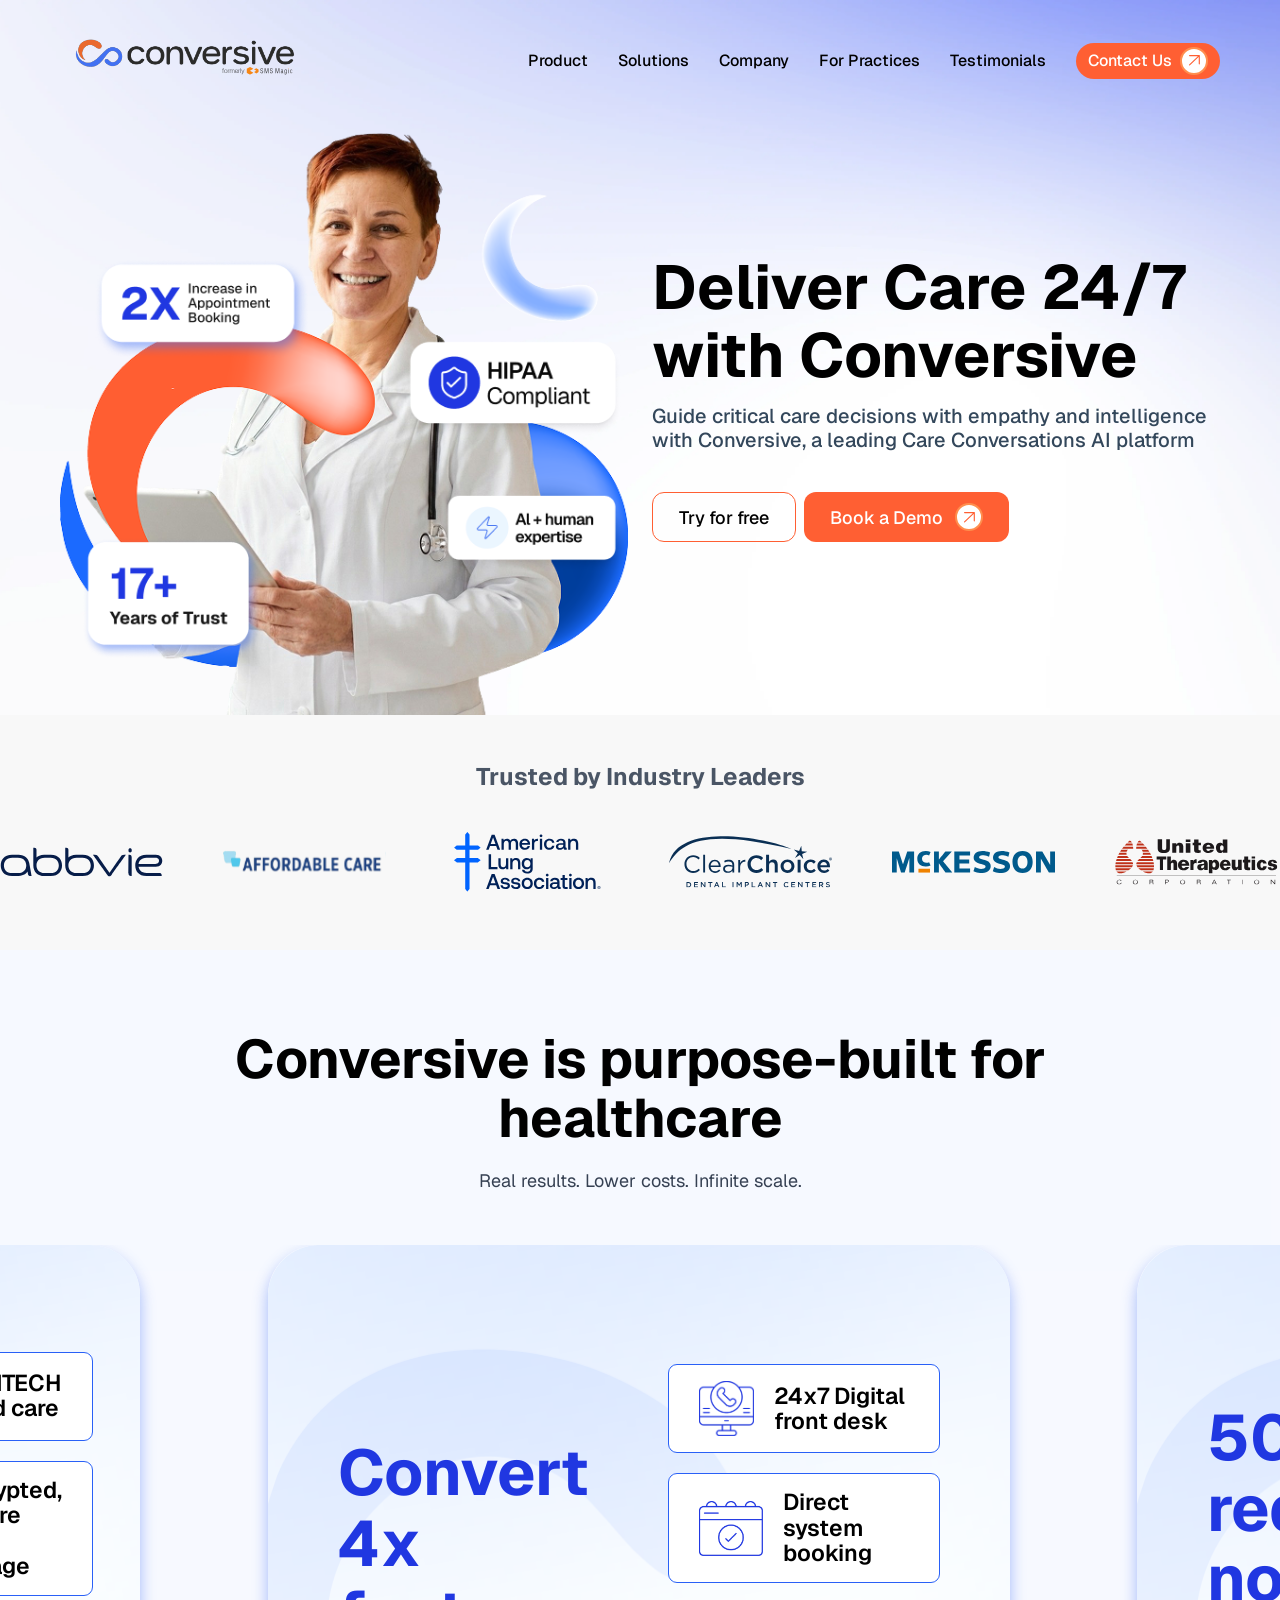
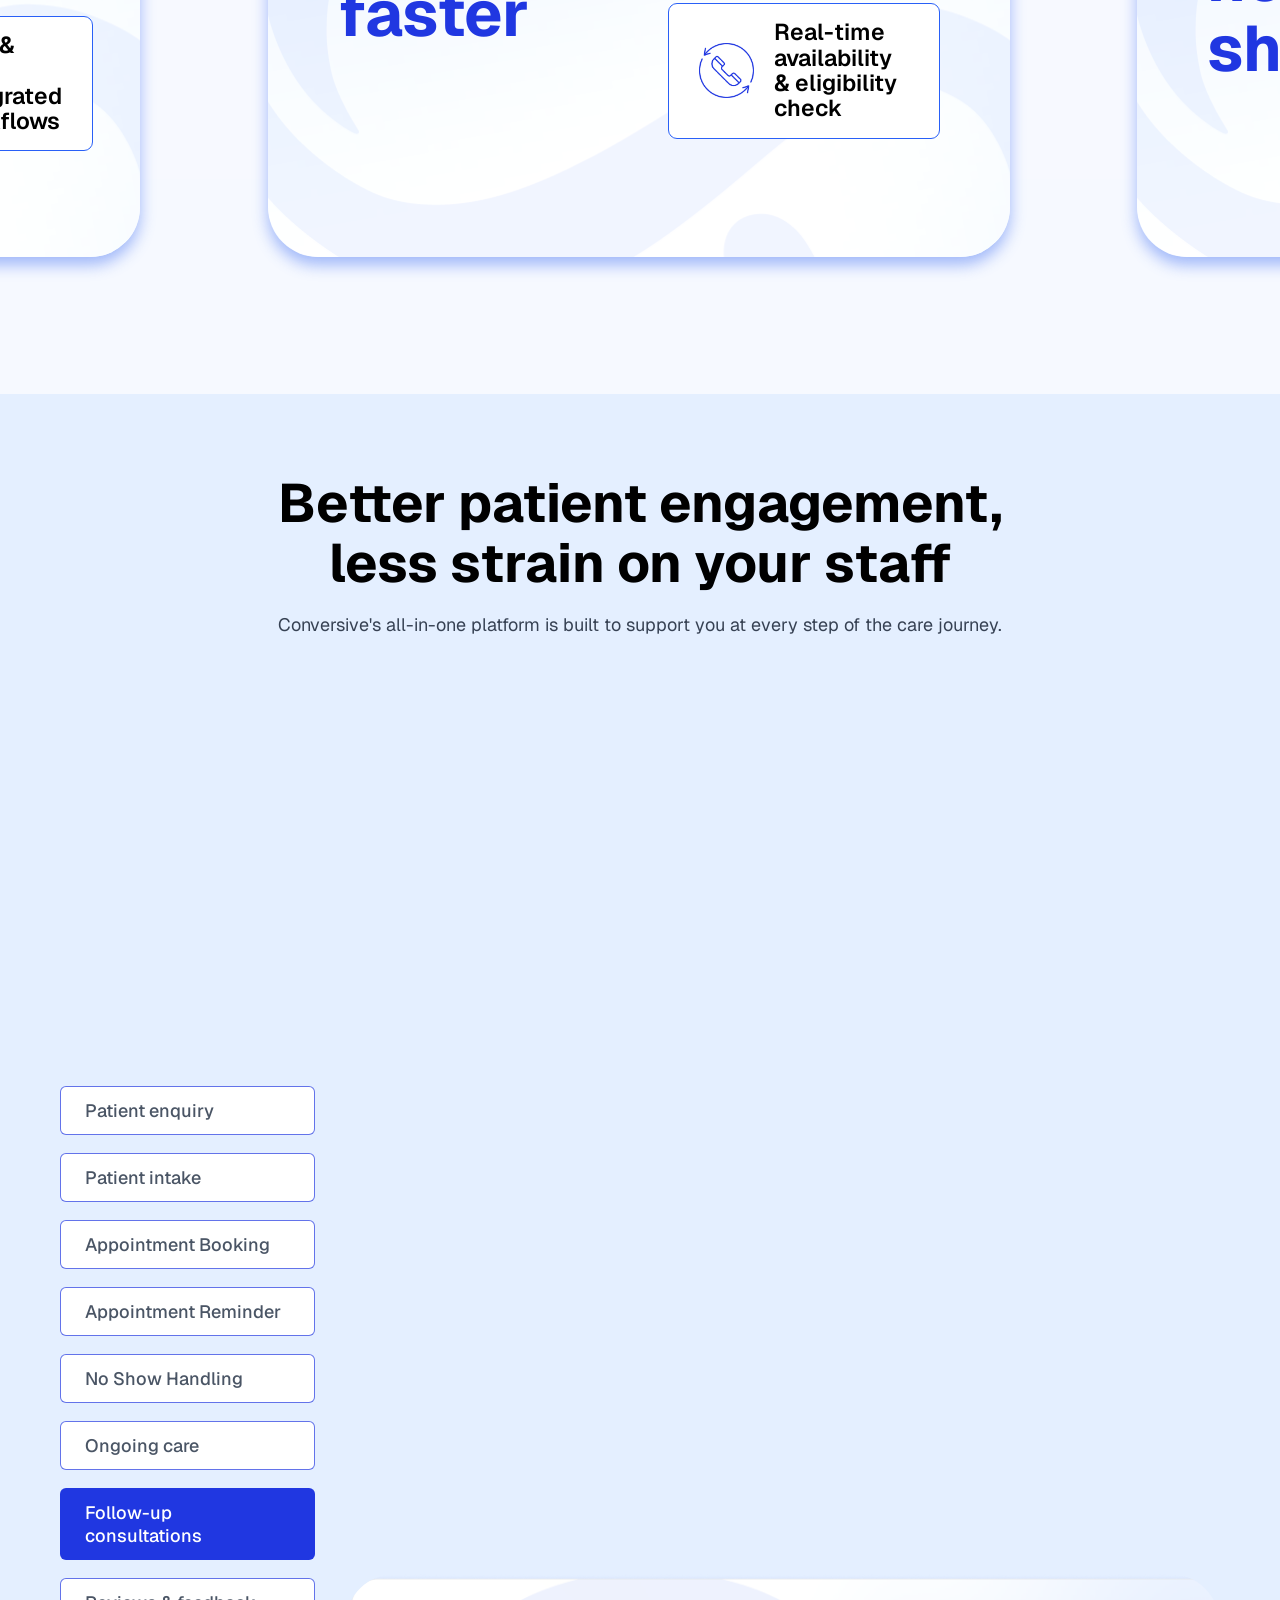
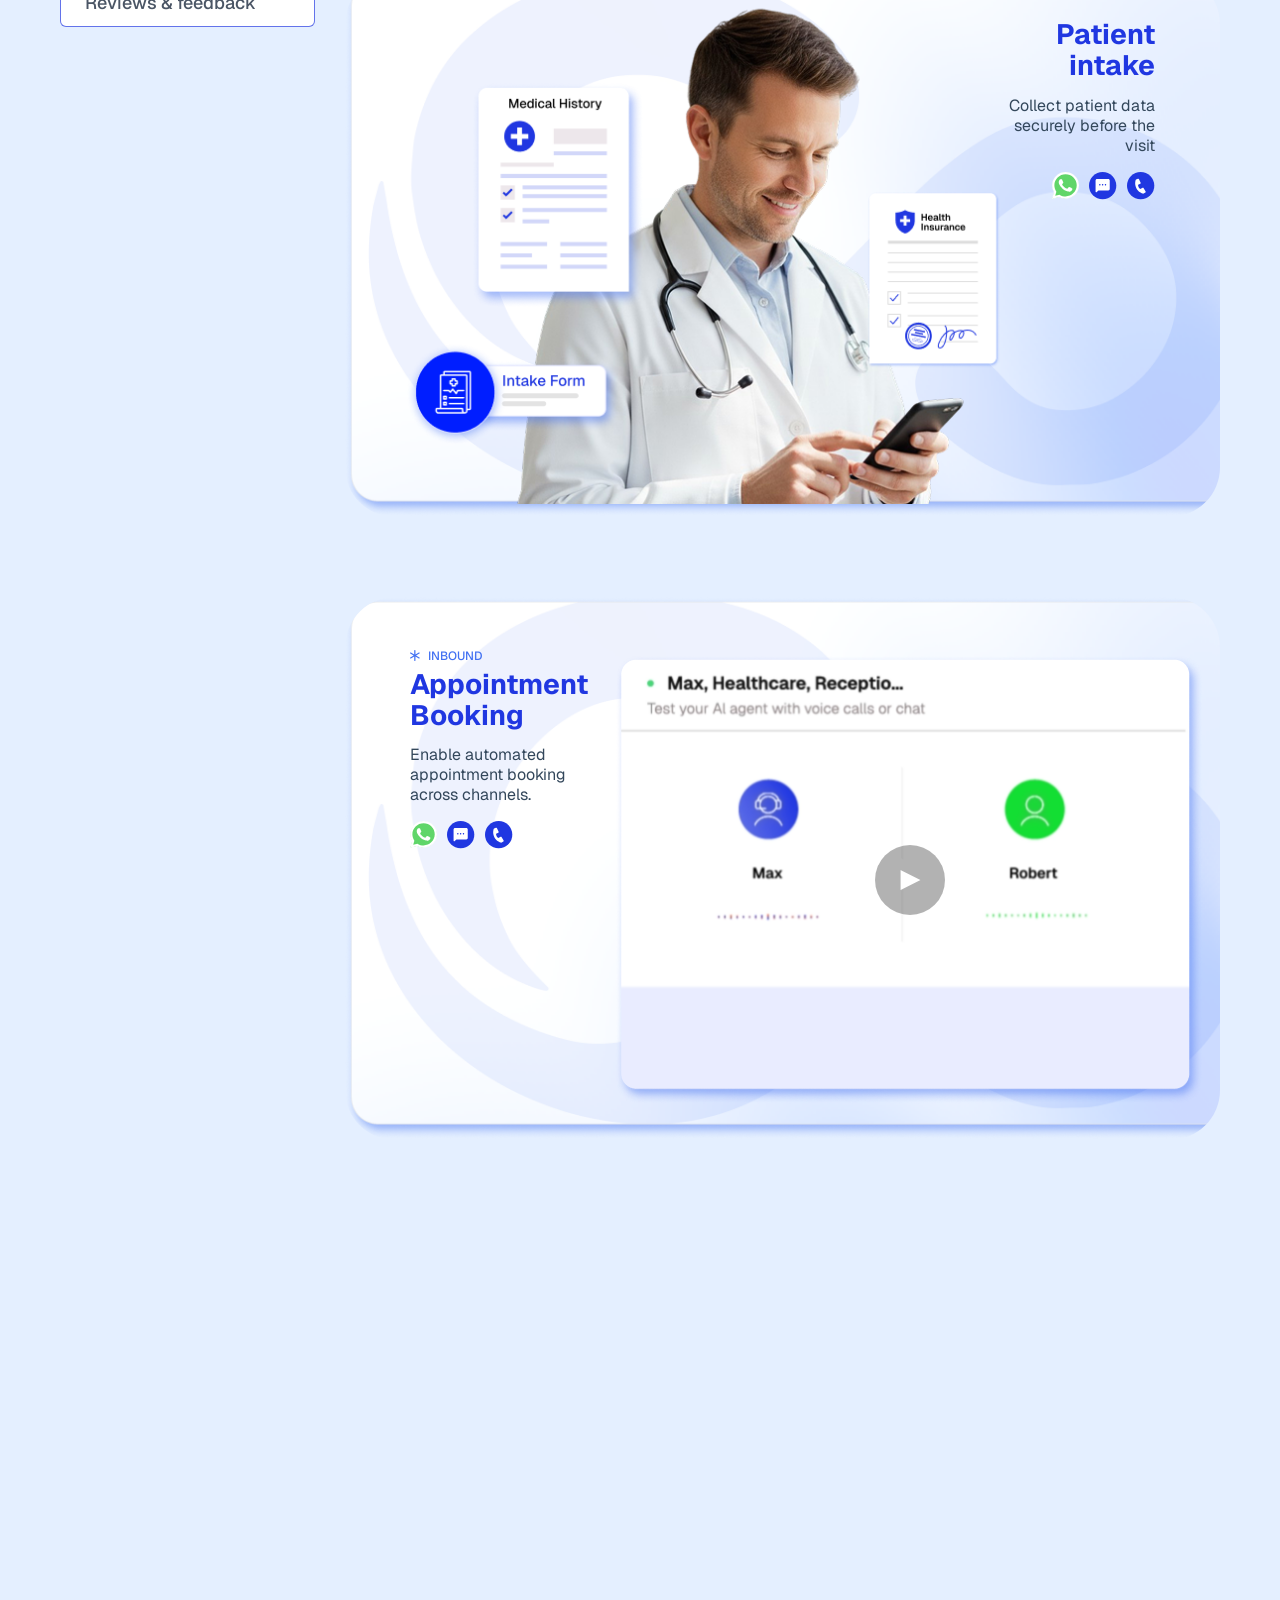
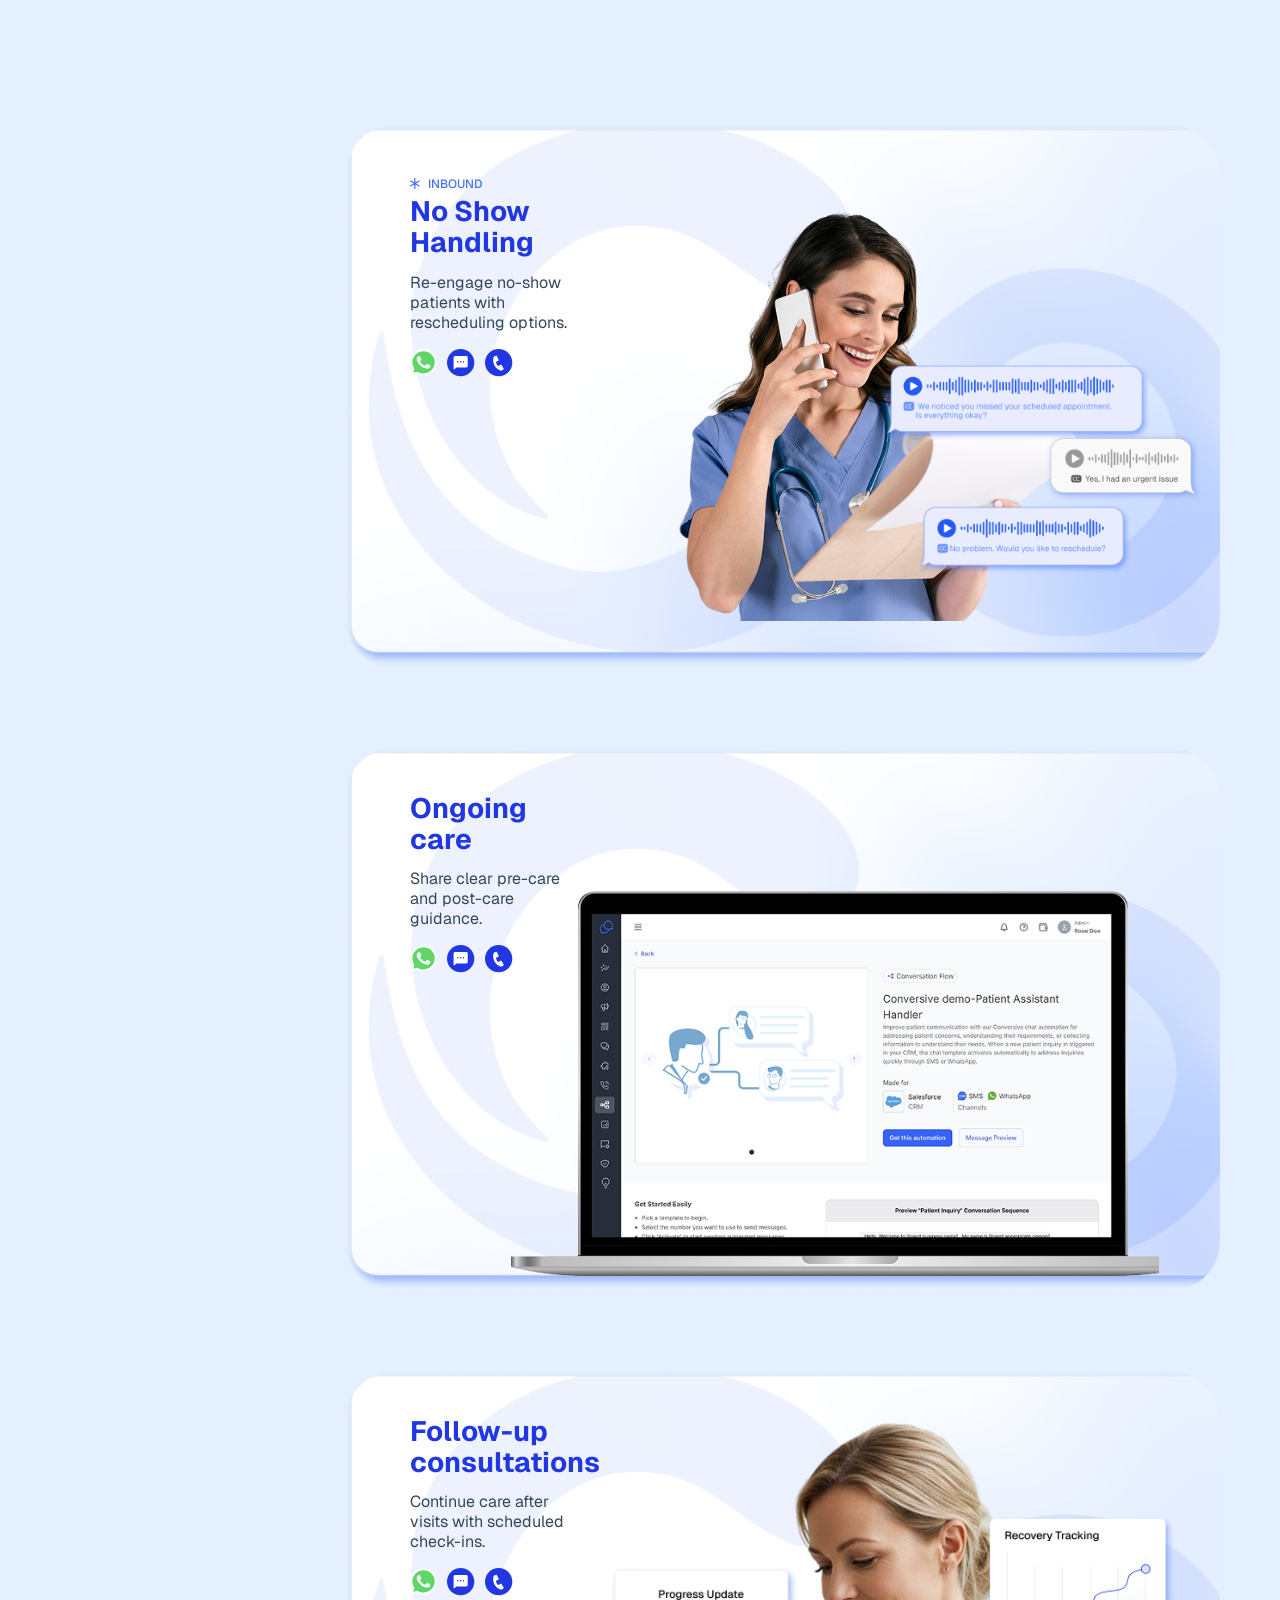
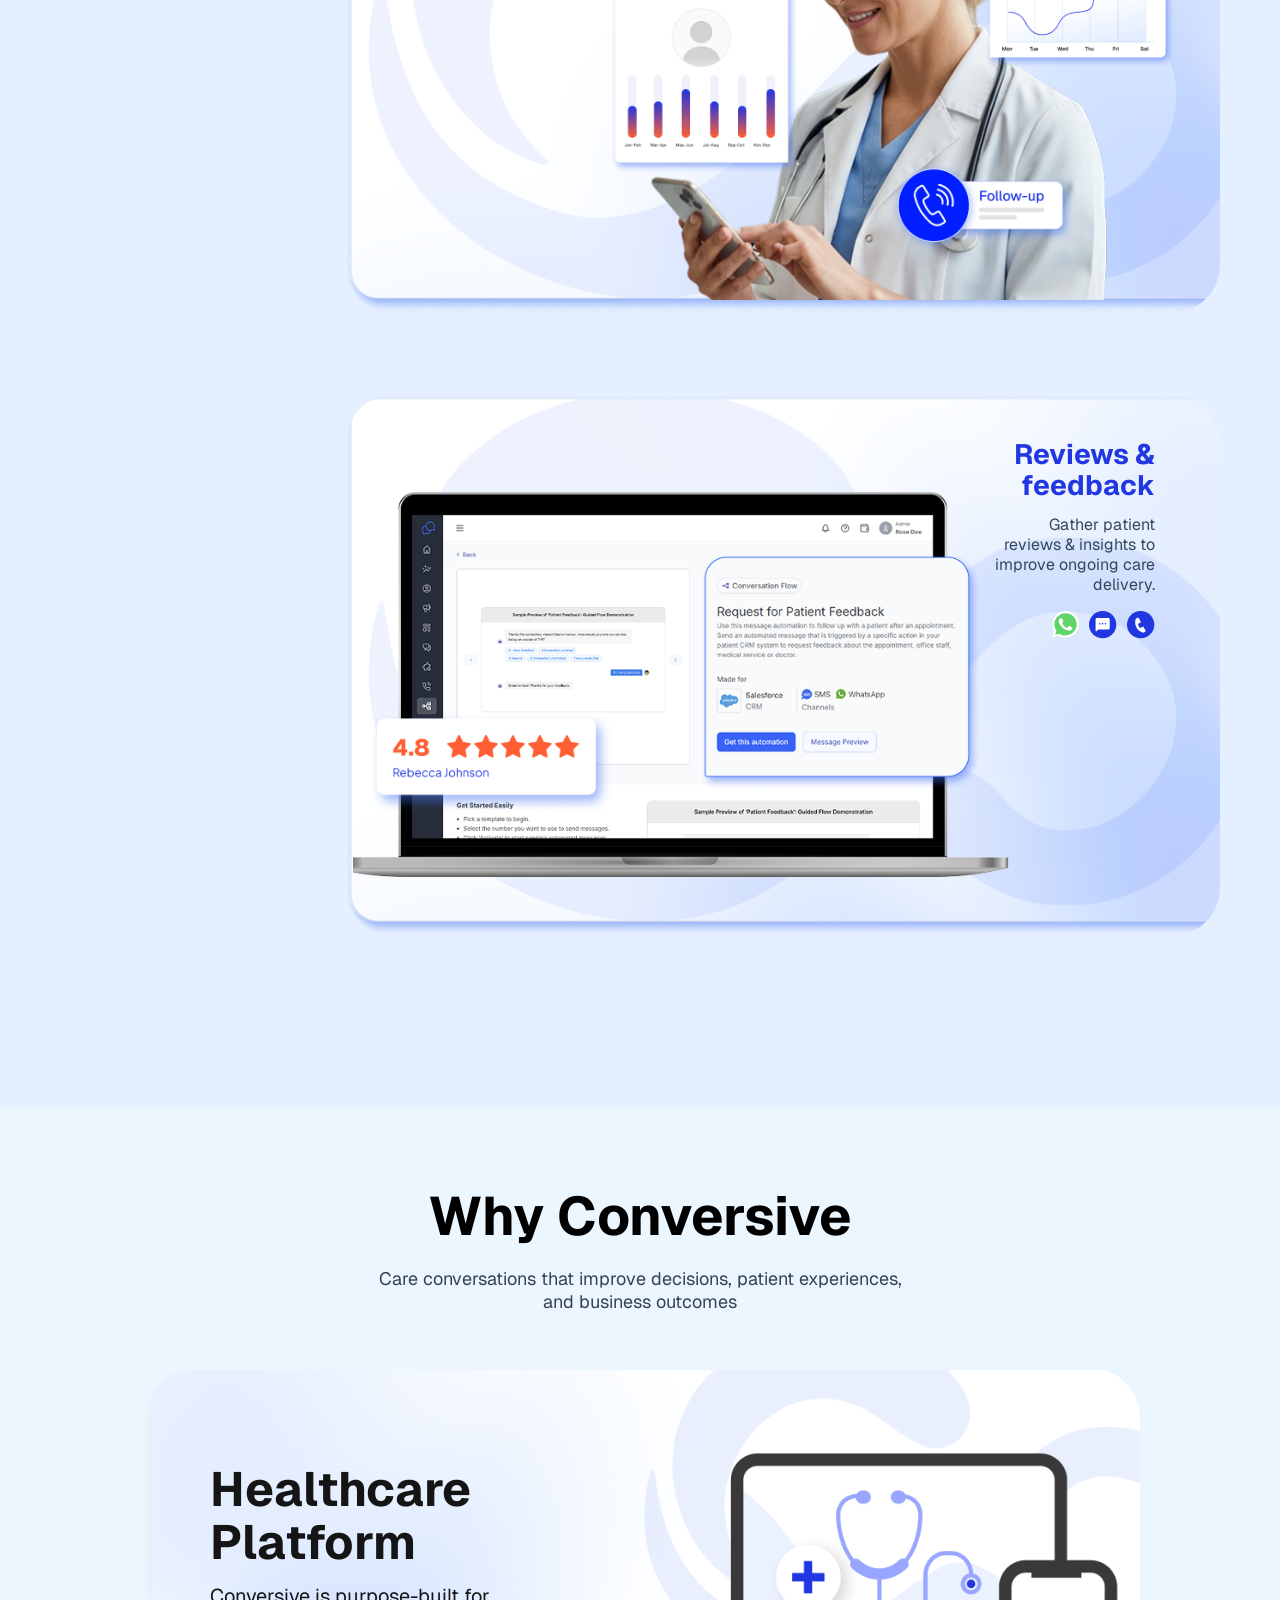
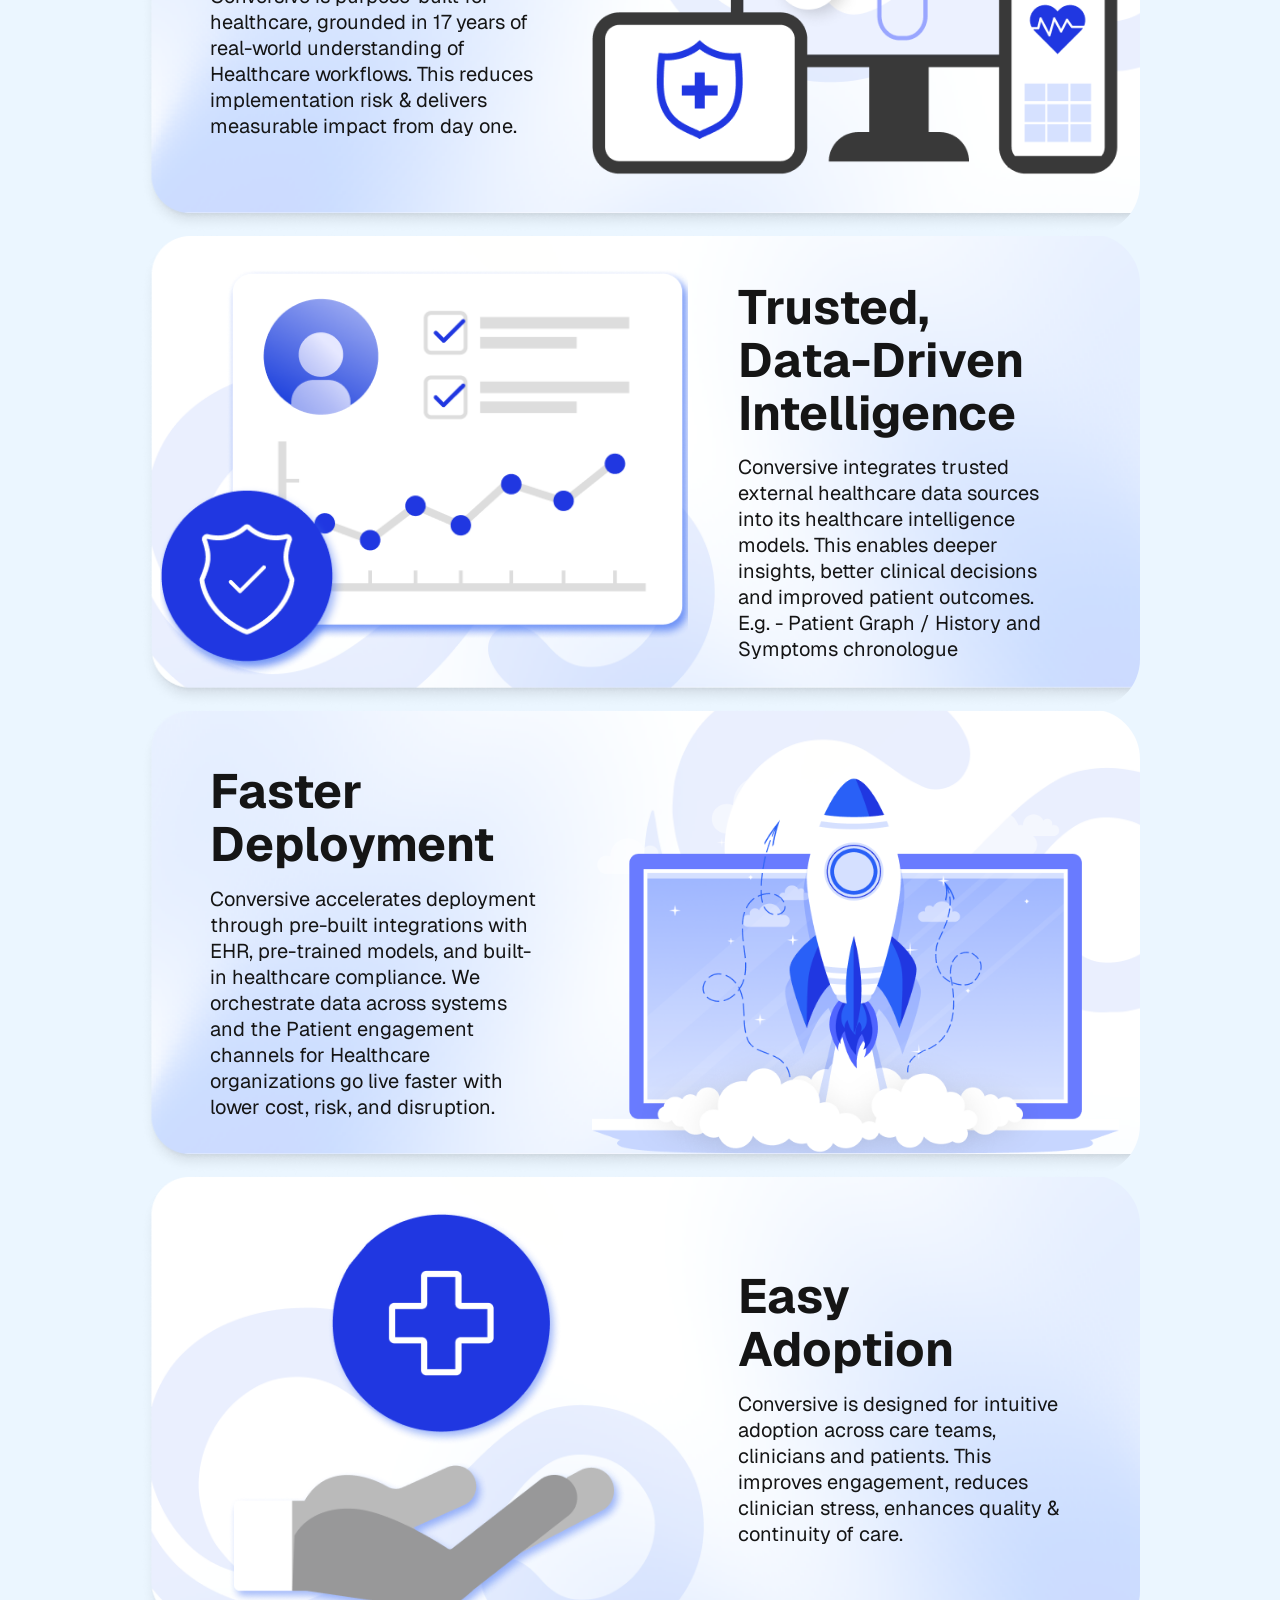
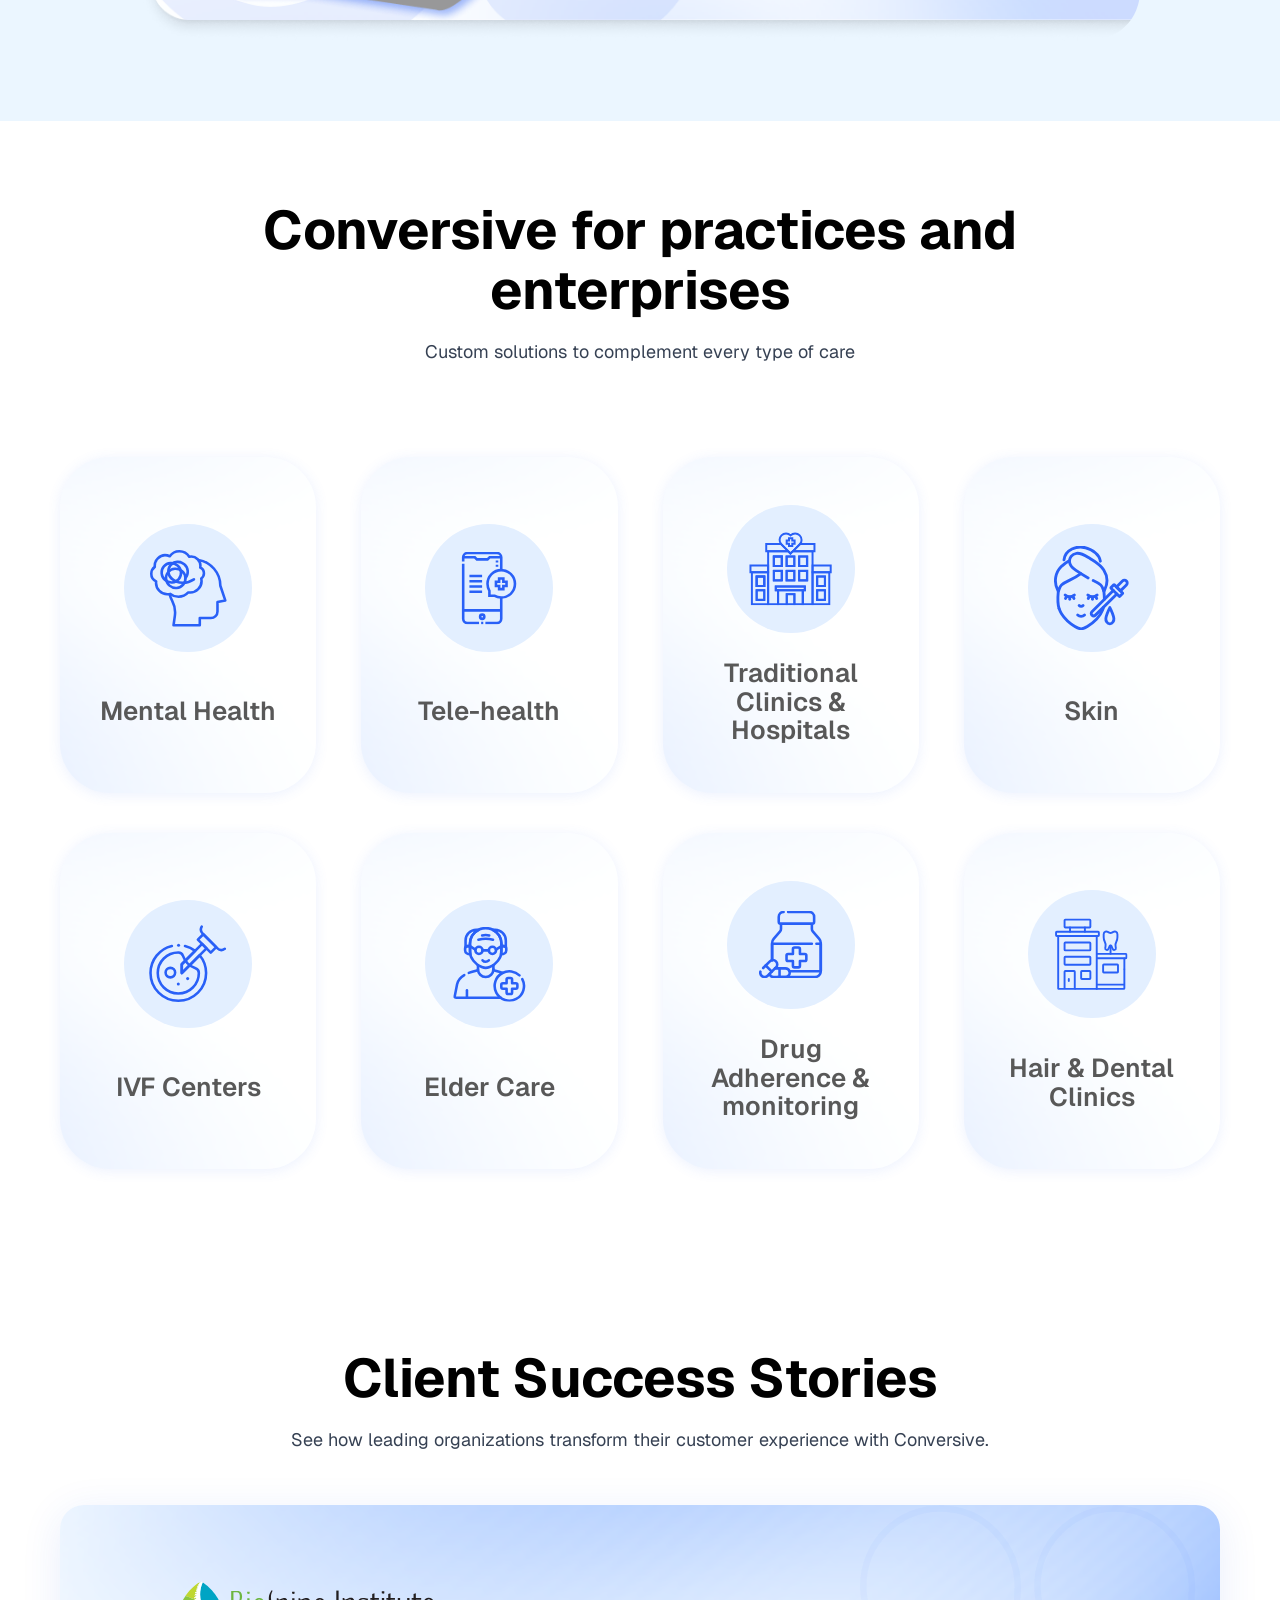
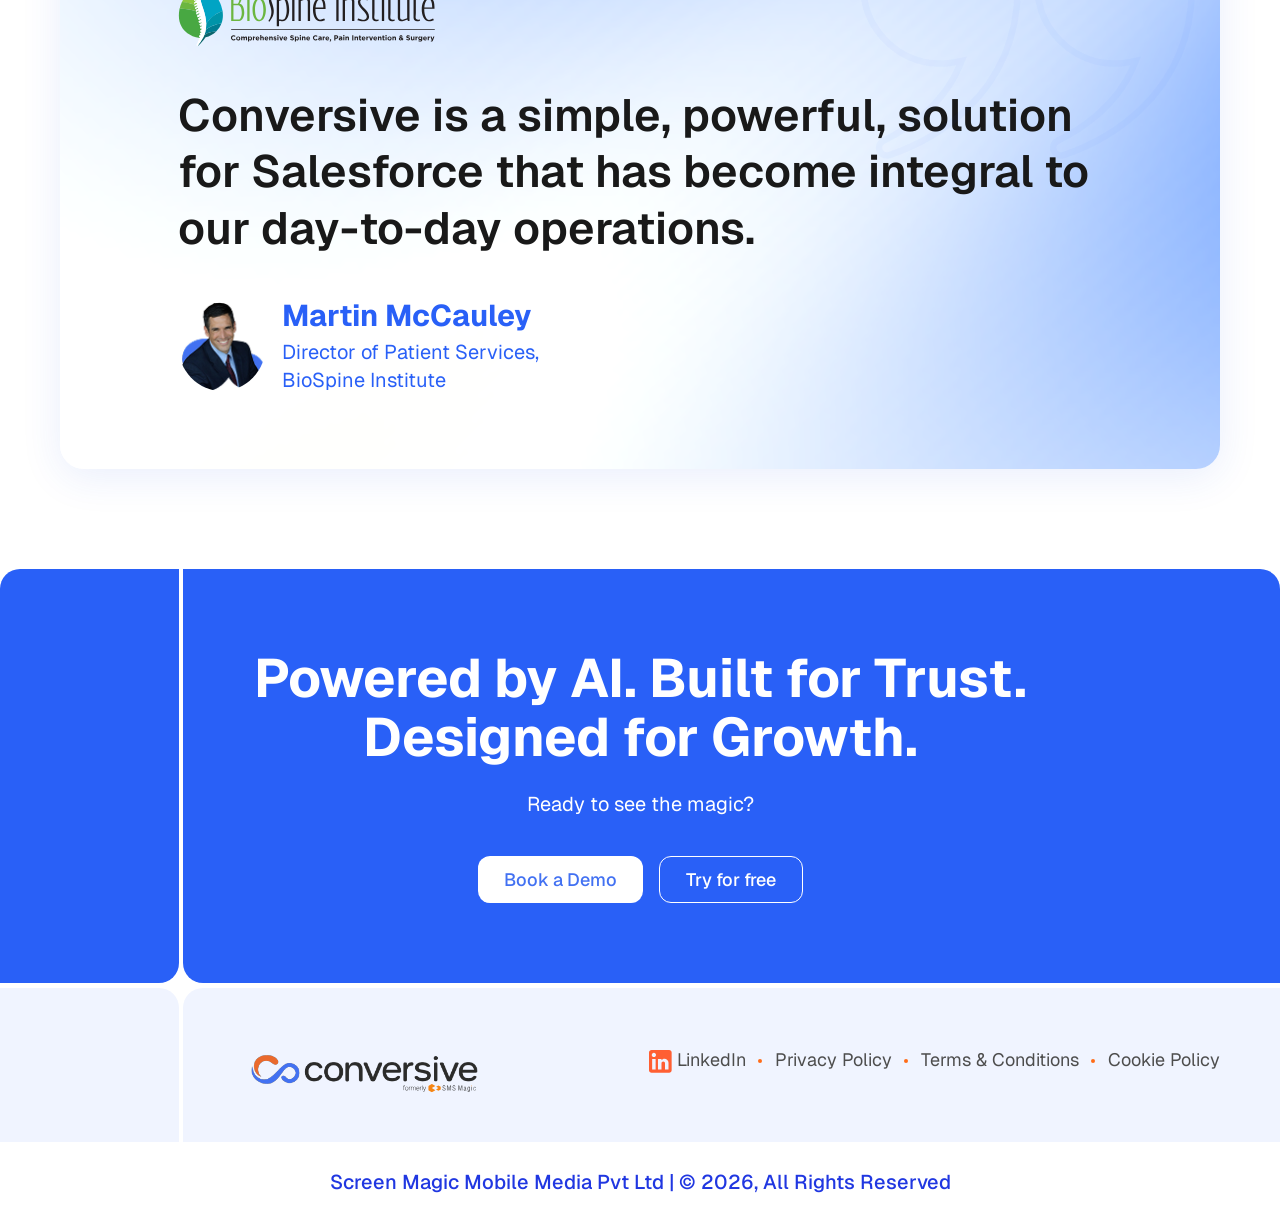
==== index.html @ 773af547 "Updated website files" ====
<!DOCTYPE html>
<html class="no-js" lang="en">


<meta http-equiv="content-type" content="text/html;charset=utf-8" />

<head>
   <!-- Meta Tags -->
   <meta charset="utf-8" />
   <meta http-equiv="x-ua-compatible" content="ie=edge" />
   <meta name="viewport" content="width=device-width, initial-scale=1" />
   <meta name="google-site-verification" content="slu8Ph2HxIn2S5bP2c09TJxh_hRqbJGFEjZdJwM_DaE" />
   <!-- Favicon -->
   <link rel="icon" type="image/png" href="assets/img/favicon/favicon-96x96.png" sizes="96x96" />
   <link rel="icon" type="image/svg+xml" href="assets/img/favicon/favicon.svg" />
   <link rel="shortcut icon" href="assets/img/favicon/favicon.ico" />
   <link rel="apple-touch-icon" sizes="180x180" href="assets/img/favicon/apple-touch-icon.png" />
   <meta name="apple-mobile-web-app-title" content="Conversive" />
   <link rel="manifest" href="assets/img/favicon/site.webmanifest" />
   <!-- Site Title -->
   <title>Conversive</title>

   <link rel="preconnect" href="https://fonts.googleapis.com">
   <link rel="preconnect" href="https://fonts.gstatic.com" crossorigin>
   <link href="https://fonts.googleapis.com/css2?family=Geist:wght@100..900&display=swap" rel="stylesheet">

   <link rel="stylesheet" href="assets/css/animate.min.css" />
   <link rel="stylesheet" href="assets/css/style.css" />
   <link rel="stylesheet" href="assets/css/meanmenu.css" />

   <!-- Owl Carousel CSS -->
   <link rel="stylesheet"
      href="https://cdnjs.cloudflare.com/ajax/libs/OwlCarousel2/2.3.4/assets/owl.carousel.min.css" />
   <link rel="stylesheet"
      href="https://cdnjs.cloudflare.com/ajax/libs/OwlCarousel2/2.3.4/assets/owl.theme.default.min.css" />

</head>

<body>

   <!-- HEADER START -->
   <header class="aw-header-area header-absolute">
      <div class="container">
         <div class="col-12 d-flex flex-wrap align-items-center justify-content">
            <div class="logo-box">
               <a href="https://www.conversive.ai">
                  <img src="assets/img/conversive-formerly-logo.svg" alt="conversive" />
               </a>
            </div>

            <div class="header-menu" id="headerMenu">
               <nav>
                  <ul>
                     <!-- <li class="current-menu-ancestor">
                         <a class="current-menu-item" href="#product">Product</a>
                      </li> -->
                     <li><a href="#product">Product</a></li>
                     <li><a href="#solutions">Solutions</a></li>
                     <li><a href="#company">Company</a></li>
                     <li><a href="#practices">For Practices</a></li>
                     <li><a href="#testimonials">Testimonials</a></li>
                     <!-- <li><a href="#resources">Resources</a></li> -->
                     <li class="contact-menu">
                        <!-- <a class="btn aw-btn-primary" href="contact.html">Contact Us</a> -->
                        <a href="#" class="btn-demo">
                           <span class="btn-text">Contact Us</span>
                           <span class="btn-icon">
                              <img class="" data-wow-delay=".4s" src="assets/img/btn-arrow.svg" alt="" />
                           </span>
                        </a>

                        <ul class="sub-menu">
                           <li class="has-dropdown current-menu-ancestor">
                              <a href="tel:18885681315">US: <strong> 1-888-568-1315 </strong></a>
                           </li>
                           <li class="has-dropdown current-menu-ancestor">
                              <a href="tel:08081891305">UK:  <strong>0-808-189-1305 </strong></a>
                           </li>
                           <li class="has-dropdown current-menu-ancestor">
                              <a href="tel:1800823175">AUS: <strong>1-800-823-175 </strong></a>  
                           </li>
                           <li class="has-dropdown current-menu-ancestor">
                              <a href="tel:8956778475">IND: <strong> 8956778475 </strong></a>
                           </li>
                        </ul>
                     </li>

                  </ul>
               </nav>
            </div>
            <div class="mobile-menu d-lg-none"></div>

            <div class="menu-bar d-lg-none">
               <button>
                  <span></span>
                  <span></span>
                  <span></span>
                  <span></span>
               </button>
            </div>
         </div>
      </div>
   </header>


   <main class="site-content" id="content">

      <section class="hero-pad bubble-circle home-hero-section" style="background-image:url(assets/img/banner-bg.webp)">


         <div class="container">
            <div class="banner-wrapper">
               <!-- <div class="mousemove-img banner_img">
            <img class="wow fadeInLeft" data-wow-delay=".4s" src="assets/img/site-banner.webp" alt=""/>
         </div> -->

               <div class="banner_img">
                  <img class="wow fadeInLeft" data-wow-delay=".4s" src="assets/img/conversive-hero.png" alt="" />
               </div>

               <div class="wow fadeInRight" data-wow-delay=".8s">
                  <div class="banner_content">
                     <h1>Deliver Care 24/7 with Conversive</h1>
                     <p>Guide critical care decisions with empathy and intelligence with Conversive, a leading Care Conversations AI platform</p>
                     <div class="d-flex banner-btn-wrap">
                        <a href="https://app.beconversive.com/app/#/sign-up" target="_blank"
                           class="btn-demo transparent-bg">
                           <span class="btn-text">Try for free</span>

                        </a>
                        <a href="javascript:void(0);" class="btn-demo open-meeting">
                           <span class="btn-text">Book a Demo</span>
                           <span class="btn-icon">
                              <img class="" data-wow-delay=".4s" src="assets/img/btn-arrow.svg" alt="" />
                           </span>
                        </a>
                     </div>
                  </div>
               </div>
            </div>
         </div>

      </section>
      <!-- banner end -->


      <!--trusted-->

      <section class="trusted-section">
         <div class="container">
            <h3 class="trusted-title">Trusted by Industry Leaders</h3>
         </div>

         <div class="owl-carousel trusted-carousel">
            <div class="logo-item">
               <img src="assets/img/AbbVie-1.svg" alt="logo">
            </div>

            <div class="logo-item">
               <img src="assets/img/Affordable-2.svg" alt="logo">
            </div>

            <div class="logo-item">
               <img src="assets/img/American-3.svg" alt="logo">
            </div>

            <div class="logo-item">
               <img src="assets/img/Color-4.svg" alt="logo">
            </div>

            <div class="logo-item">
               <img src="assets/img/mck-5.svg" alt="logo">
            </div>

            <div class="logo-item">
               <img src="assets/img/United-6.svg" alt="logo">
            </div>
         </div>
      </section>

      <!-- healthcare-->

      <section class="healthcare-section" id="product">
         <div class="container">
            <h2 class="section-title healthcare-title wow fadeInUp" data-wow-delay=".4s">Conversive is purpose-built for healthcare</h2>
            <p class="section-sub-heading">Real results. Lower costs. Infinite scale.</p>
         </div>

         <div class="convert-section">

            <div class="convert-carousel owl-carousel">

               <!-- Slide 1 -->
               <div class="convert-slide">
                  <div class="healthcare-slide-inner">
                     <div class="healthcare-slide-title">
                        <h3>Convert 4x faster</h3>
                     </div>
                     <div class="healthcare-slide-features">
                        <div class="feature-box">
                           <div class="feature-icon">
                              <img src="assets/img/24x7-desk.png" alt="24/7 digital front desk">
                           </div>
                           <div class="feature-cont">
                              <p>24x7 Digital front desk</p>
                           </div>
                        </div>
                        <div class="feature-box">
                           <div class="feature-icon">
                              <img src="assets/img/bookings.png" alt="direct system booking">
                           </div>
                           <div class="feature-cont">
                              <p>Direct system booking</p>
                           </div>
                        </div>
                        <div class="feature-box">
                           <div class="feature-icon">
                              <img src="assets/img/automated-followups.png" alt="Real-time availability & eligibility check">
                           </div>
                           <div class="feature-cont">
                              <p>Real-time availability & eligibility check</p>
                           </div>
                        </div>
                     </div>
                  </div>
               </div>

               <!-- Slide 2 -->
               <!-- <div class="convert-slide">
                  <div class="healthcare-slide-inner">
                     <div class="healthcare-slide-title">
                        <h3>2X faster patient intake</h3>
                     </div>
                     <div class="healthcare-slide-features">
                        <div class="feature-box">
                           <div class="feature-icon">
                              <img src="assets/img/24x7-desk.png" alt="24/7 digital front desk">
                           </div>
                           <div class="feature-cont">
                              <p>24/7 Digital front desk</p>
                           </div>
                        </div>
                        <div class="feature-box">
                           <div class="feature-icon">
                              <img src="assets/img/bookings.png" alt="direct system booking">
                           </div>
                           <div class="feature-cont">
                              <p>Direct system booking</p>
                           </div>
                        </div>
                        <div class="feature-box">
                           <div class="feature-icon">
                              <img src="assets/img/automated-followups.png" alt="automated follow-ups">
                           </div>
                           <div class="feature-cont">
                              <p>Automated follow-ups</p>
                           </div>
                        </div>
                     </div>
                  </div>
               </div> -->

               <!-- Slide 3 -->
               <div class="convert-slide">
                  <div class="healthcare-slide-inner">
                     <div class="healthcare-slide-title">
                        <h3>50% reduced no-shows</h3>
                     </div>
                     <div class="healthcare-slide-features">
                        <div class="feature-box">
                           <div class="feature-icon">
                              <img src="assets/img/ai-7.svg" alt="one-click rescheduling">
                           </div>
                           <div class="feature-cont">
                              <p>One-click rescheduling</p>
                           </div>
                        </div>
                        <div class="feature-box">
                           <div class="feature-icon">
                              <img src="assets/img/ai-8.svg" alt="critical case prioritization">
                           </div>
                           <div class="feature-cont">
                              <p>Critical case prioritization</p>
                           </div>
                        </div>
                        <div class="feature-box">
                           <div class="feature-icon">
                              <img src="assets/img/ai-9.svg" alt="re-engagement triggers for missed appointments">
                           </div>
                           <div class="feature-cont">
                              <p>Re-engagement triggers for missed appointments</p>
                           </div>
                        </div>
                     </div>
                  </div>
               </div>


               <!-- Slide 3 -->
               <div class="convert-slide">
                  <div class="healthcare-slide-inner">
                     <div class="healthcare-slide-title">
                        <h3>Enforce 100% compliance</h3>
                     </div>
                     <div class="healthcare-slide-features">
                        <div class="feature-box">
                           <div class="feature-icon">
                              <img src="assets/img/ai-10.svg" alt="HIPAA/HITECH regulated care">
                           </div>
                           <div class="feature-cont">
                              <p>HIPAA/HITECH regulated care</p>
                           </div>
                        </div>
                        <div class="feature-box">
                           <div class="feature-icon">
                              <img src="assets/img/ai-11.svg" alt="encrypted, secure PHI storage">
                           </div>
                           <div class="feature-cont">
                              <p>Encrypted, secure PHI storage</p>
                           </div>
                        </div>
                        <div class="feature-box">
                           <div class="feature-icon">
                              <img src="assets/img/ai-12.svg" alt="EHR & CRM integrated workflows">
                           </div>
                           <div class="feature-cont">
                              <p>EHR & CRM integrated workflows</p>
                           </div>
                        </div>
                     </div>
                  </div>
               </div>



            </div>

         </div>

      </section>



      <!-- healthcare-->

      <section class="healthcare-section patient-sec" id="solutions">
         <div class="container">
            <h2 class="section-title healthcare-title wow fadeInUp" data-wow-delay=".4s">Better patient engagement, less
               strain on your staff</h2>
            <p class="section-sub-heading">Conversive's all-in-one platform is built to support you at every step of the
               care journey.</p>

            <div class="patient-video">
               <video autoplay muted loop playsinline>
                  <source src="assets/img/patient.mp4" type="video/mp4">
               </video>
            </div>
         </div>

         <div class="vertical-tabs-section" id="tabs-wrapper-vertical">

            <div class="container">
               <div class="tabs-wrapper">

                  <!-- LEFT NAV -->
                  <div class="tabs-nav-outer">
                     <div class="tabs-nav">
                        <button class="tab-btn active" data-target="tab1">Patient enquiry</button>
                        <button class="tab-btn" data-target="tab2">Patient intake</button>
                        <button class="tab-btn" data-target="tab3">Appointment Booking</button>
                        <button class="tab-btn" data-target="tab4">Appointment Reminder</button>
                        <button class="tab-btn" data-target="tab5">No Show Handling</button>
                        <button class="tab-btn" data-target="tab6">Ongoing care</button>
                        <button class="tab-btn" data-target="tab7">Follow-up consultations</button>
                        <button class="tab-btn" data-target="tab8">Reviews & feedback</button>
                     </div>
                  </div>

                  <!-- RIGHT CONTENT -->
                  <div class="tabs-content">

                     <div id="tab1" class="patient-tabcontent">
                        <!-- <div class="patient-tabcont-inner">
                 <div class="patient-tab-details">
                           <div class="pat-cat"><img src="assets/img/star.svg" alt=""><h5>Inbound</h5> </div>
                           <h3>Patient enquiry</h3>
                           <p>Answer patient queries instantly, capture leads & route them to the care team.</p>
                              <div class="patient-social">
                                 <ul>
                                    <li><a href="#"><img src="assets/img/whatsapp.svg" alt=""></a></li>
                                    <li><a href="#"><img src="assets/img/message.svg" alt=""></a></li>
                                    <li><a href="#"><img src="assets/img/phone.svg" alt=""></a></li>
                                 </ul>
                              </div>
                 </div>
                 <div class="patient-tab-img">
                     <img src="assets/img/Property1.png" alt="">
                 </div>

                  
             </div> -->

                        <div class="patient-video patient-enquary">
                           <video autoplay muted loop playsinline>
                              <source src="assets/img/msg-popup-1.mp4" type="video/mp4">
                           </video>
                        </div>
                     </div>



                     <div id="tab2" class="patient-tabcontent">
                        <div class="patient-tabcont-inner">
                           <div class="patient-tab-details">
                              <!-- <div class="pat-cat"><img src="assets/img/star.svg" alt=""><h5>Inbound</h5> </div> -->
                              <h3>Patient <br>intake</h3>
                              <p>Collect patient data <br>securely before the visit</p>
                              <div class="patient-social">
                                 <ul>
                                    <li><a href="#"><img src="assets/img/whatsapp.svg" alt=""></a></li>
                                    <li><a href="#"><img src="assets/img/message.svg" alt=""></a></li>
                                    <li><a href="#"><img src="assets/img/phone.svg" alt=""></a></li>
                                 </ul>
                              </div>
                           </div>
                           <div class="patient-tab-img">
                              <img src="assets/img/Pateint-intake.png" alt="">
                           </div>
                        </div>
                     </div>


                     <div id="tab3" class="patient-tabcontent">
                        <div class="patient-tabcont-inner">
                           <div class="patient-tab-details">
                              <div class="pat-cat"><img src="assets/img/star.svg" alt="">
                                 <h5>Inbound</h5>
                              </div>
                              <h3>Appointment Booking</h3>
                              <p>Enable automated appointment booking across channels.</p>
                              <div class="patient-social">
                                 <ul>
                                    <li><a href="#"><img src="assets/img/whatsapp.svg" alt=""></a></li>
                                    <li><a href="#"><img src="assets/img/message.svg" alt=""></a></li>
                                    <li><a href="#"><img src="assets/img/phone.svg" alt=""></a></li>
                                 </ul>
                              </div>
                           </div>
                           <div class="patient-tab-img">
                              <!-- <img src="assets/img/audio.png" alt=""> -->
                              <div class="patient-video">
                                 <!-- <video loop playsinline>
                           <source src="assets/img/appointment-Final.mp4" type="video/mp4">
                        </video> -->

                                 <!-- <div class="video-box">
                                 <video id="demoVideo" poster="assets/img/audio.png">
                                    <source src="assets/img/appointment-Final.mp4" type="video/mp4">
                                 </video>

                                 <div class="play-btn" id="playBtn">▶</div>
                              </div> -->


                                 <div class="video-box">

                                    <video id="demoVideo" poster="assets/img/audio.png" playsinline>
                                       <source src="assets/img/appointment-Final.mp4" type="video/mp4">
                                    </video>

                                    <div class="video-btn" id="videoBtn">▶</div>

                                 </div>
                              </div>
                           </div>
                        </div>
                     </div>



                     <div id="tab4" class="patient-tabcontent">
                        <!-- <div class="patient-tabcont-inner">
                 <div class="patient-tab-details">
                           <div class="pat-cat"><img src="assets/img/star.svg" alt=""><h5>outbound</h5> </div>
                           <h3>Appointment Reminder</h3>
                           <p>Reduce no-shows with timely, automated reminders.</p>
                              <div class="patient-social">
                                 <ul>
                                    <li><a href="#"><img src="assets/img/whatsapp.svg" alt=""></a></li>
                                    <li><a href="#"><img src="assets/img/message.svg" alt=""></a></li>
                                    <li><a href="#"><img src="assets/img/phone.svg" alt=""></a></li>
                                 </ul>
                              </div>
                 </div>
                 <div class="patient-tab-img">
                    <img src="assets/img/Property4.png" alt="">
                 </div>
             </div> -->

                        <div class="patient-video patient-enquary appoint-remin">
                           <video autoplay muted loop playsinline>
                              <source src="assets/img/msg-popup-2.mp4" type="video/mp4">
                           </video>
                        </div>

                     </div>


                     <div id="tab5" class="patient-tabcontent">
                        <div class="patient-tabcont-inner">
                           <div class="patient-tab-details">
                              <div class="pat-cat"><img src="assets/img/star.svg" alt="">
                                 <h5>Inbound</h5>
                              </div>
                              <h3>No Show <br>Handling</h3>
                              <p>Re-engage no-show patients with rescheduling options.</p>
                              <div class="patient-social">
                                 <ul>
                                    <li><a href="#"><img src="assets/img/whatsapp.svg" alt=""></a></li>
                                    <li><a href="#"><img src="assets/img/message.svg" alt=""></a></li>
                                    <li><a href="#"><img src="assets/img/phone.svg" alt=""></a></li>
                                 </ul>
                              </div>
                           </div>
                           <div class="patient-tab-img">
                              <img src="assets/img/no-show.png" alt="">
                           </div>
                        </div>
                     </div>


                     <div id="tab6" class="patient-tabcontent">
                        <div class="patient-tabcont-inner">
                           <div class="patient-tab-details">
                              <!-- <div class="pat-cat"><img src="assets/img/star.svg" alt=""><h5>Inbound</h5> </div> -->
                              <h3>Ongoing <br>care</h3>
                              <p>Share clear pre-care and post-care guidance.</p>
                              <div class="patient-social">
                                 <ul>
                                    <li><a href="#"><img src="assets/img/whatsapp.svg" alt=""></a></li>
                                    <li><a href="#"><img src="assets/img/message.svg" alt=""></a></li>
                                    <li><a href="#"><img src="assets/img/phone.svg" alt=""></a></li>
                                 </ul>
                              </div>
                           </div>
                           <div class="patient-tab-img">
                              <img src="assets/img/ongoing.png" alt="">
                           </div>
                        </div>
                     </div>


                     <div id="tab7" class="patient-tabcontent">
                        <div class="patient-tabcont-inner">
                           <div class="patient-tab-details">
                              <!-- <div class="pat-cat"><img src="assets/img/star.svg" alt=""><h5>Inbound</h5> </div> -->
                              <h3>Follow-up consultations</h3>
                              <p>Continue care after visits with scheduled check-ins.</p>
                              <div class="patient-social">
                                 <ul>
                                    <li><a href="#"><img src="assets/img/whatsapp.svg" alt=""></a></li>
                                    <li><a href="#"><img src="assets/img/message.svg" alt=""></a></li>
                                    <li><a href="#"><img src="assets/img/phone.svg" alt=""></a></li>
                                 </ul>
                              </div>
                           </div>
                           <div class="patient-tab-img">
                              <img src="assets/img/follow-up.png" alt="">
                           </div>
                        </div>
                     </div>


                     <div id="tab8" class="patient-tabcontent">
                        <div class="patient-tabcont-inner">
                           <div class="patient-tab-details">
                              <!-- <div class="pat-cat"><img src="assets/img/star.svg" alt=""><h5>Inbound</h5> </div> -->
                              <h3>Reviews & <br>feedback</h3>
                              <p>Gather patient reviews & insights to improve ongoing care delivery.</p>
                              <div class="patient-social">
                                 <ul>
                                    <li><a href="#"><img src="assets/img/whatsapp.svg" alt=""></a></li>
                                    <li><a href="#"><img src="assets/img/message.svg" alt=""></a></li>
                                    <li><a href="#"><img src="assets/img/phone.svg" alt=""></a></li>
                                 </ul>
                              </div>
                           </div>
                           <div class="patient-tab-img">
                              <img src="assets/img/pat-review.png" alt="">
                           </div>
                        </div>
                     </div>
                  </div>



               </div>
            </div>

         </div>

      </section>

      <!-- mobile tab-->
      <section class="mobile-tab">

         <div class="container">
            <div class="">

               <div class="patient-tabcontent">
                  <!-- <div class="patient-tabcont-inner">
                 <div class="patient-tab-details">
                           <div class="pat-cat"><img src="assets/img/star.svg" alt=""><h5>Inbound</h5> </div>
                           <h3>Patient enquiry</h3>
                           <p>Answer patient queries instantly, capture leads & route them to the care team.</p>
                              <div class="patient-social">
                                 <ul>
                                    <li><a href="#"><img src="assets/img/whatsapp.svg" alt=""></a></li>
                                    <li><a href="#"><img src="assets/img/message.svg" alt=""></a></li>
                                    <li><a href="#"><img src="assets/img/phone.svg" alt=""></a></li>
                                 </ul>
                              </div>
                 </div>
                 <div class="patient-tab-img">
                     <img src="assets/img/Property1.png" alt="">
                 </div>

                  
             </div> -->

                  <!-- <div class="patient-video patient-enquary">
                           <video autoplay muted loop playsinline>
                              <source src="assets/img/msg-popup-1.mp4" type="video/mp4">
                           </video>
                        </div> -->

                  <div class="tabmobile-card tabmobile-one">
                     <img src="assets/img/tab1-mobile.png" alt="">
                  </div>


               </div>



               <div class="patient-tabcontent">

                  <div class="tabmobile-card">
                     <img src="assets/img/patient-mob.png" alt="">
                  </div>

                  <!-- <div class="patient-tabcont-inner">
                     <div class="patient-tab-details">
                        <div class="patient-content-area">
                           <h3>Patient <br>intake</h3>
                           <p>Collect patient data <br>securely before the visit</p>
                        </div>
                        <div class="patient-social">
                           <ul>
                              <li><a href="#"><img src="assets/img/whatsapp.svg" alt=""></a></li>
                              <li><a href="#"><img src="assets/img/message.svg" alt=""></a></li>
                              <li><a href="#"><img src="assets/img/phone.svg" alt=""></a></li>
                           </ul>
                        </div>
                     </div>
                     <div class="patient-tab-img">
                        <img src="assets/img/Pateint-intake.png" alt="">
                     </div>
                  </div> -->

               </div>


             <div class="patient-tabcontent">
                        <div class="patient-tabcont-inner">
                           <div class="patient-tab-details">
                              <div class="patient-content-area">
                              <div class="pat-cat"><img src="assets/img/star.svg" alt="">
                                 <h5>Inbound</h5>
                              </div>
                              <h3>Appointment Booking</h3>
                              <p>Enable automated appointment booking across channels.</p>
                              </div>

                              <div class="patient-social">
                                 <ul>
                                    <li><a href="#"><img src="assets/img/whatsapp.svg" alt=""></a></li>
                                    <li><a href="#"><img src="assets/img/message.svg" alt=""></a></li>
                                    <li><a href="#"><img src="assets/img/phone.svg" alt=""></a></li>
                                 </ul>
                              </div>
                           </div>
                           <div class="patient-tab-img">
                              <!-- <img src="assets/img/audio.png" alt=""> -->
                              <div class="patient-video">
                                 <!-- <video loop playsinline>
                           <source src="assets/img/appointment-Final.mp4" type="video/mp4">
                        </video> -->

                                 <!-- <div class="video-box">
                                 <video id="demoVideo" poster="assets/img/audio.png">
                                    <source src="assets/img/appointment-Final.mp4" type="video/mp4">
                                 </video>

                                 <div class="play-btn" id="playBtn">▶</div>
                              </div> -->


                                 <div class="video-box">

                                    <video id="demoVideomob" poster="assets/img/audio.png" playsinline>
                                       <source src="assets/img/appointment-Final.mp4" type="video/mp4">
                                    </video>

                                    <div class="video-btn" id="videoBtnmov">▶</div>

                                 </div>
                              </div>
                           </div>
                        </div>
                     </div>



              



               <div class="patient-tabcontent">
                  <!-- <div class="patient-tabcont-inner">
                 <div class="patient-tab-details">
                           <div class="pat-cat"><img src="assets/img/star.svg" alt=""><h5>outbound</h5> </div>
                           <h3>Appointment Reminder</h3>
                           <p>Reduce no-shows with timely, automated reminders.</p>
                              <div class="patient-social">
                                 <ul>
                                    <li><a href="#"><img src="assets/img/whatsapp.svg" alt=""></a></li>
                                    <li><a href="#"><img src="assets/img/message.svg" alt=""></a></li>
                                    <li><a href="#"><img src="assets/img/phone.svg" alt=""></a></li>
                                 </ul>
                              </div>
                 </div>
                 <div class="patient-tab-img">
                    <img src="assets/img/Property4.png" alt="">
                 </div>
             </div> -->

                  <!-- <div class="patient-video patient-enquary appoint-remin">
                           <video autoplay muted loop playsinline>
                              <source src="assets/img/msg-popup-2.mp4" type="video/mp4">
                           </video>
                        </div> -->

                  <div class="tabmobile-card">
                     <img src="assets/img/tab4-mobile.png" alt="">
                  </div>

               </div>


               <div class="patient-tabcontent">

                  <!-- <div class="patient-tabcont-inner">
                           <div class="patient-tab-details">
                              <div class="patient-content-area">
                                 <h3>Ongoing <br>care</h3>
                                 <p>Share clear pre-care and post-care guidance.</p>
                              </div>
                              <div class="patient-social">
                                 <ul>
                                    <li><a href="#"><img src="assets/img/whatsapp.svg" alt=""></a></li>
                                    <li><a href="#"><img src="assets/img/message.svg" alt=""></a></li>
                                    <li><a href="#"><img src="assets/img/phone.svg" alt=""></a></li>
                                 </ul>
                              </div>
                           </div>
                           <div class="patient-tab-img">
                              <img src="assets/img/ongoing.png" alt="">
                           </div>
                        </div> -->

                  <div class="tabmobile-card">
                     <img src="assets/img/tab5-mobile.png" alt="">
                  </div>

               </div>


               <div class="patient-tabcontent">

                  <!-- <div class="patient-tabcont-inner">
                           <div class="patient-tab-details">
                              <div class="patient-content-area">
                                 <div class="pat-cat"><img src="assets/img/star.svg" alt="">
                                    <h5>Inbound</h5>
                                 </div>
                                 <h3>No Show <br>Handling</h3>
                                 <p>Re-engage no-show patients with rescheduling options.</p>
                              </div>
                              <div class="patient-social">
                                 <ul>
                                    <li><a href="#"><img src="assets/img/whatsapp.svg" alt=""></a></li>
                                    <li><a href="#"><img src="assets/img/message.svg" alt=""></a></li>
                                    <li><a href="#"><img src="assets/img/phone.svg" alt=""></a></li>
                                 </ul>
                              </div>
                           </div>
                           <div class="patient-tab-img">
                              <img src="assets/img/no-show.png" alt="">
                           </div>
                        </div> -->

                  <div class="tabmobile-card">
                     <img src="assets/img/tab6-mobile.png" alt="">
                  </div>
               </div>


               <div class="patient-tabcontent">

                  <!-- <div class="patient-tabcont-inner">
                           <div class="patient-tab-details">
                              <div class="patient-content-area">
                                 <h3>Follow-up consultations</h3>
                                 <p>Continue care after visits with scheduled check-ins.</p>
                              </div>
                              <div class="patient-social">
                                 <ul>
                                    <li><a href="#"><img src="assets/img/whatsapp.svg" alt=""></a></li>
                                    <li><a href="#"><img src="assets/img/message.svg" alt=""></a></li>
                                    <li><a href="#"><img src="assets/img/phone.svg" alt=""></a></li>
                                 </ul>
                              </div>
                           </div>
                           <div class="patient-tab-img">
                              <img src="assets/img/follow-up.png" alt="">
                           </div>
                        </div> -->

                  <div class="tabmobile-card">
                     <img src="assets/img/tab7-mobile.png" alt="">
                  </div>

               </div>


               <div class="patient-tabcontent">

                  <!-- <div class="patient-tabcont-inner">
                           <div class="patient-tab-details">
                              <div class="patient-content-area">
                                 <h3>Reviews & <br>feedback</h3>
                                 <p>Gather patient reviews & insights to improve ongoing care delivery.</p>
                              </div>
                              <div class="patient-social">
                                 <ul>
                                    <li><a href="#"><img src="assets/img/whatsapp.svg" alt=""></a></li>
                                    <li><a href="#"><img src="assets/img/message.svg" alt=""></a></li>
                                    <li><a href="#"><img src="assets/img/phone.svg" alt=""></a></li>
                                 </ul>
                              </div>
                           </div>
                           <div class="patient-tab-img">
                              <img src="assets/img/pat-review.png" alt="">
                           </div>
                        </div> -->
                  <div class="tabmobile-card">
                     <img src="assets/img/tab8-mobile.png" alt="">
                  </div>

               </div>
            </div>
         </div>

      </section>


      <!-- conversive -->

      <section class="conversive-sec" id="company">
         <div class="container">
            <h2 class="section-title healthcare-title wow fadeInUp" data-wow-delay=".4s">Why Conversive</h2>
            <p class="section-sub-heading">Care conversations that improve decisions, patient experiences, and business
               outcomes</p>

            <div class="conversive-card-outer">

               <div class="conversive-carousel owl-carousel">

                  <div class="conversive-card">
                     <div class="conversive-content wow fadeInLeft" data-wow-delay=".4s">
                        <h3>Healthcare Platform</h3>
                        <p>Conversive is purpose-built for healthcare, grounded in 17 years of real-world understanding
                           of
                           Healthcare workflows. This reduces implementation risk & delivers measurable impact from day
                           one.</p>
                     </div>
                     <div class="conversive-img conversive-imgone">
                        <img src="assets/img/healthcare-platform.png" alt="Healthcare Platform">
                     </div>
                  </div>

                  <div class="conversive-card perso">
                     <div class="conversive-content wow fadeInRight" data-wow-delay=".4s">
                        <h3>Trusted, Data-Driven Intelligence</h3>
                        <p>Conversive integrates trusted external healthcare data sources into its healthcare
                           intelligence
                           models. This enables deeper insights, better clinical decisions and improved patient
                           outcomes.<br>E.g. - Patient Graph / History and Symptoms chronologue</p>
                     </div>
                     <div class="conversive-img conversive-imgtwo">
                        <img src="assets/img/trust-data-driven-and-intelligence.png" alt="Trusted, Data-Driven Intelligence">
                     </div>
                  </div>


                  <div class="conversive-card">
                     <div class="conversive-content wow fadeInLeft" data-wow-delay=".4s">
                        <h3>Faster Deployment</h3>
                        <p>Conversive accelerates deployment through pre-built integrations with EHR, pre-trained
                           models,
                           and built-in healthcare compliance. We orchestrate data across systems and the Patient
                           engagement channels for Healthcare organizations go live faster with lower cost, risk, and
                           disruption.</p>
                     </div>
                     <div class="conversive-img conversive-imgthree">
                        <img src="assets/img/faster-deployment.png" alt="Faster Deployment">
                     </div>
                  </div>

                  <div class="conversive-card">
                     <div class="conversive-content wow fadeInRight" data-wow-delay=".4s">
                        <h3>Easy Adoption</h3>
                        <p>Conversive is designed for intuitive adoption across care teams, clinicians and patients.
                           This
                           improves engagement, reduces clinician stress, enhances quality & continuity of care.</p>
                     </div>
                     <div class="conversive-img conversive-imgfour">
                        <img src="assets/img/easy-adoption.png" alt="Easy Adoption">
                     </div>
                  </div>

               </div>


            </div>
         </div>
      </section>


      <!--enterprise-->
      <!-- <section class="enterprise-section" id="practices">
         <div class="container">
            <h2 class="section-title healthcare-title wow fadeInUp" data-wow-delay=".4s">Conversive for practices and
               enterprises</h2>
            <p class="section-sub-heading">Custom solutions to complement every type of care</p>

            <div class="enterprise-card-wrapper">

               <div class="enterprise-card wow fadeInUp" data-wow-delay=".2s">
                  <div class="enter-icon-circle">
                     <img src="assets/img/enterprise-icon-1.svg" alt="">
                  </div>
                  <h4>Mental Health</h4>
               </div>

               <div class="enterprise-card wow fadeInUp" data-wow-delay=".3s">
                  <div class="enter-icon-circle">
                     <img src="assets/img/enterprise-icon-2.svg" alt="">
                  </div>
                  <h4>IVF Centers</h4>
               </div>

               <div class="enterprise-card wow fadeInUp" data-wow-delay=".4s">
                  <div class="enter-icon-circle">
                     <img src="assets/img/enterprise-icon-3.svg" alt="">
                  </div>
                  <h4>Tele-health</h4>
               </div>

               <div class="enterprise-card wow fadeInUp" data-wow-delay=".5s">
                  <div class="enter-icon-circle">
                     <img src="assets/img/enterprise-icon-4.svg" alt="">
                  </div>
                  <h4>Elder Care</h4>
               </div>

               <div class="enterprise-card wow fadeInUp" data-wow-delay=".6s">
                  <div class="enter-icon-circle">
                     <img src="assets/img/enterprise-icon-5.svg" alt="">
                  </div>
                  <h4>Traditional Clinics & Hospitals</h4>
               </div>

               <div class="enterprise-card wow fadeInUp" data-wow-delay=".7s">
                  <div class="enter-icon-circle">
                     <img src="assets/img/enterprise-icon-6.svg" alt="">
                  </div>
                  <h4>Drug Adherence & monitoring</h4>
               </div>

               <div class="enterprise-card wow fadeInUp" data-wow-delay=".8s">
                  <div class="enter-icon-circle">
                     <img src="assets/img/enterprise-icon-7.svg" alt="">
                  </div>
                  <h4>Skin</h4>
               </div>

               <div class="enterprise-card wow fadeInUp" data-wow-delay=".4s">
                  <div class="enter-icon-circle">
                     <img src="assets/img/enterprise-icon-8.svg" alt="">
                  </div>
                  <h4>Hair & Dental Clinics</h4>
               </div>

            </div>

            <div>
      </section> -->


      <section class="enterprise-section" id="practices">
         <div class="container">
            <h2 class="section-title healthcare-title wow fadeInUp" data-wow-delay=".4s">Conversive for practices and
               enterprises</h2>
            <p class="section-sub-heading">Custom solutions to complement every type of care</p>

            <div class="practiceing-carousel owl-carousel enterprise-card-wrapper">

               <div class="practice-slide">
                  <div class="enterprise-card wow fadeInUp" data-wow-delay=".2s">
                     <div class="enter-icon-circle">
                        <img src="assets/img/enterprise-icon-1.svg" alt="">
                     </div>
                     <h4>Mental Health</h4>
                  </div>

                  <div class="enterprise-card wow fadeInUp" data-wow-delay=".3s">
                     <div class="enter-icon-circle">
                        <img src="assets/img/enterprise-icon-2.svg" alt="">
                     </div>
                     <h4>IVF Centers</h4>
                  </div>
               </div>

               <div class="practice-slide">
                  <div class="enterprise-card wow fadeInUp" data-wow-delay=".4s">
                     <div class="enter-icon-circle">
                        <img src="assets/img/enterprise-icon-3.svg" alt="">
                     </div>
                     <h4>Tele-health</h4>
                  </div>

                  <div class="enterprise-card wow fadeInUp" data-wow-delay=".5s">
                     <div class="enter-icon-circle">
                        <img src="assets/img/enterprise-icon-4.svg" alt="">
                     </div>
                     <h4>Elder Care</h4>
                  </div>
               </div>

               <div class="practice-slide">
                  <div class="enterprise-card wow fadeInUp" data-wow-delay=".6s">
                     <div class="enter-icon-circle">
                        <img src="assets/img/enterprise-icon-5.svg" alt="">
                     </div>
                     <h4>Traditional Clinics & Hospitals</h4>
                  </div>

                  <div class="enterprise-card wow fadeInUp" data-wow-delay=".7s">
                     <div class="enter-icon-circle">
                        <img src="assets/img/enterprise-icon-6.svg" alt="">
                     </div>
                     <h4>Drug Adherence & monitoring</h4>
                  </div>
               </div>

               <div class="practice-slide">
                  <div class="enterprise-card wow fadeInUp" data-wow-delay=".8s">
                     <div class="enter-icon-circle">
                        <img src="assets/img/enterprise-icon-7.svg" alt="">
                     </div>
                     <h4>Skin</h4>
                  </div>

                  <div class="enterprise-card wow fadeInUp" data-wow-delay=".4s">
                     <div class="enter-icon-circle">
                        <img src="assets/img/enterprise-icon-8.svg" alt="">
                     </div>
                     <h4>Hair & Dental Clinics</h4>
                  </div>
               </div>

            </div>

            <div>
      </section>


      <!-- testimonial-->

      <section class="testimonial-wrapper" id="testimonials">
         <div class="container">
            <h2 class="section-title healthcare-title wow fadeInUp" data-wow-delay=".4s">Client Success Stories</h2>
            <p class="section-sub-heading">See how leading organizations transform their customer experience with
               Conversive.</p>


            <div class="testimonial-card testimonial-carousel owl-carousel">

               <!--slide 1-->
               <div class="testimonial-card-slide">
                  <!-- BioSpine Institute Logo -->
                  <div class="client-logo">
                     <div class="logo-text-wrap">
                        <div class="logo-name">
                           <img src="assets/img/bio.svg" alt="">
                        </div>
                     </div>
                  </div>

                  <!-- Quote -->
                  <p class="testimonial-quote">
                     Conversive is a simple, powerful, solution for Salesforce that has become integral to our
                     day-to-day operations.
                  </p>

                  <!-- Author -->
                  <div class="author">
                     <div class="author-avatar">
                        <img src="assets/img/author.png" alt="">
                     </div>
                     <div class="author-info">
                        <div class="author-name">Martin McCauley</div>
                        <div class="author-title">Director of Patient Services,<br>BioSpine Institute</div>
                     </div>
                  </div>

               </div>

            </div>
         </div>
      </section>


      <!-- enterprise -->

      <!-- <section class="enterprise-section resources-sec" id="resources">
         <div class="container">
            <h2 class="section-title healthcare-title wow fadeInUp" data-wow-delay=".4s">Check out the resources</h2>
            <p class="section-sub-heading">Enhance your patient experience with real-world insights, expert tips, and
               actionable guides.</p>
         </div>


         <div class="resources-carousel owl-carousel">
            
            <div class="resource-slide">
               <div class="resource-card">
                  <div class="card-image">
                     <img src="assets/img/blog-1.png" alt="">
                  </div>

                  <div class="card-content">
                     <h3>
                        Use Conversational Text Messaging for Wellness Tips
                     </h3>

                     <p>
                        Use conversational text messaging to share wellness tips for a
                        powerful, simple way to show your clients you care about them.
                     </p>

                     <a href="#" class="download-btn">Download</a>
                  </div>

               </div>
            </div>



            <div class="resource-slide">
               <div class="resource-card">
                  <div class="card-image">
                     <img src="assets/img/blog-2.png" alt="">
                  </div>

                  <div class="card-content">
                     <h3>
                        Reach More Prospects with Personal Health Product Promotions
                     </h3>

                     <p>
                        Text messaging makes it simple to reach out to clients and patients with personalized
                        promotional offers for products, discounted services and more.
                     </p>

                     <a href="#" class="download-btn">Download</a>
                  </div>

               </div>
            </div>



            <div class="resource-slide">
               <div class="resource-card">
                  <div class="card-image">
                     <img src="assets/img/blog-3.png" alt="">
                  </div>

                  <div class="card-content">
                     <h3>
                        Convenient Healthcare Scheduling with Conversive Text Messaging
                     </h3>

                     <p>
                        Use messaging to set appointments, reschedule and remind patients about necessary documents to
                        increase satisfaction.
                     </p>

                     <a href="#" class="download-btn">Download</a>
                  </div>

               </div>
            </div>


            <div class="resource-slide">
               <div class="resource-card">
                  <div class="card-image">
                     <img src="assets/img/blog-1.png" alt="">
                  </div>

                  <div class="card-content">
                     <h3>
                        Use Conversational Text Messaging for Wellness Tips
                     </h3>

                     <p>
                        Use conversational text messaging to share wellness tips for a
                        powerful, simple way to show your clients you care about them.
                     </p>

                     <a href="#" class="download-btn">Download</a>
                  </div>

               </div>
            </div>
         </div>

      </section> -->




      <!-- CTA SECTION -->

      <section class="cta-sec">
         <div class="cta-sec-content">
            <div class="wow fadeInUp" data-wow-delay=".4s">
               <h2>Powered by AI. Built for Trust. Designed for Growth.</h2>
            </div>
            <p>Ready to see the magic?</p>


            <div class="d-flex banner-btn-wrap">
               <a href="javascript:void(0);" class="btn-demo whitee open-meeting">
                  <span class="btn-text">Book a Demo</span>

               </a>
               <a href="https://app.beconversive.com/app/#/sign-up" target="_blank" class="btn-demo transparent-bg">
                  <span class="btn-text">Try for free</span>

               </a>

            </div>
         </div>
      </section>

      <!-- FOOTER -->

      <!-- <footer>

 <div class="container">
  <div class="footer-inner">
    <div class="footer-brand">
      <a href="#" class="logo" style="margin-bottom: 2rem; display: inline-flex;">
        <img src="assets/img/logo.png" alt="logo">  
      </a>
      <div class="social-icons">
        <a href="#" class="social-icon">
          <img src="assets/img/facebook.svg" alt="logo"> 
        </a>
        <a href="#" class="social-icon">
          <img src="assets/img/instagram.svg" alt="logo"> 
        </a>
        <a href="#" class="social-icon">
          <img src="assets/img/twetter.svg" alt="logo"> 
        </a>
      </div>
    </div>

    <div class="footer-links">
      <div class="footer-col">
        <h4>Product</h4>
        <ul>
          <li><a href="#">Lorem Ipsum</a></li>
          <li><a href="#">Lorem Ipsum</a></li>
          <li><a href="#">Lorem Ipsum</a></li>
        </ul>
      </div>
      <div class="footer-col">
        <h4>Solutions</h4>
        <ul>
          <li><a href="#">Lorem Ipsum</a></li>
          <li><a href="#">Lorem Ipsum</a></li>
          <li><a href="#">Lorem Ipsum</a></li>
          <li><a href="#">Lorem Ipsum</a></li>
          <li><a href="#">Lorem Ipsum</a></li>
        </ul>
      </div>
      <div class="footer-col">
        <h4>Resources</h4>
        <ul>
          <li><a href="#">Lorem Ipsum</a></li>
          <li><a href="#">Lorem Ipsum</a></li>
          <li><a href="#">Lorem Ipsum</a></li>
          <li><a href="#">Lorem Ipsum</a></li>
        </ul>
      </div>
      <div class="footer-col">
        <h4>Company</h4>
        <ul>
          <li><a href="#">Lorem Ipsum</a></li>
          <li><a href="#">Lorem Ipsum</a></li>
          <li><a href="#">Lorem Ipsum</a></li>
        </ul>
      </div>
    </div>

    </div>

  </div>


    <div class="container">
      <div class="copyright-bar">
         <p>All rights reserved by SMS Magic | Copyright 2024</p>
         <div class="footer-legal">
            <a href="#">Privacy Policy</a>
            <span>·</span>
            <a href="#">Terms & Conditions</a>
         </div>
      </div>
   </div>
</footer> -->


      <footer>

         <div class="container">
            <div class="footer-inner">
               <div class="footer-brand">
                  <a href="https://www.conversive.ai" class="logo">
                     <img src="assets/img/conversive-formerly-logo.svg" alt="conversive">
                  </a>

               </div>

               <div class="footer-links">
                  <div class="footer-menu">
                     <ul>
                        <li><a href="https://www.linkedin.com/company/screen-magic-media/" target="_blank"><img
                                 src="assets/img/linkdin.svg" alt="logo"> LinkedIn</a></li>
                        <li><a href="privacy-policy.html">Privacy Policy</a></li>
                        <li><a href="terms-&-conditions.html">Terms & Conditions</a></li>
                        <li><a href="cookie-policy.html">Cookie Policy</a></li>
                     </ul>
                  </div>
               </div>

            </div>

         </div>


      </footer>

      <div class="container">
         <div class="footcopy-two">
            <p>Screen Magic Mobile Media Pvt Ltd | © 2026, All Rights Reserved</p>
         </div>
      </div>


   </main>

   <div class="modal meeting-modal" aria-hidden="true">
      <div class="modal__backdrop" data-close></div>
      <div class="modal__panel" role="dialog" aria-modal="true" aria-label="Book a meeting">
         <button class="modal__close" type="button" data-close aria-label="Close">✕</button>
         <div class="modal__body">
            <div class="meetings-iframe-container"
               data-src="https://go.sms-magic.com/meetings/sms-magic/conversive?embed=true"></div>
         </div>
      </div>
   </div>

   <!-- Script -->
   <!-- <script src="assets/js/jquery-3.7.0.min.js"></script> -->

   <script src="https://code.jquery.com/jquery-3.6.0.min.js"></script>

   <!-- for animation -->
   <script src="assets/js/lenis.min.js"></script>
   <script src="assets/js/gsap.min.js"></script>
   <script src="assets/js/ScrollTrigger.min.js"></script>
   <script src="assets/js/wow.min.js"></script>
   <!-- Owl Carousel JS -->
   <script src="https://cdnjs.cloudflare.com/ajax/libs/OwlCarousel2/2.3.4/owl.carousel.min.js"></script>
   <!-- for animation end -->
   <script src="assets/js/meanmenu.js"></script>

   <script src="https://static.hsappstatic.net/MeetingsEmbed/ex/MeetingsEmbedCode.js"></script>

   <script src="assets/js/main.js"></script>
   <script src="assets/js/home.js"></script>

</body>

</html>
---- assets/css/style.css ----
* {
    margin: 0;
    padding: 0;
    -webkit-box-sizing: border-box;
    box-sizing: border-box;
    scrollbar-width: thin;
}
:root {
	/* ------ @font family ---------- */
	--aw-ff-body: "Geist", sans-serif;
	--aw-ff-heading: "Geist", sans-serif;
	--aw-ff-fontawesome: "Font Awesome 6 Pro";
	/* --------@color ------------- */
	--aw-body: #dddddd;
	--aw-white: #ffffff;
	--aw-black: #000;
	--aw-paragraph: #33475B;
	--aw-blacksecond: #C9DDFF;
	--aw-theme-primary: #168df1;
	--aw-theme-secondary: #FF5F33;
  --aw-theme-blue: #2037E1;
	
	/* --- @font weight declaration -------- */
	--aw-fw-normal: normal;
	--aw-fw-elight: 200;
	--aw-fw-light: 300;
	--aw-fw-regular: 400;
	--aw-fw-medium: 500;
	--aw-fw-sbold: 600;
	--aw-fw-bold: 700;
	--aw-fw-ebold: 800;
	--aw-fw-black: 900;
	/* -------@font size declaration -------------- */
	--aw-fz-body: 18px;
	--aw-nav-btn: 16px;
	--aw-fz-p: 20px;
	--aw-fz-h1: 62px;
	--aw-fz-h2: 54px;
	--aw-fz-h3: 55px;
	--aw-fz-h4: 24px;
	--aw-fz-h5: 22px;
	--aw-fz-h6: 18px;
	--aw-fz-sub-title: 40px;
	--aw-tab-h1: 50px;
	--aw-mob-h1: 40px;
	--aw-tab-h2: 45px;
	--aw-mob-h2: 32px;
	--aw-tab-h3: 40px;
	--aw-mob-h3: 30px;
	--aw-tab-sub-title: 35px;
	--aw-mob-sub-title: 26px;
	--aw-mob-fz-p: 16px;
	--aw-mob-fz-h4: 20px;
}

* {
	margin: 0;
	padding: 0;
	-webkit-box-sizing: border-box;
	box-sizing: border-box;
	scrollbar-width: thin;
	scrollbar-color: var(--aw-thumb) var(--aw-black);
}
::-webkit-scrollbar {
	height: 4px;
	width: 4px;
	background: var(--aw-black);
}
::-webkit-scrollbar-thumb {
	background: var(--aw-theme-primary);
	-webkit-border-radius: 1ex;
	-webkit-box-shadow: 0px 0px 0px rgba(0, 0, 0, 0.75);
}
::-webkit-scrollbar-corner {
	background: transparent;
}

/* html {
  scroll-behavior: smooth;
} */

html,
body {
	min-height: 100%;
	overflow-x: hidden;
	font-family: var(--aw-ff-body);
	font-optical-sizing: auto;
	font-weight: 500;
	font-style: normal;
}
img {
	max-width: 100%;
}
body {
	font-family: var(--aw-ff-body);
	font-size: var(--aw-fz-body);
	font-weight: var(--aw-fw-regular);
	color: var(--aw-body);
	background-color: var(--aw-theme-accent-1);
}
html.lenis,
html.lenis body {
	height: auto;
}
.lenis.lenis-smooth {
	scroll-behavior: auto !important;
}
.lenis.lenis-smooth [data-lenis-prevent] {
	-ms-scroll-chaining: none;
	overscroll-behavior: contain;
}
.lenis.lenis-stopped {
	overflow: hidden;
}
.lenis.lenis-scrolling iframe {
	pointer-events: none;
}

h1,
h2,
h3,
h4,
h5,
h6 {
	font-family: var(--aw-ff-heading);
	font-weight: var(--aw-fw-medium);
	line-height: 1.2;
	color: var(--aw-black);
	margin-bottom: 15px;
}

h1 {
	font-size: var(--aw-fz-h1);
	line-height: 110%;
	font-weight: var(--aw-fw-bold);
}
h2 {
	font-size: var(--aw-fz-h2);
	line-height: 110%;
	font-weight: var(--aw-fw-bold);
}
h3 {
	font-size: var(--aw-fz-h3);
}
h4 {
	font-size: var(--aw-fz-h4);
}
h5 {
	font-size: var(--aw-fz-h5);
}
h6 {
	font-size: var(--aw-fz-h6);
}
p{
	font-family: var(--aw-ff-heading);
	font-weight: var(--aw-fw-medium);
	font-size: var(--aw-fz-p);
	color: var(--aw-paragraph);
	line-height: 120%;
}

h1 > a,
h2 > a,
h3 > a,
h4 > a,
h5 > a,
h6 > a {color: inherit; font-size: inherit; font-family: inherit; font-weight: inherit; text-decoration: none;}

a:hover {text-decoration: none;}

a h1:hover,
a h2:hover,
a h3:hover,
a h4:hover,
a h5:hover,
a h6:hover {text-decoration: none;}


.site-content {
	overflow: hidden;
}
.ul-reset {
	margin: 0;
	padding: 0;
	list-style: none;
}
@media (max-width:1199px){
  h1{
	font-size: var(--aw-tab-h1);
	line-height: 60px;
  }

  h2{
	font-size: var(--aw-tab-h2);
	line-height: 55px;
  }
  h3{
	font-size: var(--aw-tab-h3);
	line-height: 45px;
  }
  /* h5{
	font-size: var(--aw-tab-sub-title) !important;
	line-height: 40px;
  } */
}

@media (max-width:767px){
	h1{
		font-size: var(--aw-mob-h1);
		line-height: 50px;
	  }
	  h2{
		font-size: var(--aw-mob-h2);
		line-height: 37px;
	  }
	  h3{
		font-size: var(--aw-mob-h3);
		line-height: 40px;
	  }
	  h4{
		font-size: var(--aw-mob-fz-h4);
	  }
	  h5{
		font-size: var(--aw-mob-sub-title) !important;
		line-height: 32px;
	  }
	  p{
		font-size: var(--aw-mob-fz-p);
		line-height: 28px;
	  }
}

/* ===== grid ===== */

.container {
    max-width: 1320px;
    margin-right: auto;
    margin-left: auto;
	padding-left: 20px;
	padding-right: 20px;
}
.d-flex {
    display: flex!important;
}
.flex-wrap {
    flex-wrap: wrap!important;
}
.align-items-center {
    align-items: center!important;
}
.justify-content{
	justify-content: space-between !important;
}
.text-center{
	text-align: center;
}
.col-12 {
    flex: 0 0 auto;
    width: 100%;
}



/* Button */
.aw-btn-primary {
	text-decoration: none;
	display: -webkit-inline-box;
	display: -ms-inline-flexbox;
	display: inline-flex;
	gap: 10px;
	-webkit-box-align: center;
	-ms-flex-align: center;
	align-items: center;
	-webkit-box-pack: center;
	-ms-flex-pack: center;
	justify-content: center;
	font-size: var(--aw-nav-btn);
	line-height: 1;
	font-weight: var(--aw-fw-medium);
	color: var(--aw-white);
	text-transform: capitalize;
	background-size: 200%;
	background-image: -webkit-gradient(
		linear,
		left top,
		right top,
		from(var(--aw-theme-secondary)),
		color-stop(51%, var(--aw-theme-secondary)),
		to(var(--aw-theme-secondary))
	);
	background-image: -o-linear-gradient(
		-45deg,
		var(--aw-theme-secondary) 0%,
		var(--aw-theme-secondary) 51%,
		var(--aw-theme-secondary) 100%
	);
	background-image: linear-gradient(
		-45deg,
		var(--aw-theme-secondary) 0%,
		var(--aw-theme-secondary) 51%,
		var(--aw-theme-secondary) 100%
	);
	border: none;
	border-radius: 10px;
	padding: 17px 35px;
	-webkit-transition: 0.4s;
	-o-transition: 0.4s;
	transition: 0.4s;
}
.aw-btn-primary i {
	-webkit-transform: rotate(-45deg);
	-ms-transform: rotate(-45deg);
	transform: rotate(-45deg);
	-webkit-transition: 0.4s;
	-o-transition: 0.4s;
	transition: 0.4s;
}
.aw-btn-primary:hover {
	background-position: -100%;
}
.aw-btn-primary:hover i {
	-webkit-transform: rotate(0);
	-ms-transform: rotate(0);
	transform: rotate(0);
}

@-webkit-keyframes animate-pulse {
	0% {
		box-shadow: 0 0 0 0 rgba(255, 255, 255, 0.2),
			0 0 0 0 rgba(255, 255, 255, 0.2);
	}
	40% {
		box-shadow: 0 0 0 20px rgba(255, 255, 255, 0),
			0 0 0 0 rgba(255, 255, 255, 0.2);
	}
	80% {
		box-shadow: 0 0 0 20px rgba(255, 255, 255, 0),
			0 0 0 20px rgba(255, 255, 255, 0);
	}
	100% {
		box-shadow: 0 0 0 0 rgba(255, 255, 255, 0),
			0 0 0 20px rgba(255, 255, 255, 0);
	}
}

@keyframes animate-pulse {
	0% {
		box-shadow: 0 0 0 0 rgba(255, 255, 255, 0.2),
			0 0 0 0 rgba(255, 255, 255, 0.2);
	}
	40% {
		box-shadow: 0 0 0 20px rgba(255, 255, 255, 0),
			0 0 0 0 rgba(255, 255, 255, 0.2);
	}
	80% {
		box-shadow: 0 0 0 20px rgba(255, 255, 255, 0),
			0 0 0 20px rgba(255, 255, 255, 0);
	}
	100% {
		box-shadow: 0 0 0 0 rgba(255, 255, 255, 0),
			0 0 0 20px rgba(255, 255, 255, 0);
	}
}


/* ===== hero-area ===== */

.site-bg{
	background-color: #0e0c17;
}
.hero-pad{
	padding: 80px 0 0px;
}
.home-hero-section{
	position: relative;
	overflow: hidden;
	background-position: top right;
    background-size: cover;
    background-repeat: no-repeat;
}
.home-hero-section .ban-man{
	position: absolute;
	top: 10%;
	left: 0;
}
.home-hero-section .ban-ai{
	position: absolute;
	top: 20%;
	left: auto;
	right: 0;
}
.home-hero-section .ban-fold{
	position: absolute;
	top: 11%;
	left: auto;
	right: 7%;
	border-radius: 50%;
	animation: animate-pulse 3s linear infinite;
}
.home-hero-section .ban-lap{
	position: absolute;
	top: 25%;
	left: 10%;
	border-radius: 50%;
	animation: animate-pulse 3s linear infinite;
}

.hero-button{
	transform: translateY(-32px);
}

.home-hero-section::before{
	left: auto;
    top: auto;
	bottom: 0;
    right: 0;
	width: 20%;
    height: 20%;
	-webkit-filter: blur(300px);
    filter: blur(300px);
}
.home-hero-section::after{
	top: auto;
    bottom: 0;
    left: 0;
	-webkit-filter: blur(400px);
    filter: blur(400px);
	width: 20%;
    height: 20%;
}


/* ===== m ====== */
.banner-wrapper{
	display: grid;
	grid-template-columns: repeat(2, minmax(0, 1fr));
	align-items: center;
	column-gap: 1.5rem;
	row-gap: .5rem;
}

.banner-btn-wrap{
	gap: 8px;
	padding: 40px 0 0px;
}

@media (max-width: 991px){
	.banner-wrapper {
		grid-template-columns: repeat(1, minmax(0, 1fr));
		column-gap: 1.5rem;
		row-gap: .5rem;
	}
}

@media (min-width:1700px){
	.home-hero-section .ban-fold {
		right: 14%;
	}
}
@media (max-width:1199px){
	.home-hero-section .ban-man {
		max-width: 50px;
		width: 100%;
		top: 9%;
	}
	.home-hero-section .ban-lap {
		top: 15%;
		left: 4%;
		max-width: 50px;
		width: 100%;
	}
	.home-hero-section .ban-ai {
		top: 19%;
		right: 0;
		max-width: 64px;
		width: 100%;
	}
	.home-hero-section .ban-fold {
		top: 12%;
		right: 3%;
		max-width: 50px;
		width: 100%;
	}
	.hero-pad {
		padding: 38px 0 0px;
	}
	
}
@media (max-width:767px){
	.hero-pad {
		padding: 130px 0 50px;
	}
	.home-hero-section .ban-man {
		max-width: 28px;
	}
	.home-hero-section .ban-lap {
		top: 17%;
		max-width: 26px;
	}
	.home-hero-section .ban-fold {
		max-width: 26px;
	}
	.home-hero-section .ban-ai {
		max-width: 36px;
	}
	
	.home-hero-section::before{
		content: "";
		width: 60%;
		height: 30%;
	}
	.home-hero-section::after{
		content: "";
		width: 60%;
		height: 30%;
	}
	.home-hero-section .ban-fold {
		top: 9%;
	}
}


/* === button ======= */
.btn-demo {
    display: inline-flex;
    align-items: center;
    gap: 12px;
    padding: 11px 26px !important;
    background: var(--aw-theme-secondary);
    color: var(--aw-white) !important;
    border-radius: 12px;
    font-weight: 500;
    text-decoration: none;
    transition: all 0.35s ease;
    position: relative;
    overflow: hidden;
}

.btn-demo::before {
    content: "";
    position: absolute;
    top: 0;
    left: -100%;
    width: 100%;
    height: 100%;
    background: linear-gradient(
        120deg,
        transparent,
        rgba(255,255,255,0.4),
        transparent
    );
    transition: all 0.6s ease;
}

.btn-demo:hover::before {
    left: 100%;
}

.btn-text{
	font-size: 18px;
}

/* Icon circle */
.btn-icon {
    width: 28px;
    height: 28px;
    background: var(--aw-white);;
    border-radius: 50%;
    display: flex;
    align-items: center;
    justify-content: center;
    transition: all 0.35s ease;
	border: 2px solid #FF8E4E;
}

/* Hover effect */
.btn-demo:hover {
    transform: translateY(-4px);
    box-shadow: 0 12px 30px rgba(255,106,61,0.35);
    background: #e85a2f;
}

/* Arrow animation */
.btn-demo:hover .btn-icon {
    transform: translateX(4px);
    background: var(--aw-white);
}

/* Optional subtle click effect */
.btn-demo:active {
    transform: translateY(-1px);
}

.transparent-bg{
	border: 1px solid var(--aw-theme-secondary);
	background: transparent;
	color: var(--aw-black) !important;
}

.transparent-bg:hover{
	color: var(--aw-white) !important;
}


/* ========== trasted ========== */
.trusted-section {
  background: #F8F8F8;
  overflow: hidden;
  padding: 48px 0 38px;
}

.trusted-title {
  text-align: center;
  font-size: 24px;
  font-weight: 700;
  margin-bottom: 20px;
  color: #4A5565;
}

.logo-item {
  display: flex;
  align-items: center;
  justify-content: center;
  height: 100px;
}

.logo-item img {
  max-height: 60px;
  width: auto;
  opacity: 1;
  transition: 0.3s ease;
}

.logo-item img:hover {
  opacity: 1;
}

.owl-carousel .owl-stage {
  display: flex;
  align-items: center;
}


/* ========== healthcare ========== */
.healthcare-section{
	background: #2960F70A;
	padding: 80px 0 90px;
}
.healthcare-title{
	max-width: 922px;
	width: 100%;
	text-align: center;
	margin: 0 auto;
}

.section-sub-heading{
	font-size: 18px;
	font-weight: 400;
	line-height: 110%;
	color: #364153;
	text-align: center;
	padding-top: 22px;
	    padding-bottom: 55px;
}

.convert-section {
  overflow: hidden;
}

/* Full width slide background */
.convert-slide {
    background-image: url("../img/healthcare-card-bg.png");
    background-repeat: no-repeat;
    background-position: left center;
    background-size: cover;
    border-radius: 50px;
    min-height: 612px;
	display: flex;
    align-items: center;
    justify-content: center;
    flex-wrap: wrap;
    padding: 0 20px;
	    box-shadow: 0 8px 15px rgba(66, 113, 242, 0.48);
}

.healthcare-slide-inner {
  width: 100%;
  padding: 50px 50px;
  display: flex;
  justify-content: space-between;
  align-items: center;
  gap: 80px;
}

.convert-carousel.owl-carousel .owl-item {
    padding: 0px 0.8% !important;
}

@media (min-width:1700px){
.convert-carousel.owl-carousel .owl-item {
    padding: 0px 1% !important;
}
.card-content h3 {
    max-width: 100% !important;
  }	
}

.healthcare-slide-title h3{
	font-size: 64px;
	color: #2037E1;
	line-height: 110%;
	font-weight: var(--aw-fw-bold);
	max-width: 300px;
    width: 100%;
}


.healthcare-slide-features{
	    display: flex;
    flex-direction: column;
    gap: 20px;
}


.feature-box {
	 display: flex;
  align-items: center;
  gap: 20px;
  padding: 16px 30px;
  border-radius: 9px;
  background: var(--aw-white);
  border: 1px solid #2960F7;
  max-width: 435px;
  width: 100%;
}

.feature-cont{
  flex: 1;
}

.feature-box img{
	width: 55px;
	height: 55px;
}
.feature-cont p{
	color: var(--aw-black);
	font-size: 23px;
	font-weight: var(--aw-fw-sbold);
	line-height: 110%;
	max-width: 260px;
    width: 100%;
}
.convert-carousel .owl-stage-outer{
	padding-bottom: 47px;
}

@media (max-width:767px){
	.healthcare-slide-inner {
    padding: 30px 20px;
    gap: 40px;
    flex-direction: column;
}

.healthcare-slide-title h3 {
    font-size: 40px;
}
}

/* ======== patient =========== */
.patient-sec{
	background: #E4EFFF;
}
.patient-video{
	 width: 100%;
  max-width: 800px; /* optional */
  margin: 0 auto -100px;
}
.patient-video video {
  width: 100%;
  height: auto;
  display: block;
}

.patient-sec h2{
	max-width: 819px;
}


/* ============ vertical tab ========= */

 .vertical-tabs-section {
  padding: 0px 0 80px;
  position: relative;
}

.tabs-wrapper {
  display: flex;
  align-items: flex-start;
  gap: 30px;
}
.tabs-nav-outer{
    width: 255px;
}
/* LEFT NAV */
.tabs-nav {
	width: 255px;
	padding-top: 96px;
  position: relative; /* JS will control this */
}

.tab-btn {
    display: block;
    width: 100%;
    font-size: 18px;
    font-weight: 500;
    font-family: var(--aw-ff-body);
    color: #4A5565;
    padding: 12px 24px;
    margin-bottom: 18px;
    border-radius: 6px;
    border: 1px solid #2037E1B2;
    background: #fff;
    cursor: pointer;
    transition: 0.3s;
    text-align: left;
}

.tab-btn:hover {
  background: #2037E1;
  color: #fff;
}

.tab-btn.active {
  background: #2037E1;
  color: #fff;
}

/* RIGHT CONTENT */
.tabs-content {
  flex: 1;
}

.patient-tabcontent {
  padding-top: 96px;
}

.patient-tabcont-inner {
    background-image: url("../img/patient-bg.png");
    background-repeat: no-repeat;
    background-position: left center;
    background-size: cover;
    border-radius: 50px;
    min-height: 543px;
    display: flex;
    align-items: center;
    justify-content: center;
    flex-wrap: wrap;
    padding: 0 20px;
    position: relative;
    /* box-shadow: 0 8px 15px rgba(66, 113, 242, 0.48); */
}

.patient-tabcont-inner{
	display: flex;
	justify-content: space-between;
}
.patient-tab-img{
	    margin-top: auto;
    padding-bottom: 0px;
	    max-width: 70%;
}

.patient-tab-details{
	max-width: 30%;
	margin-bottom: auto;
	    padding: 45px;
}
.patient-social ul li{
	display: inline-block;
}

.patient-tab-details h3{
	color: #2037E1;
	font-size: 28px;
	line-height: 110%;
	font-weight: var(--aw-fw-bold);
}

.patient-tab-details p {
    font-size: 16px;
    font-weight: var(--aw-fw-regular);
    line-height: 125%;
    /* max-width: 250px; */
    width: 100%;
    padding: 0 0 16px;
}

.patient-social ul{
	display: flex;
    gap: 10px;
}
.patient-tab-details h5{
	display: inline-block;
    color: #4271F2;
    font-size: 12px;
    text-transform: uppercase;
    padding-left: 3px;
	    margin-bottom: 5px;
}
.pat-cat img{
	vertical-align: middle;
}

.patient-tabcontent:nth-child(even) .patient-tabcont-inner{
    flex-direction: row-reverse;
}

.patient-tabcontent:nth-child(even) .patient-tabcont-inner .patient-tab-details {
    text-align: right;
}

.patient-tabcontent:nth-child(even) .patient-tabcont-inner .patient-tab-details .patient-social ul {
    justify-content: flex-end;
}


@media (min-width:1200px){
  .patient-tab-img {
    margin-top: 0;
    padding-bottom: 0px;
    max-width: 74%;
    position: absolute;
    bottom: 0;
    right: 0;
}

       
#tab1 .patient-tab-img {
 bottom: -6px;
}
#tab2 .patient-tab-img {
        bottom: 10px;
        right: auto;
        left: 7%;
}

#tab3 .patient-tab-img {
        bottom: 31px;
        right: 25px;
}

#tab4 .patient-tab-img {
               bottom: -17px;
        right: auto;
               left: 3%;
                max-width: 73%;
}

#tab5 .patient-tab-img {
             bottom: 42px;
        right: 15px;        
}

#tab6.patient-tabcontent:nth-child(even) .patient-tabcont-inner {
    flex-direction: row;
}

#tab6.patient-tabcontent:nth-child(even) .patient-tabcont-inner .patient-tab-details {
    text-align: left;
}
#tab6.patient-tabcontent:nth-child(even) .patient-tabcont-inner .patient-tab-details .patient-social ul {
    justify-content: flex-start;
}

#tab6 .patient-tab-img {
        bottom: 9px;
        right: 4%;          
}

#tab7 .patient-tab-img {
         bottom: 10px;
        right: 5%;        
}

#tab8 .patient-tab-img {
            max-width: 75%;
        bottom: 55px;
        right: auto;
        left: 8px;         
}

}

@media (min-width:1200px) and (max-width:1299px){
  #tab1 .patient-tab-img {
    bottom: 10px;
}
#tab2 .patient-tab-img {
    bottom: 8px;
}
#tab3 .patient-tab-img {
    right: 14px;
}
#tab4 .patient-tab-img {
    bottom: 0px;
}
#tab6 .patient-tab-img {
    bottom: 10px;
    right: 7%;
}
#tab7 .patient-tab-img {
    bottom: 9px;
    right: 5%;
}
}



/* MOBILE - no sticky */
@media (max-width: 992px) {
.tabs-nav-outer {
    width: 100%;
}
  .tabs-wrapper {
    flex-direction: column;
  }

  .tabs-nav {
    width: 100%;
    position: relative !important;
    display: flex;
    overflow-x: auto;
    gap: 10px;
  }

  .tab-btn {
    white-space: nowrap;
  }

  .patient-tabcontent {
    display: none;
    margin-bottom: 40px;
    min-height: auto;
  }

  .patient-tabcontent.active {
    display: block;
  }

  .patient-tabcontent {
    padding-top: 0px;
}
.patient-tabcont-inner {
    flex-direction: column;
}
.patient-tab-details {
    max-width: 100%;
    padding: 20px 0px;
}
.patient-tab-details h5 {
    font-size: 12px !important;
}
.patient-tab-img {
    padding-bottom: 12px;
    max-width: 100%;
}
.tab-btn {
    font-size: 16px;
    padding: 12px 14px;
}
.tabs-wrapper {
    gap: 8px;
}

}


/* ======= conversive-sec ========== */
.conversive-sec{
	background: #EBF6FF;
	padding: 80px 0;
}
.conversive-sec .section-sub-heading {
    max-width: 542px;
    width: 100%;
    margin: 0 auto;
    line-height: 125%;
}

.conversive-card-outer{
  display: flex;
  flex-direction: column;
  gap:30px;
}

.conversive-card {
    background-image: url("../img/conversive-bg-1.png");
    background-repeat: no-repeat;
    background-position: left center;
    background-size: cover;
    border-radius: 50px;
  min-height: fit-content;
    display: flex;
    align-items: center;
    justify-content: center;
    flex-wrap: wrap;
    padding: 0 20px;
    overflow: hidden;
    /* box-shadow: 0 8px 15px rgba(66, 113, 242, 0.48); */
}

 .conversive-card-outer .conversive-card:nth-child(even){
    flex-direction: row-reverse;
}

.conversive-content{
	max-width: 50%;
	width: 100%;
	    padding: 20px 50px;
}
.conversive-img{
	max-width: 50%;
	width: 100%;
	margin-top: auto;
}
.conversive-img img{
	vertical-align: bottom;
}
.conversive-content h3{
	color: #151515;
	font-size: 48px;
	font-weight: 700;
	line-height: 110%;
	max-width: 300px;
	width: 100%;
}

.conversive-content p{
  color: #151515;
	font-size: 20px;
	font-weight: 400;
	line-height: 130%;
	max-width: 360px;
	width: 100%;
}


/* ========== enterprise-section =========== */
.enterprise-section{
	background: var(--aw-white);
	padding: 80px 0;
}

.enterprise-card {
    background-image: url("../img/enterprice-bg.png");
    background-repeat: no-repeat;
    background-position: left center;
    background-size: cover;
    border-radius: 50px;
    min-height: 336px;
    display: flex;
    align-items: center;
    justify-content: space-evenly;
    flex-direction: column;
    padding: 22px 32px;
    box-shadow: 0 2px 13px rgba(66, 113, 242, 0.10);
}

.enter-icon-circle {
    width: 128px;
    height: 128px;
    border-radius: 100%;
    background: #E3EFFF;
    display: flex;
    align-items: center;
    justify-content: center;
}

.enterprise-card h4{
	color: #585858;
	font-size: 26px;
	font-weight: 600;
	line-height: 110%;
	text-align: center;
	margin: 0px;
}

.enterprise-card-wrapper{
	display: grid;
	grid-template-columns: repeat(4, 1fr);
	gap: 45px;
}
.enterprise-section h2{
	    max-width: 970px;
}

/* Desktop (like your design) */
@media (max-width: 1200px) {
  .enterprise-card-wrapper{
	grid-template-columns: repeat(3, 1fr);
  }
}

@media (max-width: 992px) {
 .enterprise-card-wrapper{
	grid-template-columns: repeat(3, 1fr);
  }
}

@media (max-width: 576px) {
  .enterprise-card-wrapper{
	grid-template-columns: repeat(1, 1fr);
  }
}

/* ── TESTIMONIAL CARD ── */

.testimonial-wrapper{
	padding-top: 100px;
	padding-bottom: 100px;
}
.testimonial-card {
    background: url(../img/testimonial-bg.png);
    border-radius: 24px;
    max-width: 1186px;
    width: 100%;
    position: relative;
    overflow: hidden;
    box-shadow: 0 8px 40px rgba(43, 92, 230, 0.1);
    animation: fadeUp 0.7s ease both;
    margin: 0 auto;
}

.testimonial-card:after{
	content: '';
	position: absolute;
	top: 0;
	right: 0;
	 width: 360px;
    height: 360px;
	background: url(../img/cottation.svg);
	background-repeat: no-repeat;
	background-size: contain;
}

  @keyframes fadeUp {
    from { opacity: 0; transform: translateY(24px); }
    to { opacity: 1; transform: translateY(0); }
  }

  /* Decorative watermark circle */
  
  .testimonial-card-slide{
	max-width: 1000px;
	width: 100%;
	margin: 0 auto;
	padding: 75px 40px;
  }
  /* BioSpine Logo */
  .client-logo {
    display: flex;
    align-items: center;
    gap: 10px;
    margin-bottom: 2.5rem;
  }

  .logo-icon {
    width: 48px;
    height: 56px;
  }

  .logo-text-wrap {
    display: flex;
    flex-direction: column;
    line-height: 1.1;
  }

  /* Quote */
  .testimonial-quote {
    font-size: 45px;
    font-weight: 600;
    color: #191919;
    line-height: 125%;
    margin-bottom: 2.5rem;
    max-width: 100%;
    position: relative;
    z-index: 1;
}

  /* Author */
  .author {
    display: flex;
    align-items: center;
    gap: 1rem;
    position: relative;
    z-index: 1;
  }

  .author-avatar {
    width: 88px;
    height: 92px;
    border-radius: 50%;
    object-fit: cover;
    flex-shrink: 0;
    display: flex;
    align-items: center;
    justify-content: center;
    overflow: hidden;
  }

  /* Placeholder avatar SVG person */
  .author-avatar svg {
    width: 40px;
    height: 40px;
    fill: rgba(255,255,255,0.9);
  }


  .author-name {
    font-size: 30px;
    font-weight: 700;
    color: #2960F7;
    margin-bottom: 0.2rem;
  }

  .author-title {
    font-size: 20px;
    color: #2960F7;
    opacity: 1;
    line-height: 1.4;
    font-weight: 400;
}

.modal { position: fixed; inset: 0; display: none; z-index: 9999; }
.modal.is-open { display: block; }
.modal__backdrop { position: absolute; inset: 0; background: rgba(0,0,0,0.55); }
.modal__panel {
position: relative;
width: min(900px, 92vw);
height: min(720px, 86vh);
margin: 6vh auto 0;
background: #fff;
border-radius: 12px;
overflow: hidden;
}
.modal__close {
    position: absolute;
    top: 12px;
    right: 12px;
    z-index: 10;

    width: 36px;
    height: 36px;

    display: flex;
    align-items: center;
    justify-content: center;

    background: rgba(0,0,0,0.6);
    color: #ffffff;

    border-radius: 50%;
    border: none;

    font-size: 18px;
    line-height: 1;

    cursor: pointer;
    transition: all 0.25s ease;
}

.modal__close:hover {
    background: rgba(0,0,0,0.85);
    transform: scale(1.08);
}
.modal__body, .meetings-iframe-container { height: 100%; }
.meetings-iframe-container iframe {
width: 100% !important;
height: 100% !important;
border: 0 !important;
}

  /* ── RESPONSIVE ── */
  @media (max-width: 1199px){
    .testimonial-wrapper {
    padding-top: 30px;
    padding-bottom: 40px;
   }
  }

  @media (max-width: 768px) {
    .nav-links, .btn-contact { display: none; }
    .hamburger { display: flex; }

    .testimonial-card::after,
    .testimonial-card::before { display: none; }
  }

  @media (max-width: 480px) {
    .page-wrapper { padding: 2rem 4%; }
    .testimonial-card { padding: 1.75rem; border-radius: 18px; }
    .author-avatar { width: 52px; height: 52px; }
    .author-name { font-size: 0.95rem; }
    .author-title { font-size: 0.82rem; }
  }


  @media (min-width:1200px){
    .conversive-content {
    max-width: 45%;
}
.conversive-img {
    max-width: 55%;
}
.conversive-img.conversive-imgone {
    margin-bottom: 20px;
}
.conversive-img.conversive-imgfour {
    margin-bottom: 21px;
}
.conversive-img.conversive-imgtwo {
    margin-bottom: 13px;
}

}

/*==== resource ===== */

.resource-card {
  background: #ffffff;
  border-radius: 20px;
  overflow: hidden;
  box-shadow: 0 3px 15px rgba(66, 113, 242, 0.28);
  transition: 0.3s ease;
  display: flex;
  flex-direction: column;
}

.resource-card:hover {
  transform: translateY(-8px);
  box-shadow: 0 6px 15px rgba(66, 113, 242, 0.38);
}

/* Image */
.card-image {
  height: 240px;
  overflow: hidden;
}

.card-image img {
  width: 100%;
  height: 100%;
  object-fit: cover;
  display: block;
}

/* Content */
.card-content {
  padding: 30px;
}

.card-content h3 {
  font-size: 22px;
  font-weight: 700;
  line-height: 110%;
  margin-bottom: 16px;
  color: #1F1F1F;
  max-width: 100%;
    width: 100%;
        min-height: 76px;
}

.card-content p {
    font-size: 13px;
    font-weight: 300;
    line-height: 19px;
    color: #414141;
    margin-bottom: 20px;
}

/* Button */
.download-btn {
  display: inline-block;
  padding: 10px 22px;
  background: #ffe5dd;
  color: #ff6a3d;
  border-radius: 30px;
  font-size: 14px;
  font-weight: 500;
  text-decoration: none;
  transition: 0.3s ease;
}

.download-btn:hover {
  background: #ff6a3d;
  color: #fff;
}

.resources-carousel.owl-carousel .owl-stage-outer {
    padding: 20px 0 40px;
}

.resources-carousel{
	padding-left: 8%;
}


/* ====== cta section ========== */

  .cta-sec {
    display: flex;
    align-items: center;
    justify-content: center;
    text-align: center;
    padding: 80px 0px 80px;
    position: relative;
    overflow: hidden;
    margin-bottom: 5px;
  }

 .cta-sec::before {
    content: '';
    position: absolute;
    right: 0;
    top: 0;
    bottom: 0;
    width: 85.7%;
    border-radius: 0 20px 0px 20px;
    background: #2960F7;
}

  .cta-sec::after {
    content: '';
    position: absolute;
    left: 0;
    top: 0;
    bottom: 0;
    width: 14%;
    background: #2960F7;
    border-radius: 20px 0px 20px 0;
}

@media (max-width:1024px){
  .cta-sec::after {
    width: 4%;
     border-radius: 10px 0px 10px 0;
   }
   .cta-sec::before {
    width: 95.5%;
    border-radius: 0 10px 0px 10px;
   }
}

  .cta-sec-content {
    max-width: 820px;
    animation: fadeUp 0.8s ease both;
  }

  .cta-sec .transparent-bg{
	color: var(--aw-white);
  }

  .cta-sec .transparent-bg {
    color: var(--aw-white) !important;
    border-color: #fff;
}
.cta-sec .transparent-bg:hover{
	border-color: #ff5f33;;
}
.cta-sec .btn-demo.whitee{
	background: #fff !important;
   color: #4271F2 !important;
}

  @keyframes fadeUp {
    from { opacity: 0; transform: translateY(30px); }
    to { opacity: 1; transform: translateY(0); }
  }

  .cta-sec h2 {
    color: var(--aw-white);
    margin-bottom: 1.5rem;
  }

  .cta-sec p {
    color: var(--aw-white);
    font-size: 20px;
	font-weight: 400;
    margin-bottom: 2.5rem;
  }
.cta-sec .banner-btn-wrap {
    gap: 16px;
    padding: 0px 0 0px;
    justify-content: center;
}

  /* ── FOOTER ── */
  footer {
    position: relative;
    padding: 60px 20px 20px;
    z-index: 1;
  }


  
 footer::before {
    content: '';
    position: absolute;
    right: 0;
    top: 0;
    bottom: 0;
    width: 85.7%;
    border-radius: 20px 0px 0px 0px;
  background: #F0F4FF;
  z-index: -1;
}

 footer::after {
    content: '';
    position: absolute;
    left: 0;
    top: 0;
    bottom: 0;
    width: 14%;
    background: #F0F4FF;
    border-radius: 0px 20px 0px 0;
    z-index: -1;
}

@media (max-width:1024px){
  footer::after {
    width: 4%;
     border-radius: 10px 0px 10px 0;
   }
   footer::before {
    width: 95.5%;
    border-radius: 0 10px 0px 10px;
   }
}



  .footer-inner {
    display: flex;
    gap: 3rem;
    flex-wrap: wrap;
  }

  .footer-brand {
    flex: 1;
    min-width: 220px;
    padding-left: 175px;
  }

  .footer-brand img{max-width: 83%;}

  .footer-brand .logo { margin-bottom: 2rem; }


  .footer-brand .logo {
    margin-bottom: 1rem;
    display: block;
}

  .social-icons {
    display: flex;
    gap: 0.75rem;
        margin-top: 150px;
  }

.social-icon {
    width: 53px;
    height: 53px;
    border-radius: 50%;
    background: transparent;
    display: flex;
    align-items: center;
    justify-content: center;
    cursor: pointer;
    transition: background 0.2s, transform 0.2s;
    border: 1px solid #ff5f33;
}

  .social-icon:hover { background: rgba(240,90,40,0.22); transform: translateY(-2px); }

  .social-icon svg { width: 18px; height: 18px; fill: var(--orange); }

  .footer-links {
    display: flex;
    gap: 2.5rem;
    flex-wrap: wrap;
    flex: 2;
    justify-content: flex-end;
  }

  .footer-col { min-width: 110px; }

  .footer-col h4 {
    font-size: 0.72rem;
    font-weight: 700;
    letter-spacing: 0.1em;
    text-transform: uppercase;
    color: #FF5F33;
    margin-bottom: 1.2rem;
  }

  .footer-col ul { list-style: none; display: flex; flex-direction: column; gap: 0.7rem; }

  .footer-col a {
    text-decoration: none;
    color: var(--aw-black);
    font-size: 0.9rem;
    transition: color 0.2s;
  }

  .footer-col a:hover { color: #2960F7; }

  /* Chat bubble */
  .chat-bubble {
    position: fixed;
    bottom: 24px;
    right: 24px;
    background: var(--white);
    border-radius: 50px;
    padding: 12px 20px;
    display: flex;
    align-items: center;
    gap: 10px;
    box-shadow: 0 4px 24px rgba(0,0,0,0.15);
    font-family: 'Sora', sans-serif;
    font-size: 0.9rem;
    font-weight: 600;
    color: var(--text-dark);
    cursor: pointer;
    z-index: 200;
    transition: transform 0.2s, box-shadow 0.2s;
    animation: bounceIn 0.6s 1s both;
  }

  @keyframes bounceIn {
    from { opacity: 0; transform: scale(0.8) translateY(20px); }
    to { opacity: 1; transform: scale(1) translateY(0); }
  }

  .chat-bubble:hover { transform: translateY(-3px); box-shadow: 0 8px 32px rgba(0,0,0,0.2); }

  .chat-bubble svg { width: 28px; height: 18px; }


  .copyright-bar {
    display: flex;
    align-items: center;
    justify-content: space-between;
    flex-wrap: wrap;
    gap: 0.75rem;
	padding-top: 66px;
  padding-left: 175px;
  }

  .copyright-bar p {
    font-size: 0.85rem;
    color: #6b7280;
  }

  .footer-legal {
    display: flex;
    align-items: center;
    gap: 0.5rem;
    flex-wrap: wrap;
  }

  .footer-legal a {
    text-decoration: none;
    font-size: 0.85rem;
    color: #6b7280;
    transition: color 0.2s;
  }

  .footer-legal a:hover { color: #2b5ce6; }

  .footer-legal span {
    color: #d1d5db;
    font-size: 0.85rem;
  }
.banner_img img {
    margin-bottom: -5px;
}

.video-box {
    position: relative;
    width: 100%;
    max-width: 608px;
    margin-bottom: 104px;
    margin-left: -2px;
}

.video-box video{
  width: 100%;
  border-radius: 12px;
}

.video-btn{
    position:absolute;
    top:50%;
    left:50%;
    transform:translate(-50%,-50%);
    width:70px;
    height:70px;
    background:rgba(0,0,0,0.3);
    border-radius:50%;
    color:#fff;
    font-size:28px;
    display:flex;
    align-items:center;
    justify-content:center;
    cursor:pointer;
    transition:0.3s;
}

/* hide button when playing */
.video-box.playing .video-btn{
    opacity:0;
}

/* show pause button on hover */
.video-box.playing:hover .video-btn{
    opacity:1;
}

.patient-enquary {
    max-width: 105%;
    width: 105%;
        padding-bottom: 65px;
}

.patient-enquary video{
      margin-left: -30px;
}

.appoint-remin{
     max-width: 105%;
    width: 105%;
}

.appoint-remin video{
      margin-left: -25px;
}

.patient-tabcontent {
    padding-top: 80px;
}


/* ====== footer-two ====== */
.footer-menu ul li{
  display: inline-block;
      padding-right: 24px;
      position: relative;
}
.footer-menu ul li:last-child{
   padding-right: 0px;
}

.footer-menu ul li::after {
    content: "";
    position: absolute;
    top: 11px;
    right: 8px;
    width: 4px;
    height: 4px;
    border-radius: 50%;
    background: #FF6C18;
}
.footer-menu ul li:last-child::after{
  display: none;
}

.footer-menu ul li a{
  color: #4D4D4D;
  text-decoration: none;
  transition: 0.5s;
}
.footer-menu ul li a:hover{
  color: #FF6C18;
}

.footer-menu ul li a img{
      vertical-align: middle;
}
.footcopy-two{
  text-align: center;
    padding: 28px 10px;
}
.footcopy-two p{
  color: #2037E1;
  font-size: 20px;
}

/* ====== footer-two end ====== */

  /* ── RESPONSIVE ── */
  @media (max-width: 768px) {
    .nav-links, .btn-contact { display: none; }
    .hamburger { display: flex; }

    .footer-links { justify-content: flex-start; }

    .footer-inner { flex-direction: column; }
  }

  
  @media (max-width: 560px) {
    .copyright-bar {
      flex-direction: column;
      align-items: flex-start;
      text-align: left;
    }
  }

  @media (max-width: 480px) {
    .footer-col { min-width: 120px; }
    .hero { min-height: auto; padding: 4rem 6%; }
    .chat-bubble { bottom: 16px; right: 16px; padding: 10px 16px; font-size: 0.82rem; }
  }

.section-title{
  overflow: hidden;
}


 .header-menu a.active::before {
	-webkit-transform-origin: left !important;
	-ms-transform-origin: left !important;
	transform-origin: left !important;
	-webkit-transform: scaleX(1) !important;
	-ms-transform: scaleX(1) !important;
	transform: scaleX(1) !important;
}
.conversive-card-outer .conversive-card:nth-child(even) {
       background-image: url(../img/conversive-bg-2.png);
}


/* ========== terms-sec css =========== */
.terms-sec{
  background: var(--aw-theme-blue);
  margin-top: 100px;
}

.terms-sec h1{
  font-size: 51px;
  line-height: 100%;
  color: var(--aw-white);
  text-align: left;
  margin-bottom: 0px;
}

.terms-sec .container{
      padding-top: 32px;
    padding-bottom: 32px;
}

.terms-container{
    max-width:900px;
    margin:auto;
    padding:60px 20px;
    background:#fff;
}

.term-section-title{
 color: #000;
    text-transform: uppercase;
    font-weight: 600;
    padding-bottom: 10px;
    padding-top: 24px;
}

.definitions{
  padding-left: 20px;
}

/* Headings */
/* Recitals intro box */
    .recitals-intro {
      background: #eff6ff;
      border-left: 4px solid var(--blue);
      border-radius: 0 8px 8px 0;
      padding: 16px 20px;
      margin-bottom: 18px;
    }

    .recitals-intro p {
      margin-bottom: 8px;
      font-size: 14px;
      color: var(--aw-black);
    }
    .recitals-intro p:last-child { margin-bottom: 0; }

    .recitals-intro strong { color: var(--text); font-weight: 600; }
    
    .def-list p {
    font-size: 14px;
    color: var(--aw-black);
    padding-bottom: 20px;
    font-weight: 300;
    line-height: 22px;
}

    /* Definition list */
    .def-list { list-style: none; color: #000; }
        
    .def-list li {
      display: grid;
      grid-template-columns: 12px 1fr;
      gap: 10px;
      margin-bottom: 12px;
      font-size: 13.5px;
      color: var(--text-light);
      line-height: 1.65;
    }
    .def-list li .num-dot {
      color: var(--blue);
      font-weight: 700;
      padding-top: 1px;
    }
    .def-list li strong { color: #000; font-weight: 600; }
    .def-list li a { color: var(--aw-theme-blue); }
    .num{
      position: relative;
    }
   .num:after {
    content: "";
    position: absolute;
    top: 9px;
    left: -15px;
    width: 6px;
    height: 6px;
    border-radius: 50%;
    background: #000;
}

    /* Bullet sub-list */
    .bullet-list {
      list-style: disc;
      padding-left: 20px;
      margin: 10px 0;
    }
    .bullet-list li {
      margin-bottom: 6px;
      font-size: 13.5px;
      color: var(--text-light);
      line-height: 1.65;
    }

    /* Numbered section list */
    .numbered-list { list-style: none; counter-reset: nl; color: #000;}
    .numbered-list > li {
      counter-increment: nl;
      display: grid;
      grid-template-columns: 12px 1fr;
      gap: 10px;
      margin-bottom: 14px;
      font-size: 13.5px;
      color: var(--text-light);
      line-height: 1.65;
    }
    .numbered-list > li::before {
      content: counter(nl) ".";
      color: var(--blue);
      font-weight: 700;
      padding-top: 1px;
    }
    .numbered-list > li strong { color: var(--text); font-weight: 600; }

    p.body-text {
      font-size: 13.5px;
      color: var(--text-light);
      line-height: 1.7;
      margin-bottom: 12px;
    }

    .pad-left-term{
      padding-left: 0px;
    }
    
    .terms-content{
      padding-top: 40px;
      padding-bottom: 40px;
    }

      .defli-list{
            padding-left: 11px;
    padding-top: 12px;
      }

    .defli-list li{
      display: block;
      position: relative;
      color: var(--aw-black);
      font-size: 14px;
      margin-bottom: 12px;
    }

    .defli-list li:after {
    content: "";
    position: absolute;
    top: 8px;
    left: -11px;
    width: 4px;
    height: 4px;
    border-radius: 50%;
    background: #000;
  }

  .lstupdate p{
      font-size: 14px;
    color: var(--aw-black);
    padding-bottom: 20px;
    font-weight: 300;
    line-height: 22px;
  }


  /* ===== table ===== */
  .table-responsive{
    width:100%;
    overflow-x:auto;
    }

    .privacy-table{
    width:100%;
    border-collapse:collapse;
    min-width:600px;
        margin-bottom: 20px;
        margin-top: 20px;
    }

    .privacy-table th,
    .privacy-table td{
    border:1px solid #ddd;
    padding:14px;
    text-align:left;
    vertical-align:top;
    font-size: 14px;
    color: var(--aw-black);
    }

    .privacy-table th{
    background:#f5f5f5;
    font-weight:600;
    font-size: 14px;
    color: var(--aw-black);
    }

    .depara p{
        font-weight:300;
    font-size: 14px;
    color: var(--aw-black);
    line-height: 22px;
    }



/* ============ demo ========== */

.demo-section {
    padding: 150px 20px 70px;
    font-family: Arial;
}

.container{
max-width:1200px;
margin:auto;
}

.demo-grid{
display:grid;
grid-template-columns: 1fr 420px;
gap:60px;
align-items:start;
}

/* Heading */

.demo-content h2{
font-size:42px;
margin-bottom:20px;
}

.demo-content h2 span{
color:#3b5bfd;
}

.intro{
color:#555;
line-height:1.6;
margin-bottom:30px;
}

.demo-content h3 {
    font-size: 26px;
    margin-bottom: 20px;
    font-weight: 600;
}

.demo-content h3 span{
color:#2037E1;
}

/* checklist */

.check-list{
list-style:none;
padding:0;
margin-bottom:30px;
}

.check-list li{
margin-bottom:12px;
padding-left:26px;
color: #000000;
font-family: var(--aw-ff-heading);
font-weight: 300;
position:relative;
}

.check-list li:before{
content:"";
color:#3b5bfd;
font-weight:bold;
 background: url(../img/tick.png);
    background-repeat: no-repeat;
    background-size: contain;
    width: 15px;
    height: 20px;
    position: absolute;
    top: 6px;
    left: 0;
}

/* outcomes */


.outcome p{
  color: #000000;
font-family: var(--aw-ff-heading);
font-weight: 300;
}

.outcome-title{
margin-top:30px;
}

.outcomes{
display:grid;
grid-template-columns:1fr 1fr;
gap:20px;
margin-top:20px;
}

.outcome{
display:flex;
position: relative;
padding-left: 33px;
}

.outcome:before {
    content: "";
    /* color: #ff6b3d; */
    font-weight: bold;
    background: url(../img/arrow-oran.png);
    background-repeat: no-repeat;
    background-size: contain;
    width: 18px;
    height: 20px;
    position: absolute;
    top: 6px;
    left: 0;
}

.note {
    margin-top: 20px;
    font-size: 14px;
    color: #000000;
    font-weight: 300;
}

.margintop{
  margin-top: 25px;
}

/* calendar */
/* 
.calendar-box{
background:#4e647c;
padding:40px;
border-radius:4px;
text-align:center;
} */

.calendar-box img{
max-width:100%;
height:auto;
}

span.asterisk{color: var(--aw-theme-secondary) !important;}

/* responsive */

@media(max-width:992px){

.demo-grid{
grid-template-columns:1fr;
}

.calendar-box{
max-width:420px;
margin:auto;
}

.outcomes{
grid-template-columns:1fr;
}

.demo-section {
    padding: 98px 0px 70px;
    font-family: Arial;
}
.demo-content h2 {
    font-size: 32px;
    margin-bottom: 20px;
}
.demo-grid {
    gap: 20px;
}

}




  /* ========== global responsive =========== */

@media (min-width:1200px){
  .conversive-card-outer {
    padding-left: 80px;
    padding-right: 80px;
  }
 .conversive-img img {
    max-width: 100%;
    margin: 0 auto;
    display: block;
}
  .conversive-card {
    min-height: 466px;
 }
 .conversive-img {
    margin-bottom: 21px;
}
.perso img{
  margin-bottom: 9px;
}
}

.practice-slide .enterprise-card{
  margin-top: 40px;
}

@media (min-width:1200px){
  .no-js .owl-carousel.enterprise-card-wrapper{
    display: grid;
}
}

@media (max-width: 1199px){
  .enterprise-card-wrapper{
    padding-left: 50px;
  }
  #practices .container{
    padding: 0px;
  }

   .healthcare-slide-title h3 {
    font-size: 35px;
    }
    .feature-cont p {
      font-size: 18px;
  }

  .patient-tab-details {
    padding: 28px 12px;
   }
   .conversive-content h3 {
    font-size: 35px;
   }
   .conversive-content p {
    font-size: 16px;
    line-height: 120%;
    }

    .conversive-img img {
        max-width: 410px;
        width: 100%;
    }

    .testimonial-quote {
       font-size: 30px;
    }
    .logo-name img{
      max-width: 140px;
      width: 100%;
    }

    .mean-container .mean-nav ul li:last-child{
      margin-top: 22px;
    }
    .mean-container .mean-nav ul li:last-child .sub-menu li{
        margin-top: -1px;
    }

    .author-name {
       font-size: 20px;
     }

     .author-title {
        font-size: 16px;
     }

     .author-avatar {
        width: 70px;
        height: 80px;
    }

    .footer-brand {
       padding-left: 60px;
   }

   
  .copyright-bar {
  padding-left: 60px;
  }
  .social-icons {
        margin-top: 20px;
  }

  .footer-inner {
    gap: 0rem;
}

}

@media (min-width: 768px) and (max-width:1199px){
  .conversive-card {
    margin-bottom: 15px;
}
}

@media (max-width: 991px){
  .banner_img img{
    margin: 0 auto 33px;
    display: block;
  }

  .hero-pad {
    padding: 38px 0 60px;
}
  .banner_content h1{
    text-align: center;
  }
  .banner_content p{
    text-align: center;
  }
  .banner-btn-wrap {
    justify-content: center;
  }

  .healthcare-slide-inner {
    padding: 20px 15px;
    justify-content: center;
    align-items: center;
    gap: 30px;
    flex-direction: column;
}

.healthcare-slide-title h3 {
    text-align: center;
}

.tabs-content {
    width: 100%;
}
.patient-tab-details {
    text-align: center;
}

.patient-tabcontent:nth-child(even) .patient-tabcont-inner {
    flex-direction: column;
}
.patient-tabcontent:nth-child(even) .patient-tabcont-inner .patient-tab-details {
    text-align: center;
}
.patient-tabcontent:nth-child(even) .patient-tabcont-inner .patient-tab-details .patient-social ul {
    justify-content: center;
}
.patient-social ul {
    justify-content: center;
}
.patient-sec {
    padding-bottom: 0px;
}
.patient-tabcontent {
    margin-bottom: 0px;
}
.conversive-content {
    padding: 20px 15px;
}
.conversive-content h3 {
    font-size: 28px;
}

.enterprise-card {
    border-radius: 30px;
    min-height: 250px;
    padding: 22px 22px;
}
.enter-icon-circle {
    width: 100px;
    height: 100px;
    padding: 20px;
}

.enterprise-card-wrapper {
    gap: 28px;
}

.enterprise-card h4 {
    font-size: 20px;
}

.testimonial-quote {
    font-size: 20px;
}
.footer-col {
    min-width: 20%;
}

.footer-brand {
    padding-left: 20px;
}

.footer-links {
    padding-left: 20px;
}

 .copyright-bar {
  padding-left: 20px;
  }

  
.terms-sec h1 {
    font-size: 40px;
    text-align: center;
}

}

.mobile-tab{
  display: none;
}

@media (max-width: 767px){
   .copyright-bar {
  padding-left: 0px;
  }
  .footer-links {
    padding-left: 20px;
}
  .footer-brand {
    padding-left: 0px;
}
   .btn-demo {
    padding: 9px 12px !important;
  }

  .healthcare-section {
    padding: 50px 0 30px;
}

.feature-box img {
    height: 30px;
}
.feature-box {
    gap: 15px;
    padding: 11px 15px;
  }
  .convert-slide {
    border-radius: 30px;
    min-height: 408px;
    padding: 20px 14px;
}
.healthcare-slide-title h3 {
    font-size: 25px;
}
.healthcare-slide-inner {
    padding: 20px 0px;
}

.patient-tabcont-inner {
    border-radius: 30px;
    min-height: fit-content;
}
.vertical-tabs-section {
    padding: 0px 0 16px;
}

.conversive-sec {
    padding: 60px 0 50px;
}

.conversive-card {
    border-radius: 30px;
    flex-direction: column;
    background-position: center;
}
.conversive-content {
    max-width: 100%;
    width: 100%;
    padding: 20px 10px;
  }
  .conversive-img {
    max-width: 100%;
    width: 100%;
}
.conversive-img img {
    margin-bottom: 19px;
}

.conversive-content {
      text-align: center;
    padding: 40px 10px;
}

.enterprise-section {
    padding: 60px 0;
}

.testimonial-card-slide {
    padding: 0px;
}
.testimonial-quote {
    font-size: 16px;
}

.client-logo {
    justify-content: center;
}
.testimonial-wrapper {
    padding-bottom: 0px;
}
.card-content {
    padding: 15px;
}
.enterprise-section {
    padding: 60px 0 30px;
}
.cta-sec {
    padding: 58px 15px 64px;
}
.footer-brand {
    text-align: center;
    margin: 0 auto;
}
.social-icons {
    gap: 0.75rem;
    justify-content: center;
}
.social-icon {
    width: 40px;
    height: 40px;
}
.footer-col {
    min-width: 42%;
}
footer {
    padding: 60px 0px 20px;
}
.copyright-bar p {
    font-size: 14px;
}
.copyright-bar {
    align-items: center;
    text-align: center;
}
.aw-header-area.header-2.sticky .logo-box {
    max-width: 150px !important;
}
.trusted-section {
    padding: 30px 0 14px;
}
.trusted-title {
    font-size: 23px;
}
.feature-cont p {
    font-size: 16px;
}
.conversive-card-outer {
    gap: 7px;
}
.section-sub-heading {
    line-height: 120%;
}
.section-sub-heading {
    padding-bottom: 34px;
}
.author-avatar {
    width: 40px;
    height: 40px;
}
.resources-carousel {
    padding-left: 2%;
}
.card-content h3 {
    font-size: 18px;
    line-height: 120%;
}
.btn-text {
    font-size: 16px;
}
.banner_img img {
    margin: 0 auto 10px;
}
.author-title {
    font-size: 14px;
}
.author-name {
    font-size: 18px;
}

.social-icon {
    width: 35px;
    height: 35px;
}

.patient-tab-img {
    padding-bottom: 8px;
    max-width: 100%;
}

.footcopy-two p {
    font-size: 14px;
    line-height: 20px;
}
.footer-menu ul{
  text-align: center;
}

.footer-menu ul li {
    line-height: 34px;
}
.footer-menu ul li a {
    font-size: 16px;
}
.cta-sec::before {
    width: 96%;
    border-radius: 0px;
}
.cta-sec::after {
    width: 5%;
    border-radius: 0px;
}

footer::before {
    width: 96%;
    border-radius: 0px;
}
footer::after {
    width: 5%;
    border-radius: 0px;
}

.terms-sec h1 {
    font-size: 32px;
    text-align: center;
}

.site-content {
    margin-top: 70px;
}
h1 {
    font-size: 32px;
    line-height: 40px;
}
.home-hero-section .banner-btn-wrap {
    flex-direction: column;
    padding: 26px 0 0px;
}
.banner-btn-wrap .btn-demo {
    padding: 14px 20px !important;
    text-align: center;
    justify-content: center;
}
.trusted-title {
    font-size: 20px;
}
h2 {
    font-size: 28px;
    line-height: 35px;
}
.section-sub-heading {
    font-size: 16px;
}

/* === tab mobile === */
#tabs-wrapper-vertical{
  display: none;
}
.mobile-tab{
  display: block;
}

.patient-tabcontent {
    display: block;
}

.patient-tab-details{
      display: flex;
    justify-content: space-between;
            width: 100%;
}

.patient-tabcontent:nth-child(even) .patient-tabcont-inner .patient-tab-details {
    text-align: left;
}
.patient-tabcontent:nth-child(0dd) .patient-tabcont-inner .patient-tab-details {
    text-align: left;
}
.patient-tab-details p {
    font-size: 14px;
}
.patient-tab-details {
    text-align: left;
}

.patient-tab-details h5 {
    margin-bottom: -5px;
}
.patient-content-area{
  flex: 1;
}
.patient-content-area{
   flex: 1;
}
.patient-tab-details h3 {
    font-size: 26px;
}
.patient-tabcontent {
    padding-top: 10px;
}
.patient-enquary video {
    margin-left: 0px;
}

.patient-enquary {
    max-width: 100%;
    width: 100%;
    padding-bottom: 98px;
    margin-top: 54px;
}
.mobile-tab{
  background: #E4EFFF;
}
.video-box {
    width: 100%;
    max-width: 619px;
    margin-bottom: 104px;
    margin-left: 5px;
    display: block;
}
.patient-enquary {
    max-width: 100%;
    width: 100%;
    padding-bottom: 98px;
    margin-top: 0px;
}

.patient-enquary {
    margin-top: 70px;
}

.patient-enquary.appoint-remin {
    margin-top: -8px;
}

.patient-video video {
    width: 104%;
    height: auto;
    display: block;
    margin-left: -6px !important;
}


/* === tab mobile end === */

.conversive-sec .container{
  padding: 0px;
}
.conversive-content {
    text-align: left;
}
.conversive-content p {
    font-size: 15px;
    line-height: 125%;
            min-height: 180px;
}
.conversive-sec .section-sub-heading{
  padding-left: 20px;
  padding-right: 20px;
}

.conversive-content h3 {
    font-size: 22px;
    line-height: 120%;
            min-height: 40px;
}
.conversive-img img {
    max-width: 100%;
    width: 100%;
    height: 200px;
    object-fit: contain;
}
.enterprise-card-wrapper{
    padding-left: 20px;
  }

  .testimonial-wrapper {
    padding-bottom: 70px;
}
.enterprise-section h2,
.enterprise-section p{
  padding-left: 15px;
  padding-right: 15px;
}
.hero-pad {
    padding: 38px 0 20px;
}
.convert-carousel.owl-carousel .owl-item {
    padding: 0px 0.2% !important;
}

.tabmobile-one{
  margin-top: 60px;
}

.footer-brand a{
  display: block;
}

.enterprise-section .section-sub-heading{
  max-width: 300px;
  width: 100%;
  margin: 0 auto;
}
.conversive-imgone img{
   margin-bottom: 14px;
}
.conversive-imgtwo img{
          margin-bottom: 24px;
}

.conversive-imgthree img{
           margin-bottom: 10px;
}
.conversive-imgfour img{
          margin-bottom: 14px;
}

/* ====== circle carousel ======= */
.enter-icon-circle {
    width: 80px;
    height: 80px;
    padding: 20px;
}

.enterprise-card {
    border-radius: 20px;
    min-height: 220px;
    padding: 15px 8px;
}
.enterprise-card h4 {
    font-size: 18px;
}

.conversive-content h3 {
    min-height: 52px;
}

.conversive-content p {
    min-height: 196px;
}

.conversive-imgthree img {
    object-fit: contain;
    height: 180px;
}
.conversive-card {
    min-height: 570px;
}

}
---- assets/css/meanmenu.css ----
/* =============== START Headers ====================== */
@-webkit-keyframes bounceInDown {
	0% {
		opacity: 0;
		-webkit-transform: translateY(-2000px);
	}
	60% {
		opacity: 1;
		-webkit-transform: translateY(0px);
	}
	80% {
		-webkit-transform: translateY(-10px);
	}
	100% {
		-webkit-transform: translateY(0);
	}
}

@keyframes bounceInDown {
	0% {
		opacity: 0;
		-webkit-transform: translateY(-2000px);
		transform: translateY(-2000px);
	}
	60% {
		opacity: 1;
		-webkit-transform: translateY(0px);
		transform: translateY(0px);
	}
	80% {
		-webkit-transform: translateY(-10px);
		transform: translateY(-10px);
	}
	100% {
		-webkit-transform: translateY(0);
		transform: translateY(0);
	}
}
@-webkit-keyframes bounceInUp {
	0%,
	10%,
	35%,
	50%,
	to {
		-webkit-animation-timing-function: cubic-bezier(0.215, 0.61, 0.355, 1);
		animation-timing-function: cubic-bezier(0.215, 0.61, 0.355, 1);
	}
	10% {
		-webkit-transform: translate3d(0, 0px, 0);
		transform: translate3d(0, 0px, 0);
	}
	35% {
		-webkit-transform: translate3d(0, -10px, 0);
		transform: translate3d(0, -10px, 0);
	}
	50% {
		-webkit-transform: translate3d(0, 2px, 0);
		transform: translate3d(0, 2px, 0);
	}
	80% {
		-webkit-transform: translate3d(0, -90px, 0);
		transform: translate3d(0, -90px, 0);
	}
	to {
		-webkit-transform: translate3d(0, -3000px, 0);
		transform: translate3d(0, -3000px, 0);
	}
}
@keyframes bounceInUp {
	0%,
	10%,
	35%,
	50%,
	to {
		-webkit-animation-timing-function: cubic-bezier(0.215, 0.61, 0.355, 1);
		animation-timing-function: cubic-bezier(0.215, 0.61, 0.355, 1);
	}
	10% {
		-webkit-transform: translate3d(0, 0px, 0);
		transform: translate3d(0, 0px, 0);
	}
	35% {
		-webkit-transform: translate3d(0, -10px, 0);
		transform: translate3d(0, -10px, 0);
	}
	50% {
		-webkit-transform: translate3d(0, 2px, 0);
		transform: translate3d(0, 2px, 0);
	}
	80% {
		-webkit-transform: translate3d(0, -90px, 0);
		transform: translate3d(0, -90px, 0);
	}
	to {
		-webkit-transform: translate3d(0, -3000px, 0);
		transform: translate3d(0, -3000px, 0);
	}
}
.aw-header-area {
	padding: 20px 0;
	position: relative;
	z-index: 9;
	background-color: var(--aw-black-2);
}
.aw-header-area.header-absolute {
	position: absolute;
	background-color: transparent;
	left: 0;
	top: 0;
	width: 100%;
	z-index: 99;
}
.aw-header-area.header-2 {
	width: 100%;
	position: fixed;
	top: -90px;
	left: 0;
	padding: 10px 0;
	z-index: 100;
	opacity: 0;
	transition: 0.3s;
	box-shadow: 0 0 30px rgba(135, 80, 247, 0.2);
}
.aw-header-area.header-2.sticky {
	top: 0;
	opacity: 1;
	animation: bounceInDown 1s;
	animation-duration: 1s;
	animation-fill-mode: both;
	background: #f1eeff;
}
.aw-header-area.header-2.sticky-out {
	top: 0;
	opacity: 1;
	animation: bounceInUp 1s;
	animation-duration: 1s;
	animation-fill-mode: forwards;
}
.aw-header-area.header-2.sticky .logo-box{
	max-width: 250px;
}
.aw-header-area.header-2 {
    padding: 4px 0 3px;
}
.aw-header-area .logo-box {
	max-width: 250px;
	width: 100%;
	margin-right: 35px;
}
.aw-header-area .logo-box a {
	display: inline-block;
}
.aw-header-area .header-menu {
	margin-left: auto;
}
.aw-header-area .header-menu ul {
	margin: 0;
	padding: 0;
	list-style: none;
	display: -webkit-box;
	display: -ms-flexbox;
	display: flex;
	-ms-flex-wrap: wrap;
	flex-wrap: wrap;
	/* white-space: nowrap; */
	-webkit-box-align: center;
	-ms-flex-align: center;
	align-items: center;
	column-gap: 30px;
}
.aw-header-area .header-menu ul > li {
	position: relative;
}
.aw-header-area .header-menu ul > li > a {
	display: flex;
	align-items: center;
	gap: 8px;
	color: var(--aw-black);
	font-size: var(--aw-nav-btn);
	font-weight: var(--aw-fw-medium);
	text-decoration: none;
	position: relative;
	padding: 30px 0px;
	transition: 0.5s;
	z-index: 1;
}
.aw-header-area .header-menu ul > li.has-dropdown > a {
	padding-right: 20px;
}
.aw-header-area .header-menu ul > li.has-dropdown > a::after {
	position: absolute;
	content: "";
	top: 50%;
	transform: translateY(-50%);
	right: 0;
	font-size: 18px;
	line-height: 1;
	background-image: url(../img/plus.svg);
	width: 18px;
	height: 18px;
	background-repeat: no-repeat;
}
.aw-header-area
	.header-menu
	ul
	> li
	> .sub-menu
	li.current-menu-ancestor
	> a:after,
.aw-header-area .header-menu ul > li.has-dropdown:hover > a:after {
	content: "";
	font-size: 16px;
	background-image: url(../img/minus.svg);
	width: 16px;
	height: 16px;
	background-repeat: no-repeat;
}
.aw-header-area
	.header-menu
	ul
	> li.has-dropdown
	> .sub-menu
	> li.has-dropdown
	> a::after {
	right: 20px;
}
.aw-header-area .header-menu ul > li > a::before {
	content: "";
	position: absolute;
	width: 100%;
	height: 2px;
	border-radius: 4px;
	background: var(--aw-theme-secondary);
	background: -o-linear-gradient(
		190deg,
		var(--aw-theme-secondary) 0%,
		var(--aw-theme-secondary) 100%
	);
	background: linear-gradient(
		260deg,
		var(--aw-theme-secondary) 0%,
		var(--aw-theme-secondary) 100%
	);
	bottom: 25px;
	left: 0px;
	-webkit-transform-origin: right;
	-ms-transform-origin: right;
	transform-origin: right;
	-webkit-transform: scaleX(0);
	-ms-transform: scaleX(0);
	transform: scaleX(0);
	-webkit-transition: -webkit-transform 0.3s ease-in-out;
	transition: -webkit-transform 0.3s ease-in-out;
	-o-transition: transform 0.3s ease-in-out;
	transition: transform 0.3s ease-in-out;
	transition: transform 0.3s ease-in-out, -webkit-transform 0.3s ease-in-out;
}
.aw-header-area .header-menu ul > li.current-menu-item > a::before,
.aw-header-area .header-menu ul > li.current-menu-ancestor > a::before,
.aw-header-area .header-menu ul > li:hover > a::before {
	-webkit-transform-origin: left;
	-ms-transform-origin: left;
	transform-origin: left;
	-webkit-transform: scaleX(1);
	-ms-transform: scaleX(1);
	transform: scaleX(1);
}
.aw-header-area .header-menu ul > li > .sub-menu {
	position: absolute;
	top: 100%;
	left: 0;
	width:100%;
	top: 100%;
	left: 0;
	z-index: 99;
	transform-origin: 0 0;
	text-align: left;
	background-color: var(--aw-white);
	transform: scaleY(0);
	opacity: 0;
	visibility: hidden;
	box-shadow: 0 30px 30px rgba(135, 80, 247, 0.1);
	gap: 0;
	/* flex-wrap: wrap; */
}
/* .aw-header-area .header-menu ul > li:hover > .sub-menu {
	opacity: 1;
	visibility: visible;
	transform: scaleY(1);
	transition: all 0.5s ease;
} */
.aw-header-area .header-menu ul > li > ul.sub-menu > li {
	display: block;
	width: 100%;
	border-bottom: 0px solid var(--aw-black);
}
.aw-header-area .header-menu ul > li > ul.sub-menu > li:last-child {
	border: none;
}
.aw-header-area .header-menu ul > li > ul.sub-menu > li > a {
	display: inline-block;
	padding: 18px 25px;
	width: 100%;
}
.aw-header-area
	.header-menu
	ul
	> li
	> ul.sub-menu
	> li.current-menu-ancestor
	> a,
.aw-header-area .header-menu ul > li > ul.sub-menu > li.current-menu-item > a,
.aw-header-area .header-menu ul > li > ul.sub-menu > li:hover > a {
	color: var(--aw-black);
}

.aw-header-area .header-menu ul li:hover > .sub-menu > li > {
	color: var(--aw-theme-primary);
}
.aw-header-area .header-menu ul li.has-dropdown .sub-menu li .sub-menu li {
	color: var(--aw-white);
}
.aw-header-area .header-menu ul > li > ul.sub-menu > li > a::before {
	display: none;
}
.aw-header-area .header-menu ul > li .sub-menu .sub-menu {
	opacity: 0;
	visibility: hidden;
	top: 0;
	left: 100%;
	transform: scaleY(0);
	transform-origin: 0 0;
}
.aw-header-area .header-menu ul > li > .sub-menu > li:hover > .sub-menu {
	opacity: 1;
	visibility: visible;
	transform: scaleY(1);
	transition: all 0.5s ease;
}

/* .aw-header-area .header-button {
	margin-left: 55px;
} */
.aw-header-area .menu-bar {
	margin-left: 25px;
}
.aw-header-area .menu-bar button {
	border: none;
	padding: 0;
	background-color: transparent;
	height: 25px;
	display: flex;
	flex-direction: column;
	justify-content: space-between;
	position: relative;
	transform-origin: center center;
	transform: rotate(0deg);
	cursor: pointer;
	transition: transform 300ms ease;
}
.aw-header-area .menu-bar button span {
	height: 3px;
	width: 32px;
	display: block;
	background: var(--aw-black);
	cursor: pointer;
	transition: all 0.3s ease-in-out 0s;
	margin-left: auto;
}

.aw-header-area .menu-bar.menu-bar-toggeled button span {
    background: #ffffff;
}

.aw-header-area .mobile-menu ul > li a:not(.mean-expand) {
    color: #fff;
}

.aw-header-area .menu-bar button span:nth-child(2) {
	width: 32px;
	transition-delay: 200ms;
}
.aw-header-area .menu-bar button span:nth-child(3) {
	width: 32px;
}
.aw-header-area .menu-bar button span:nth-child(4) {
	position: absolute;
	top: -8px;
	left: 50%;
	transform: translateX(-50%);
	display: block;
	width: 3px;
	height: 0;
	transition: height 400ms;
}
.aw-header-area .menu-bar.menu-bar-toggeled button {
	transform: rotate(45deg);
	transition-delay: 400ms;
}
.aw-header-area .menu-bar.menu-bar-toggeled button span:nth-child(1) {
	width: 0;
}
.aw-header-area .menu-bar.menu-bar-toggeled button span:nth-child(3) {
	width: 0;
}
.aw-header-area .menu-bar.menu-bar-toggeled button span:nth-child(4) {
	height: 40px;
	transition: height 200ms ease;
	transition-delay: 200ms;
}

/*== mobile-menu ==*/
.mean-container a.meanmenu-reveal {
	display: none !important;
}
.mobile-menu .mean-bar {
	background: transparent;
	-webkit-box-sizing: border-box;
	box-sizing: border-box;
}
.mean-container .mean-bar {
	background-color: var(--aw-blacksecond);
}
.mean-nav ul li a.mean-expand i.fa-plus {
	display: block;
}
.mean-nav ul li a.mean-expand i.fa-minus {
	display: none;
}
.mobile-menu .mean-nav ul:not(.sub-menu) {
	display: -webkit-box !important;
	display: -ms-flexbox !important;
	display: flex !important;
}
.mean-nav ul li a.mean-expand.mean-clicked i.fa-minus {
	display: block;
}
.mean-nav ul li a.mean-expand.mean-clicked i.fa-plus {
	display: none;
}
.aw-header-area .mobile-menu .mean-bar * {
	-webkit-box-sizing: border-box;
	box-sizing: border-box;
}
.aw-header-area .mobile-menu.mean-container .mean-nav {
	background: #2037E1;
	overflow: hidden;
	margin-top: 0;
	margin-bottom: 0px;
}
.aw-header-area .mobile-menu {
	overflow: hidden;
	position: fixed;
	left: 0;
	top: 0px;
	width: 100%;
	min-height: 100vh;
	overflow-y: auto;
	background-color: #2037E1;
	-webkit-transform-origin: bottom;
	-ms-transform-origin: bottom;
	transform-origin: bottom;
	-webkit-transform: scaleY(0);
	-ms-transform: scaleY(0);
	transform: scaleY(0);
	-webkit-transition: all 0.4s ease-in-out 0s;
	-o-transition: all 0.4s ease-in-out 0s;
	transition: all 0.4s ease-in-out 0s;
	z-index: -1;
    padding-top: 80px;
}
.aw-header-area .mobile-menu.opened {
	-webkit-transform: scaleY(1);
	-ms-transform: scaleY(1);
	transform: scaleY(1);
}
.aw-header-area .mobile-menu ul {
	-webkit-box-align: center;
	-ms-flex-align: center;
	align-items: center;
	-webkit-box-orient: vertical;
	-webkit-box-direction: normal;
	-ms-flex-direction: column;
	flex-direction: column;
    padding: 20px 30px;
	max-width: 100%;
	margin-left: auto;
	margin-right: auto;
}
.aw-header-area .mobile-menu ul li {
	width: 100%;
	display: block;
}
.aw-header-area .mobile-menu ul li a:not(.mean-expand) {
	width: 100%;
	text-transform: none;
	line-height: 1.2;
	padding: 15px 0;
	letter-spacing: 1px;
	font-size: 22px;
	border: none;
}
.aw-header-area .mobile-menu ul li a.mean-expand {
	width: 30px;
	height: 30px;
	display: -webkit-inline-box;
	display: -ms-inline-flexbox;
	display: inline-flex;
	-webkit-box-align: center;
	-ms-flex-align: center;
	align-items: center;
	-webkit-box-pack: center;
	-ms-flex-pack: center;
	justify-content: center;
	padding: 0;
	margin: 0;
	top: 13px;
}
.aw-header-area .mobile-menu ul li > .sub-menu {
	max-width: 100%;
	padding: 0;
}
.aw-header-area .mobile-menu ul li > .sub-menu > li {
	padding-left: 20px;
}
.aw-header-area .mobile-menu ul li > .sub-menu > li > a:not(.mean-expand) {
	text-transform: capitalize;
	letter-spacing: 0;
	font-size: 22px;
	padding: 10px 0;
}
#innerMenu .elementor-icon-list-item.active {
	border-bottom: 2px solid var(--e-global-color-3f0b73b);
}
#innerMenu .elementor-icon-list-item.active > a span {
	color: var(--e-global-color-3f0b73b);
}
#innerMenu .elementor-icon-list-item {
	border-bottom: 2px solid transparent;
}
.mobile-menu .fa-plus{
	position: relative;
}
.mobile-menu .fa-plus::after{
	content: "";
	/* background-image: url(../img/plus.svg); */
	background-image: url(../img/mobile-contact.png);
	width: 50px;
	height: 50px;
	position: absolute;
	top: 0;
	right: 0;
	background-repeat: no-repeat;
    background-size: contain;
}
.mobile-menu .fa-minus{
	position: relative;
}
.fa-minus::after{
	content: "";
	/* background-image: url(../img/minus.svg); */
	background-image: url(../img/mobile-contact.png);
	width: 50px;
	height: 50px;
	position: absolute;
	top: 0;
	right: 0;
	background-repeat: no-repeat;
    background-size: contain;
}

header.aw-header-area .aw-btn-primary{
	padding: 10px 26px !important;
	color: var(--aw-white) !important;
}

.aw-header-area .header-menu ul > li > ul.sub-menu > li > a {
    display: inline-block;
    padding: 6px 8px;
    width: 100%;
    white-space: nowrap;
    font-size: 6px;
	transition: 0.5s;
}

.aw-header-area .header-menu ul > li:hover > ul.sub-menu > li > a{
	font-size: 15px;
}

header .sub-menu .current-menu-ancestor{
	font-weight: 300 !important;
}

.aw-header-area.header-sticky .header-menu ul > li > a {
    padding: 18px 0px;
}

.aw-header-area.header-sticky .header-menu ul > li > a::before {
    content: "";
    bottom: 14px;
}

@media (min-width:1200px){
	.aw-header-area .header-menu ul {

    -ms-flex-wrap: nowrap;
    flex-wrap: nowrap;
     white-space: nowrap; 
  }

  .aw-header-area .header-menu ul > li > .sub-menu {
    flex-wrap: wrap;
	box-shadow: 0 4px 18px rgba(66, 113, 242, 0.40) !important;
  }

  /* .aw-header-area .header-menu ul > li:last-child:hover > a {
    gap: 58px;
 } */

 .header-menu .btn-demo {
    padding: 4px 12px !important;
	border-radius: 50px;
   }

   /* .header-menu .btn-demo:hover {
    transform: translateY(0px);
    box-shadow: none;
 } */
 .aw-header-area .header-menu ul > li:last-child > a::before{
    display: none;
 }
  .header-menu .btn-text {
    font-size: 16px;
  }

  .aw-header-area .header-menu ul > li:last-child > .sub-menu {
    top: 36%;
    gap: 0;
    z-index: 0;
    padding-top: 35px;
    border-radius: 20px;
    padding-bottom: 11px;
    padding-left: 6px;
}
.btn-icon img{
	transition: 0.3s;;
}

.contact-menu .btn-demo:hover {
    transform: translateY(0px) !important;
    box-shadow: none !important;
    background: #FF5F33 !important;
}

.aw-header-area .header-menu ul > li.contact-menu.open:last-child > a {
    gap: 58px;
 }

/* .aw-header-area .header-menu ul > li:last-child:hover .btn-icon img{
	transform: rotate(130deg);
} */

.aw-header-area .header-menu ul > li.contact-menu.open:last-child .btn-icon img{
	transform: rotate(130deg);
}

.aw-header-area .header-menu ul > .contact-menu.open > .sub-menu {
	opacity: 1;
	visibility: visible;
	transform: scaleY(1);
	transition: all 0.5s ease;
}

.contact-menu .sub-menu{
  display:none;
}

.contact-menu.open .sub-menu{
  display:block;
}

.aw-header-area .header-menu ul > li > ul.sub-menu > li > a {
    font-size: 15px;
}

.contact-menu.open .sub-menu li a{
  font-size: 15px;
}

.header-menu .contact-menu.open .btn-demo {
    transform: translateY(0px);
    box-shadow: none;
 }

}

/* ======= responsive ========= */
@media (max-width:1199px){
	.aw-header-area .logo-box {
		max-width: 180px;
	}
	.aw-header-area.header-2.sticky .logo-box {
       max-width: 155px;
     }
	 .aw-header-area.header-2.sticky {
    padding: 16px 0 13px;
     }
	 .aw-header-area .btn-icon{
		display: none;
	 }

	 .btn-icon.mobmnubtn {
        display: block !important;
	 }

	 .mobile-menu .fa-plus::after {
			content: "";
			top: -9px;
			right: 6px;
		}

		.fa-minus::after {
			content: "";
			top: -9px;
			right: 7px;
		}

		.aw-header-area .mobile-menu ul li > .sub-menu > li {
				background: #fff;
			}

			.aw-header-area .mobile-menu ul li > .sub-menu > li > a:not(.mean-expand) {
				font-size: 22px;
				padding: 14px 0 0px;
			}

			.mean-container .mean-nav ul li:last-child .sub-menu li:last-child {
				border-radius: 0 0 10px 10px;
			}

			.aw-header-area .menu-bar.menu-bar-toggeled button span:nth-child(4) {
				height: 38px;
			}

			.aw-header-area .mobile-menu ul > li ul li a {
					color: #000 !important;
				}
			.overflow-hidden header .logo-box{
				display: none;
			}

			.aw-header-area .menu-bar.menu-bar-toggeled button span:nth-child(4) {
					height: 33px;
					top: -6px;
				}

				header .btn-text {
					font-size: 22px;
				}
				header .btn-demo {
					padding: 15px 26px !important;
					border-radius: 50px;
				}

				.mean-container .mean-bar {
					background-color: transparent;
				}
   }

@media (min-width: 1199px){
    .d-lg-none {
        display: none!important;
    }
}
@media (max-width:1199px){
	/* .aw-header-area .header-button {
		margin-left: auto;
	} */
	.header-menu{
		display: none !important;
	}
	/* .aw-header-area .header-button {
		margin-left: auto !important;
	} */
}
@media (max-width: 767px){
	.aw-btn-primary {
		padding: 11px 26px;
	}
	.overflow-hidden .sticky-out{
		position: fixed;
	}
	.aw-header-area.header-2.sticky .logo-box {
		max-width: 80px;
		margin-top: 5px;
	}
	.aw-header-area .menu-bar button {
		height: 21px;
	}
	
}

/*=== END Headers ====*/















a.meanmenu-reveal {
	display: none;
}

.mean-container .mean-bar {
	float: left;
	width: 100%;
	position: relative;
	min-height: 42px;
	z-index: 999999;
}

.mean-container a.meanmenu-reveal {
	width: 22px;
	height: 22px;
	padding: 13px 13px 11px 13px;
	position: absolute;
	top: 0;
	right: 0;
	cursor: pointer;
	color: #fff;
	text-decoration: none;
	font-size: 16px;
	text-indent: -9999em;
	line-height: 22px;
	font-size: 1px;
	display: block;
	font-weight: 700;
}

.mean-container a.meanmenu-reveal span {
	display: block;
	background: #fff;
	height: 3px;
	margin-top: 3px;
}

.mean-container .mean-nav {
	float: left;
	width: 100%;
	background: #070337;
	margin-top: 44px;
}

.mean-container .mean-nav ul li {
	position: relative;
	float: left;
	width: 100%;
}

.mean-container .mean-nav ul li a {
	display: block;
	float: left;
	width: 90%;
	padding: 10px 5%;
	margin: 0;
	text-align: left;
	color: var(--aw-black);
	border-top: 1px solid #e0e3ed;
	text-decoration: none;
	text-transform: uppercase;
}

.mean-container .mean-nav ul li li a {
	width: 80%;
	padding: 10px 10%;
	text-shadow: none !important;
	visibility: visible;
}

.mean-container .mean-nav ul li.mean-last a {
	border-bottom: none;
	margin-bottom: 0;
}

.mean-container .mean-nav ul li li li a {
	width: 70%;
	padding: 10px 15%;
}

.mean-container .mean-nav ul li li li li a {
	width: 60%;
	padding: 10px 20%;
}

.mean-container .mean-nav ul li li li li li a {
	width: 50%;
	padding: 10px 25%;
}


.mean-container .mean-nav ul li a.mean-expand {
	margin-top: 1px;
	/* width: 26px; */
	width: 1px;
	height: 32px;
	text-align: center;
	position: absolute;
	right: 0;
	top: 0;
	z-index: 2;
	font-weight: 700;
	background: transparent;
	border: none !important;
	font-size: 14px;
}




.mean-container .mean-push {
	float: left;
	width: 100%;
	padding: 0;
	margin: 0;
	clear: both;
}

.mean-nav .wrapper {
	width: 100%;
	padding: 0;
	margin: 0;
}

.mean-container .mean-bar, .mean-container .mean-bar * {
	-webkit-box-sizing: content-box;
	-moz-box-sizing: content-box;
	box-sizing: content-box;
}


.mean-remove {
	display: none !important;
}
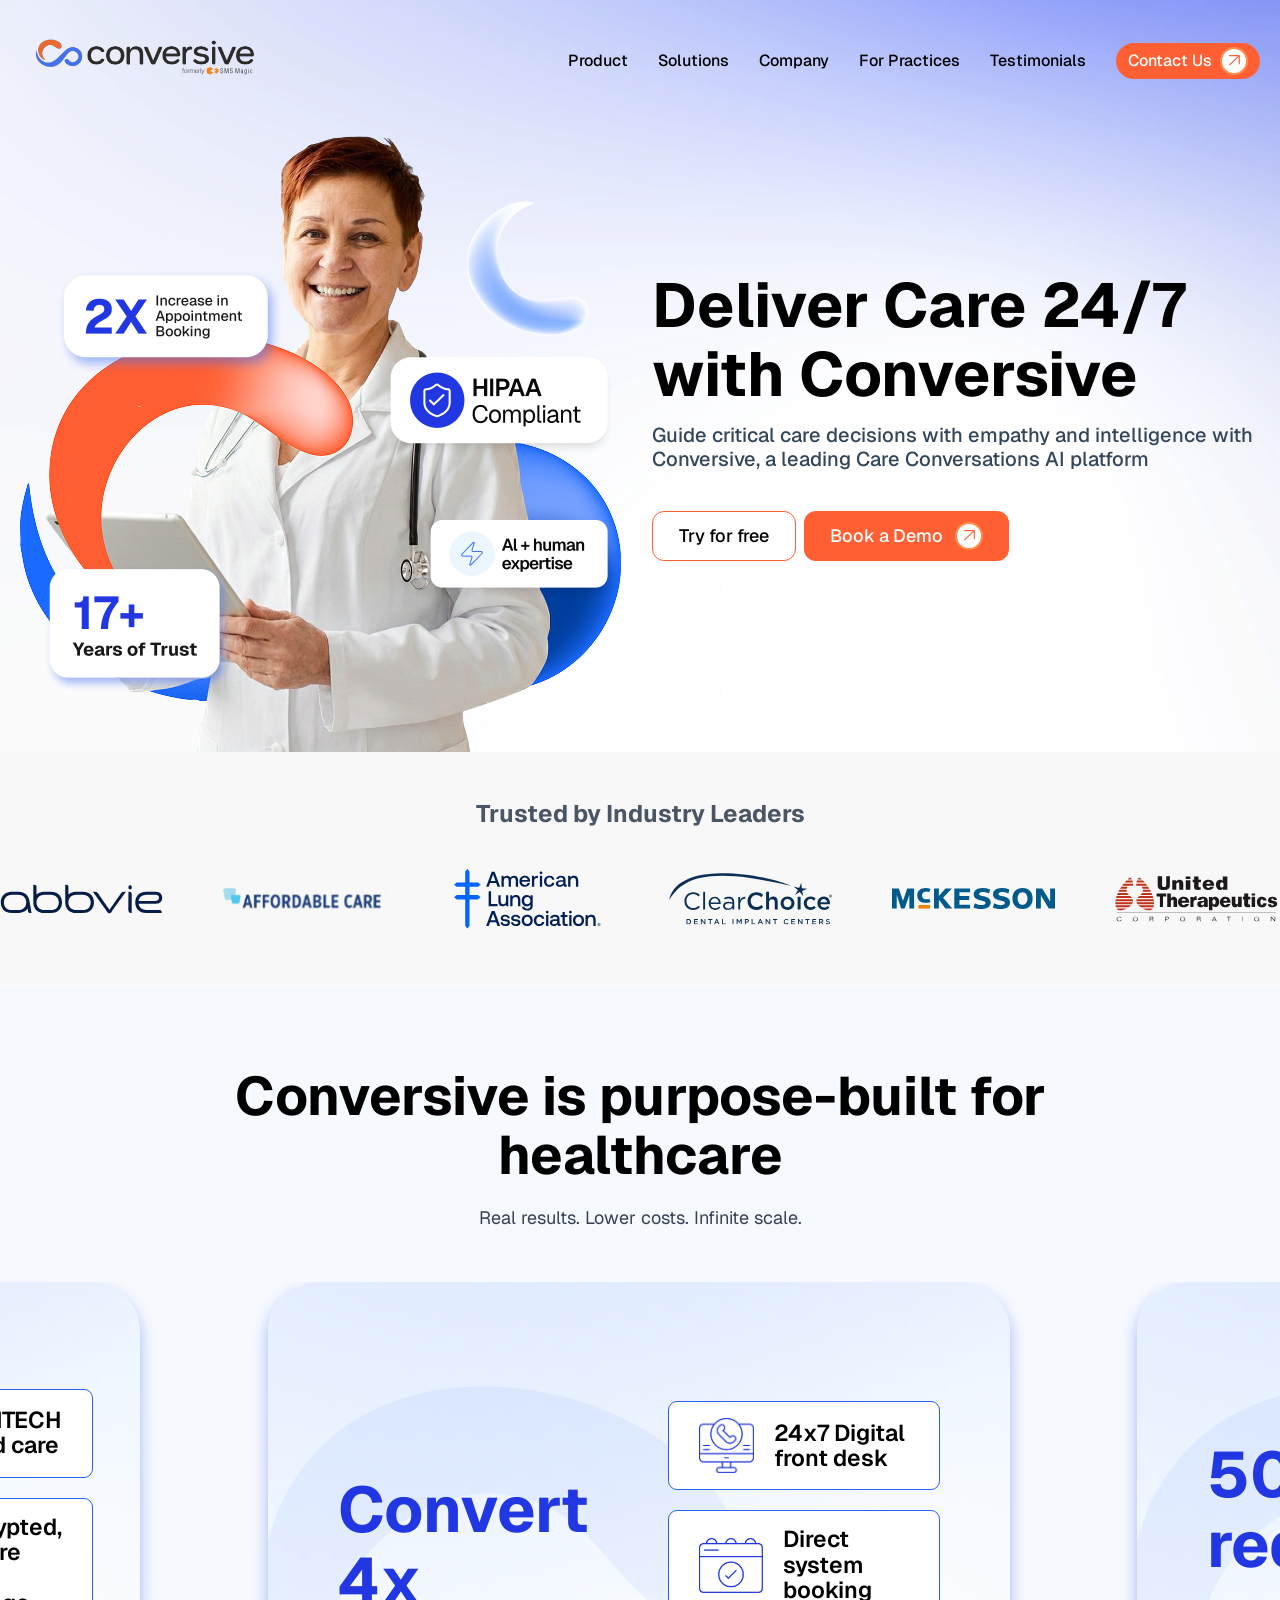
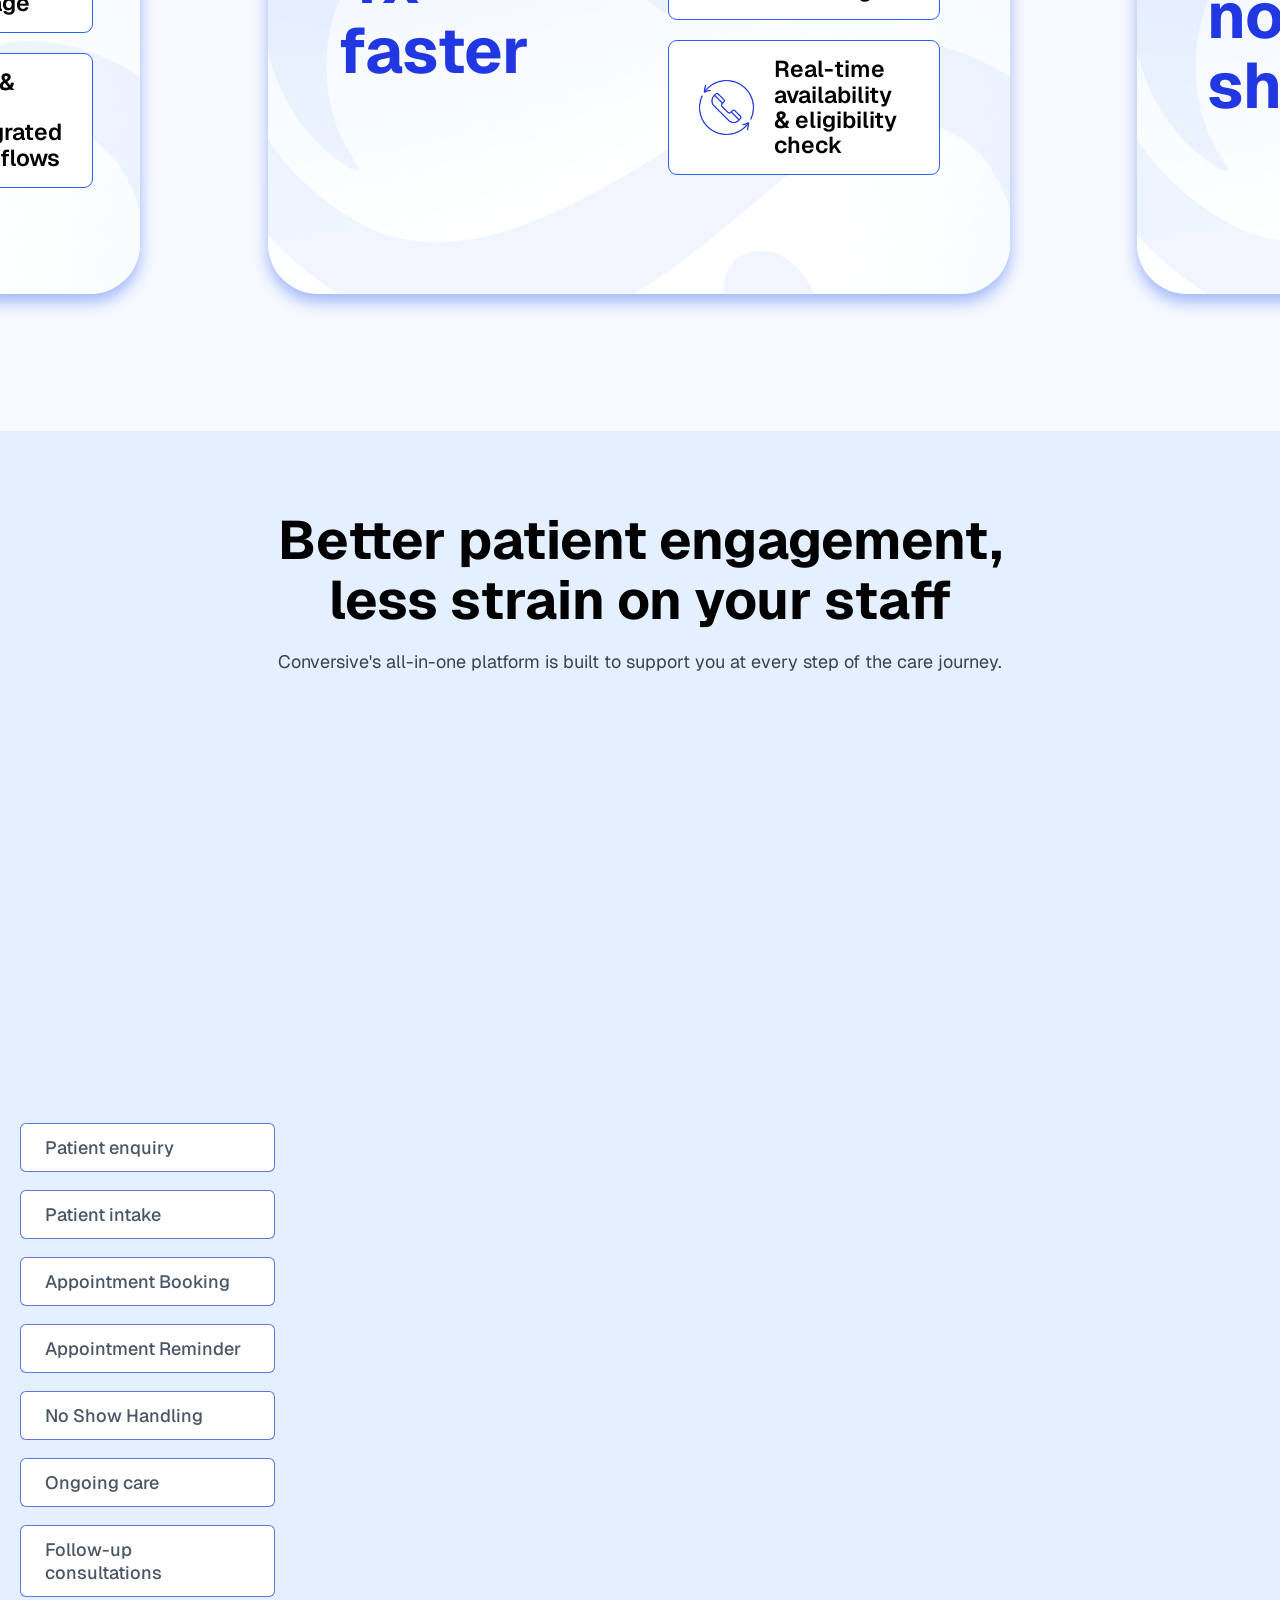
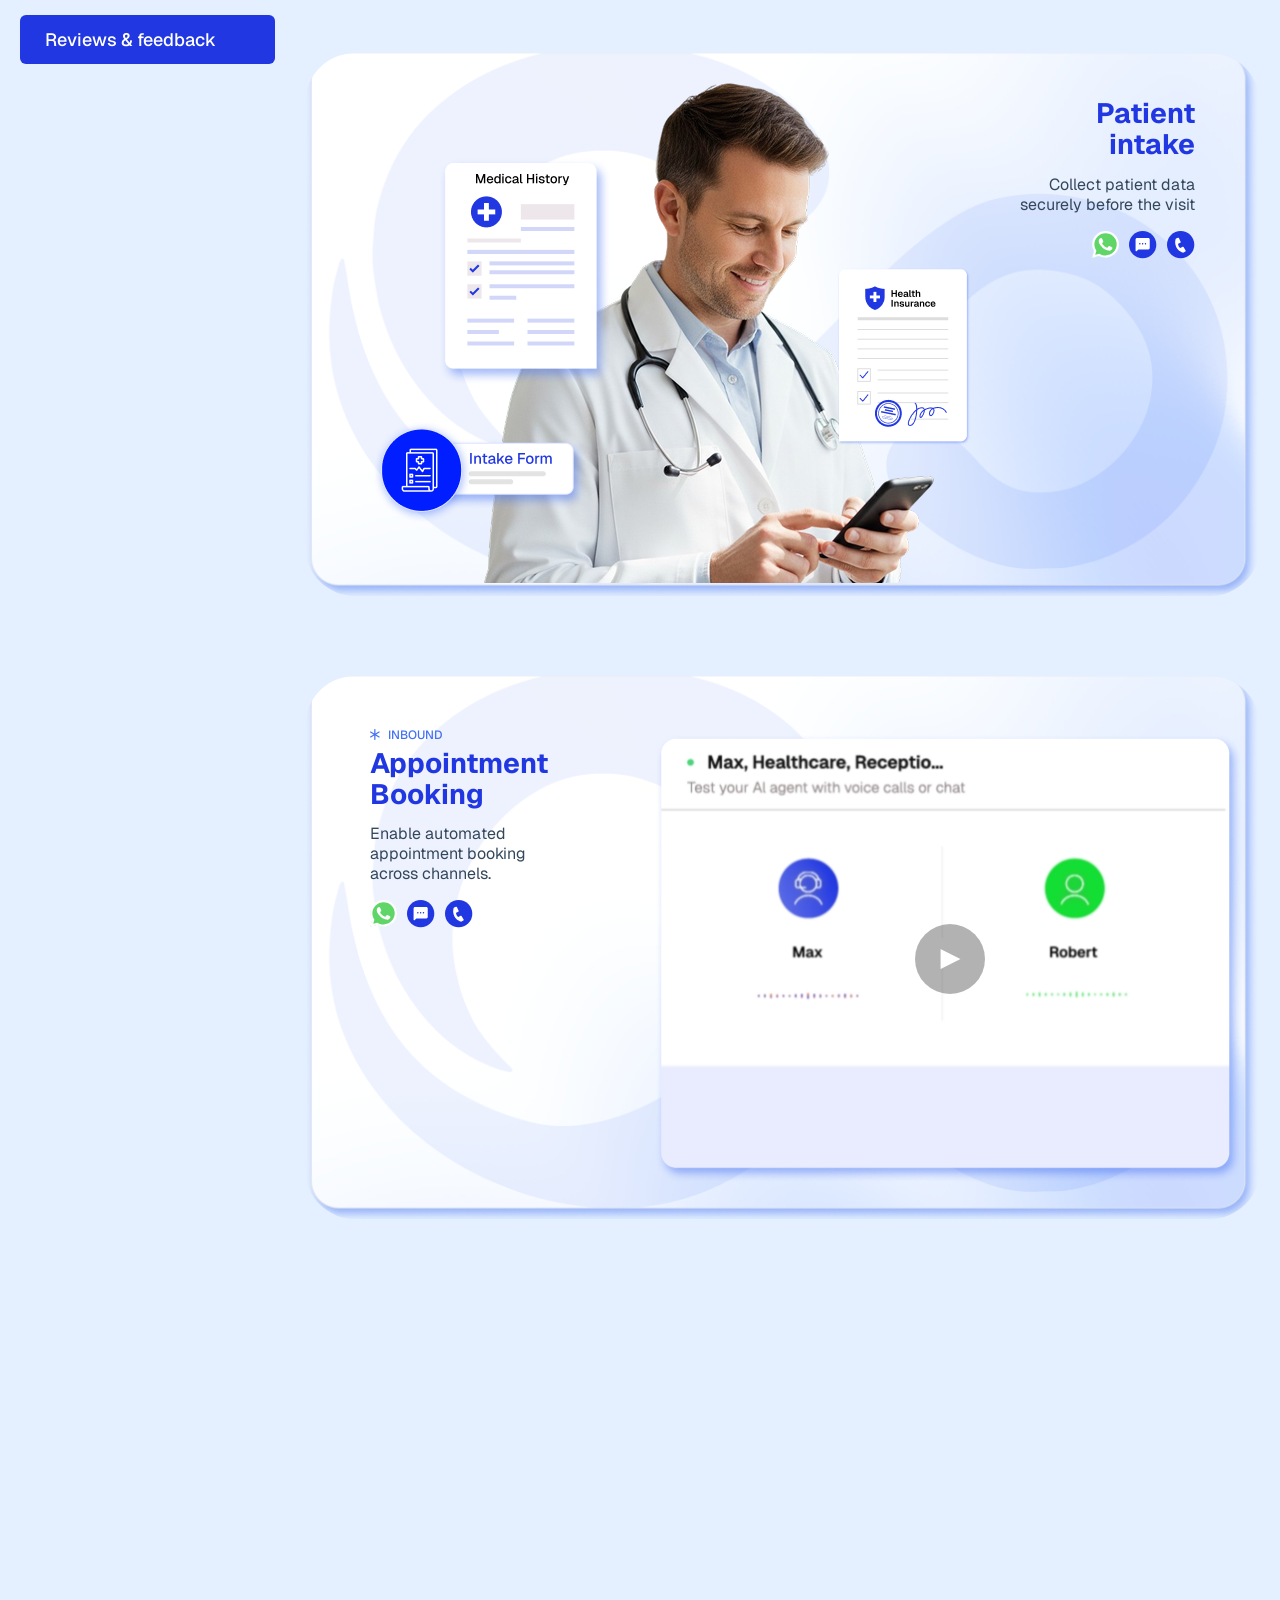
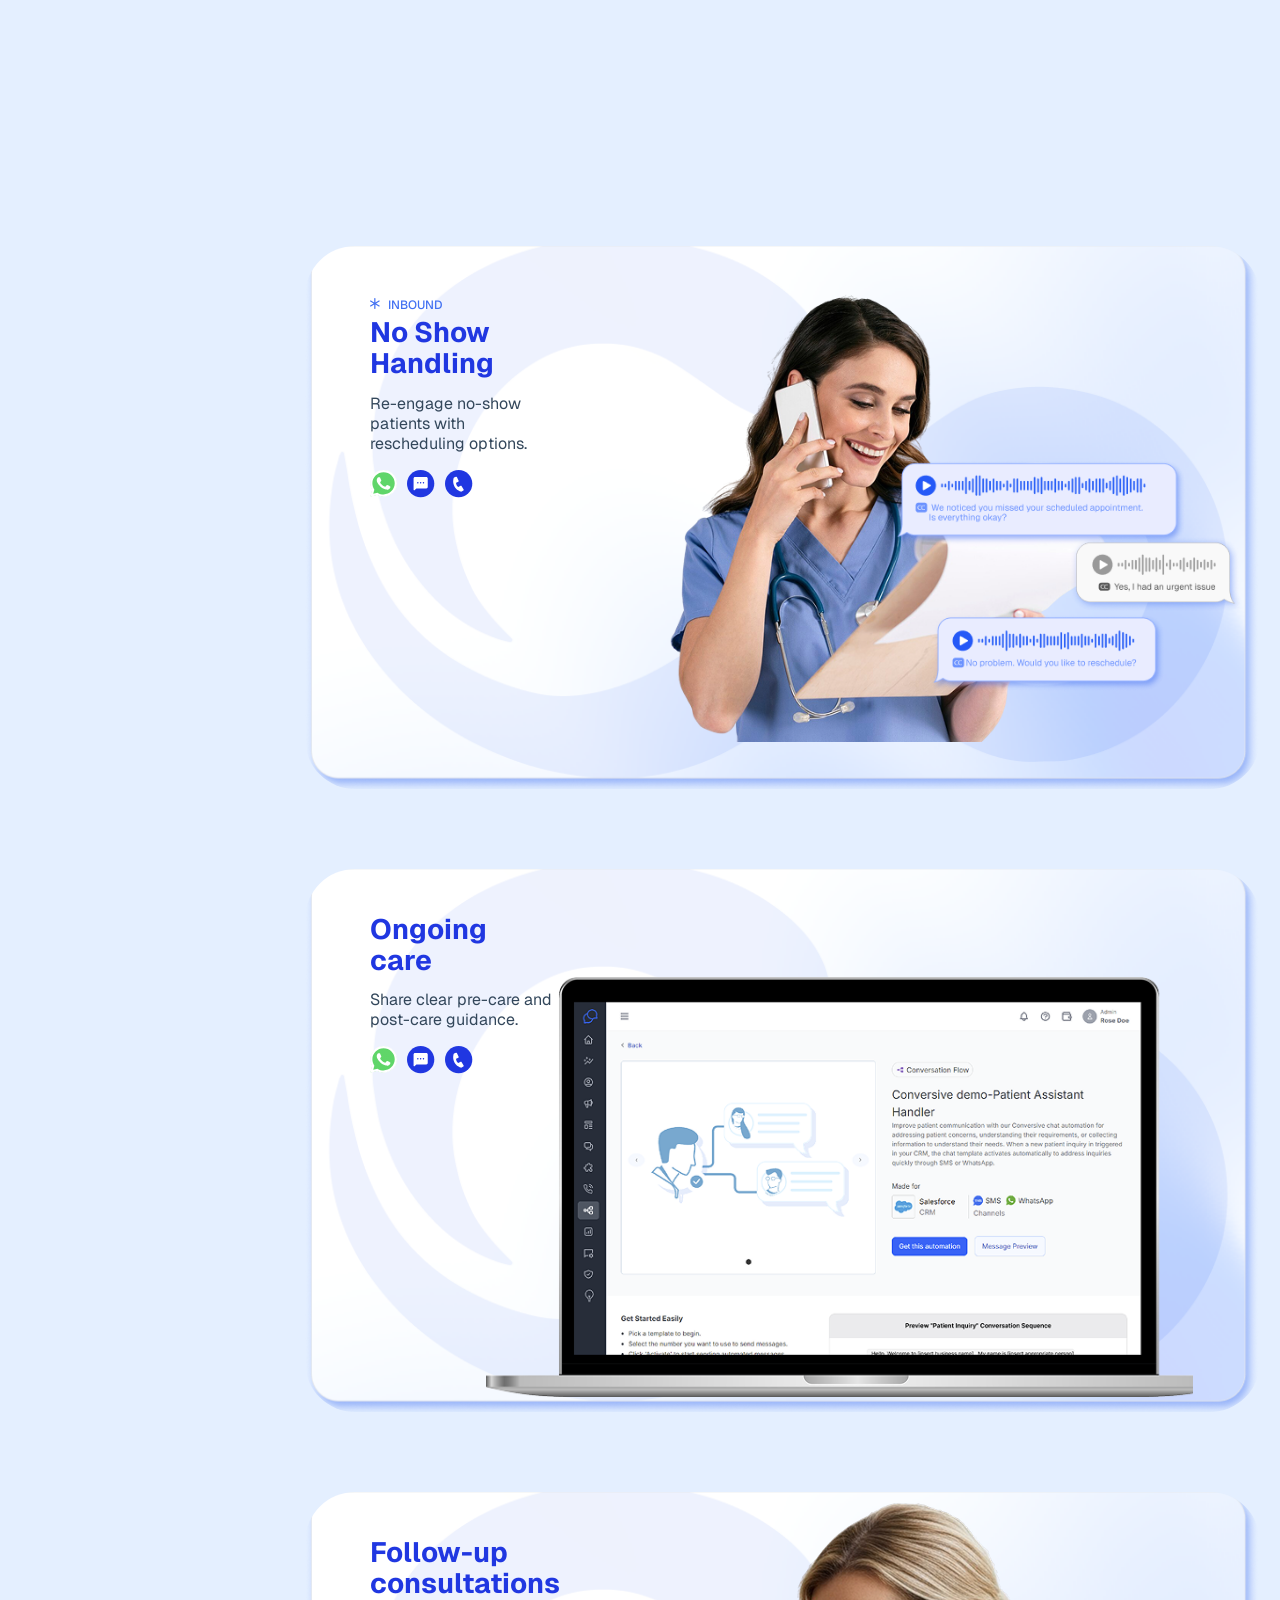
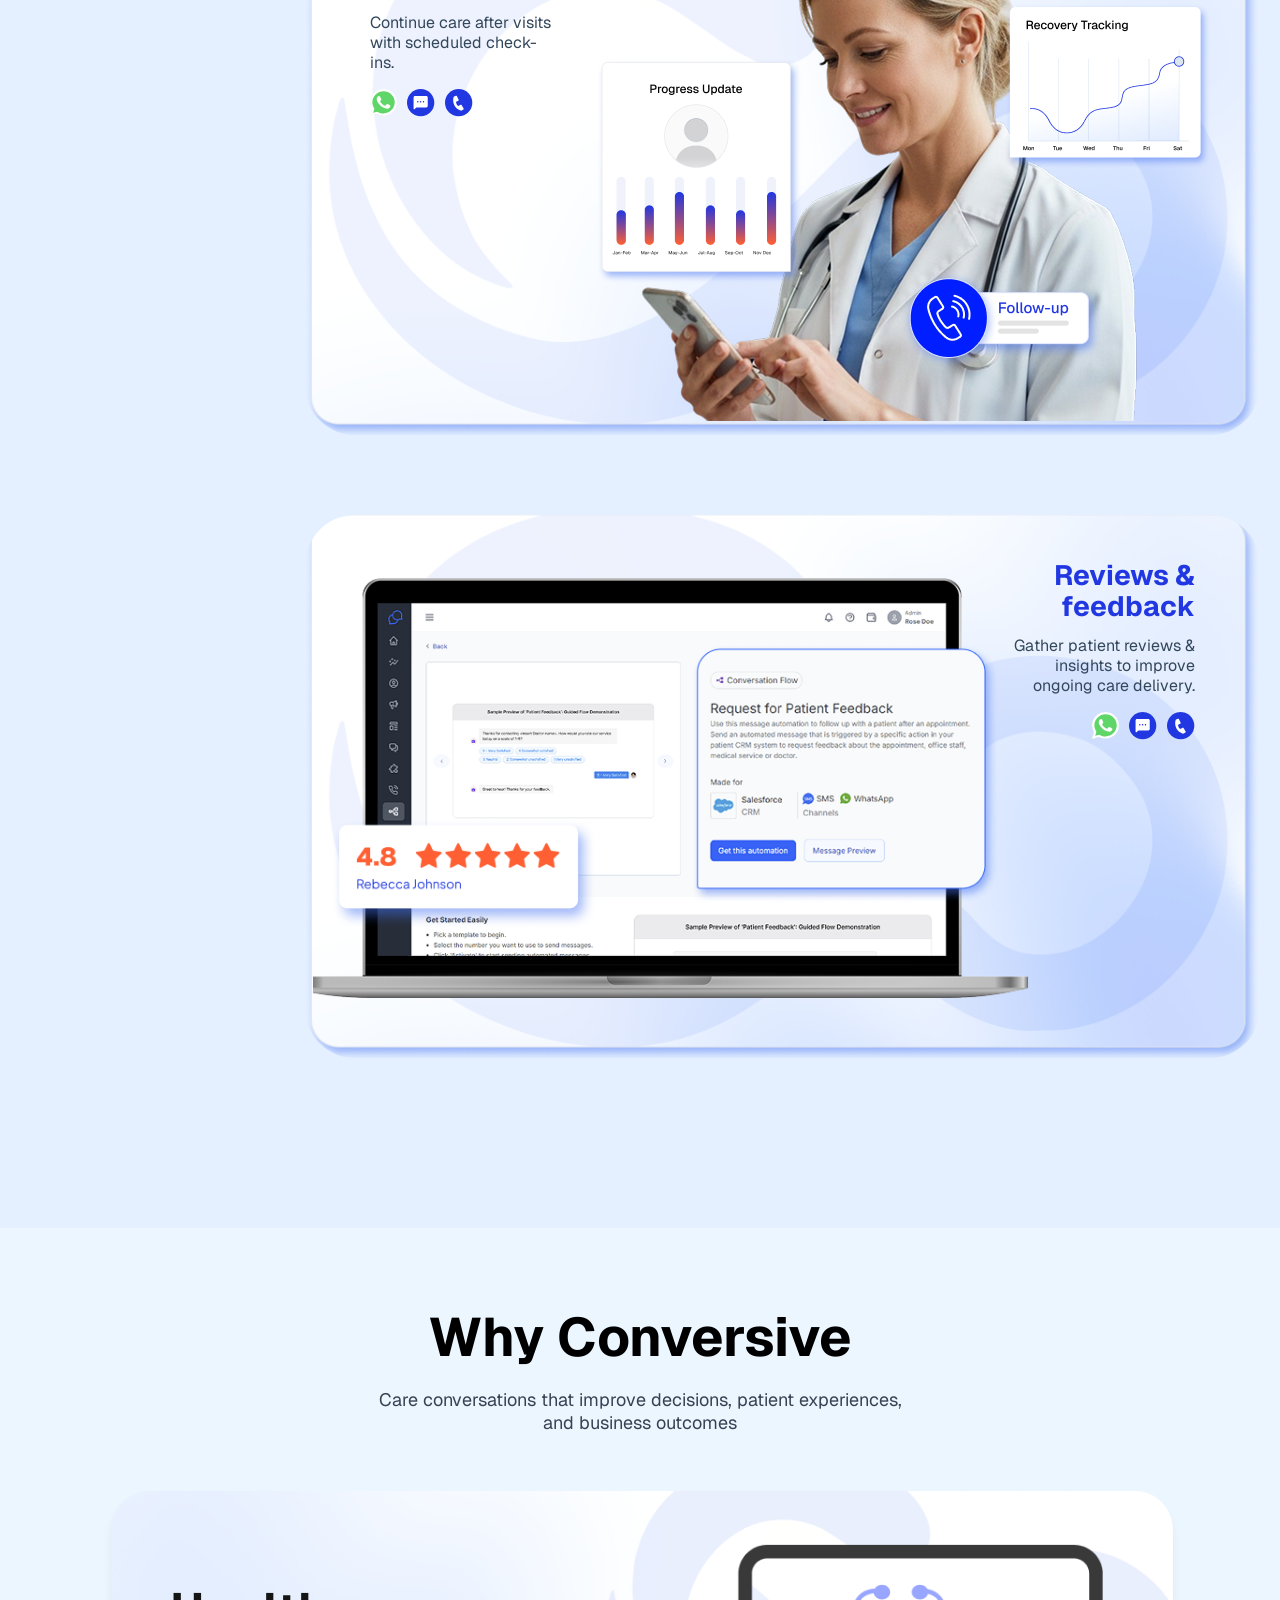
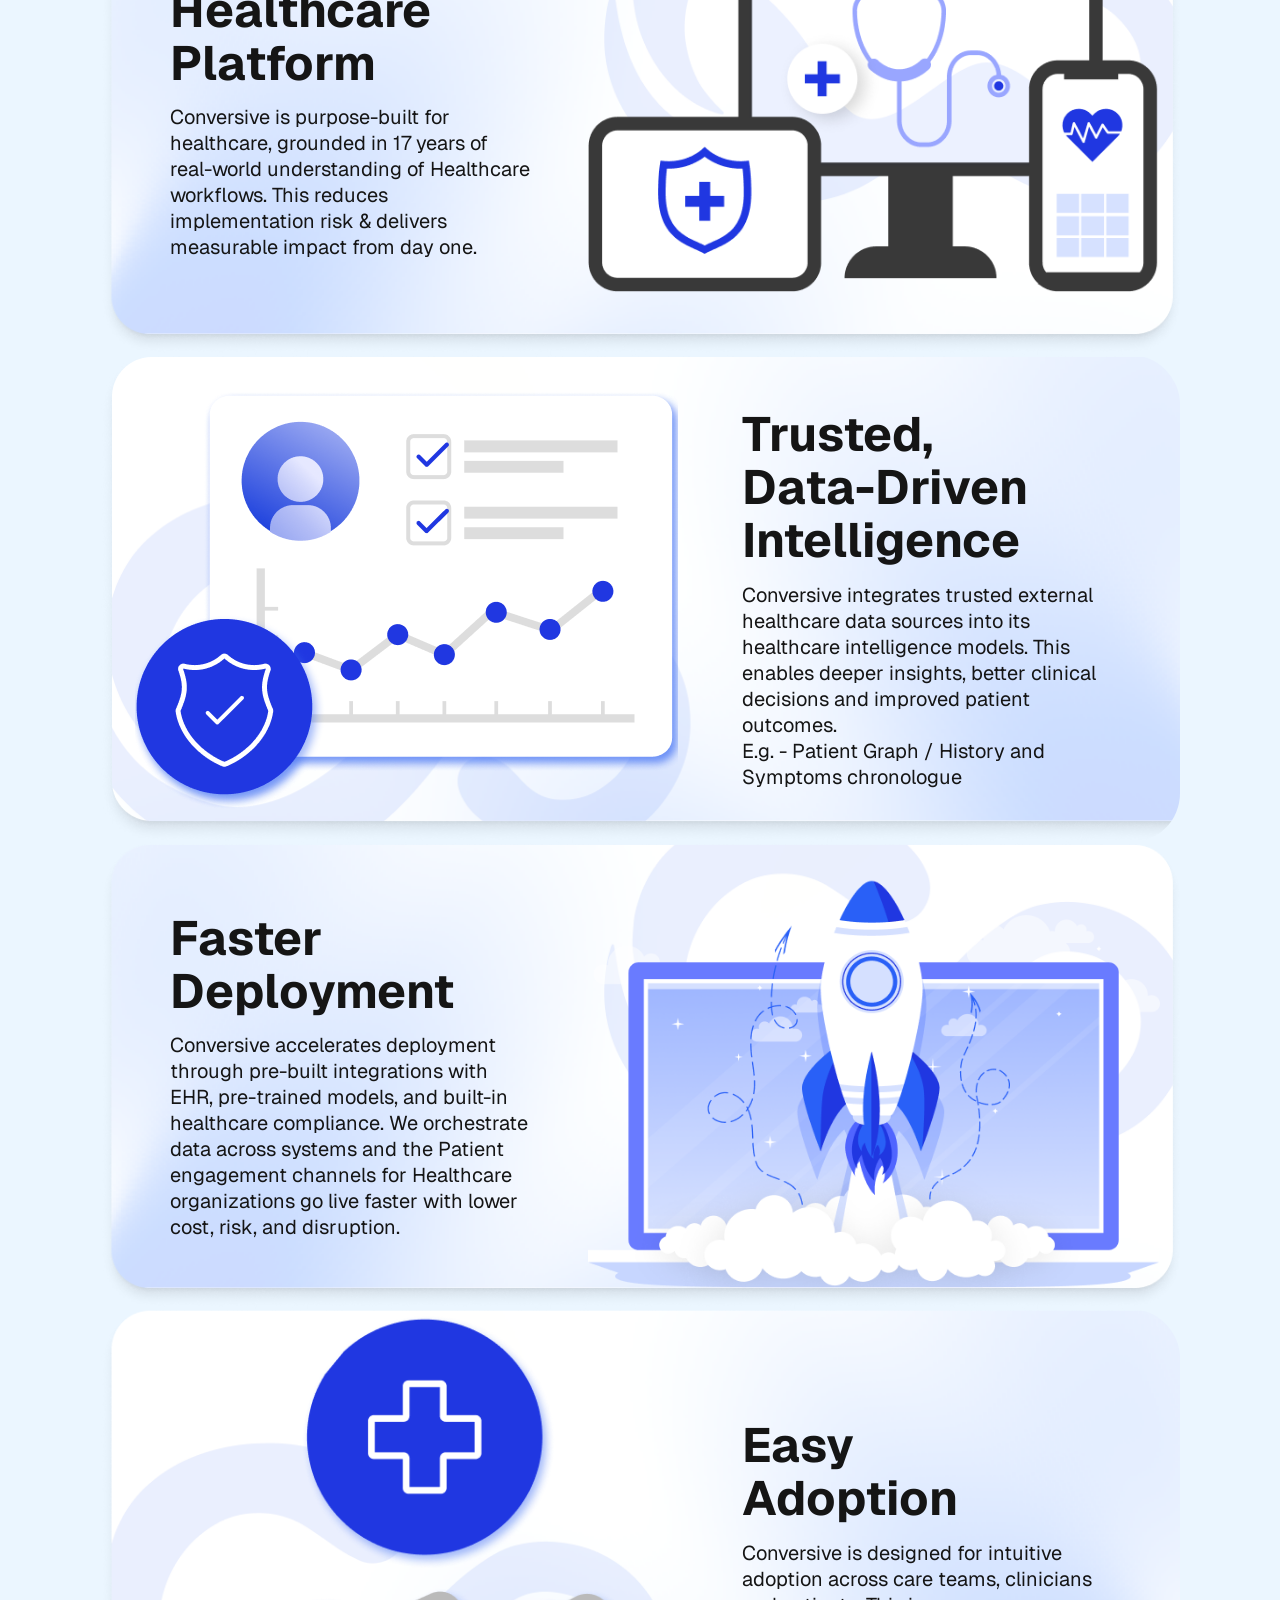
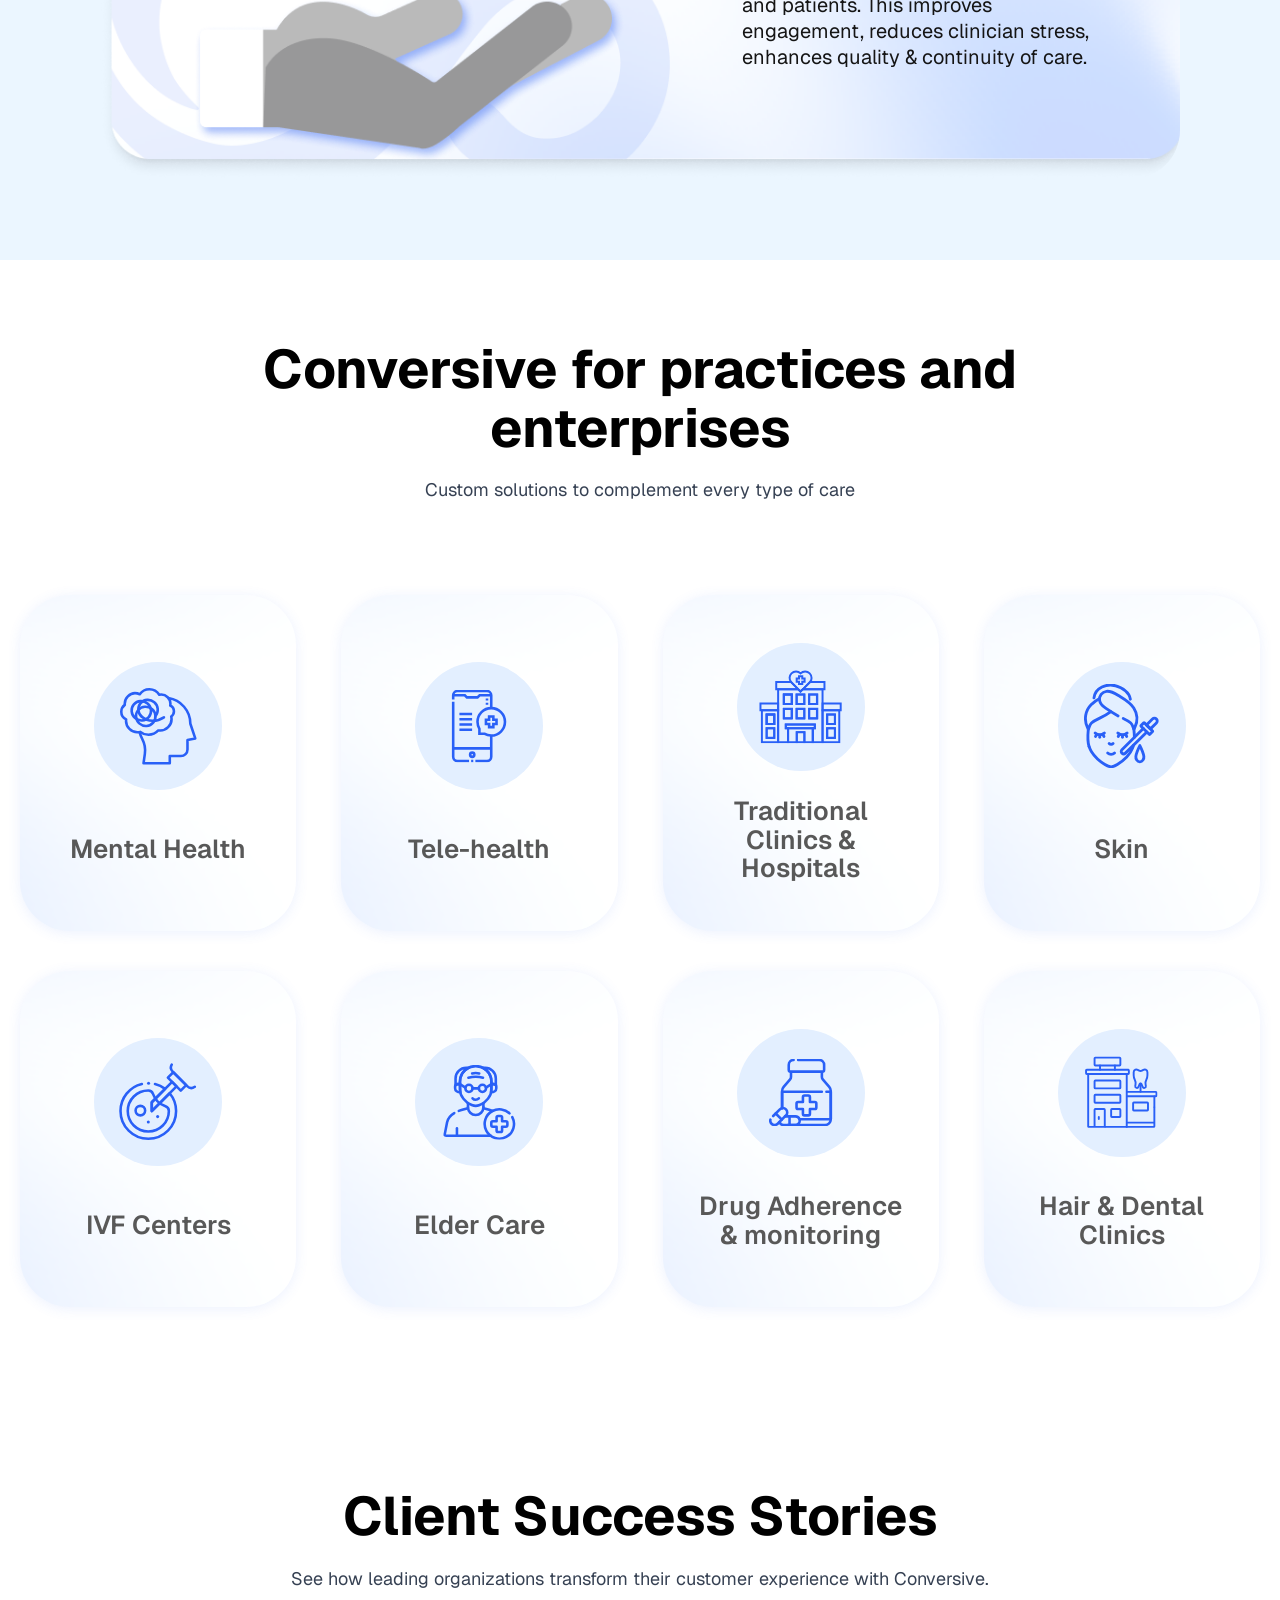
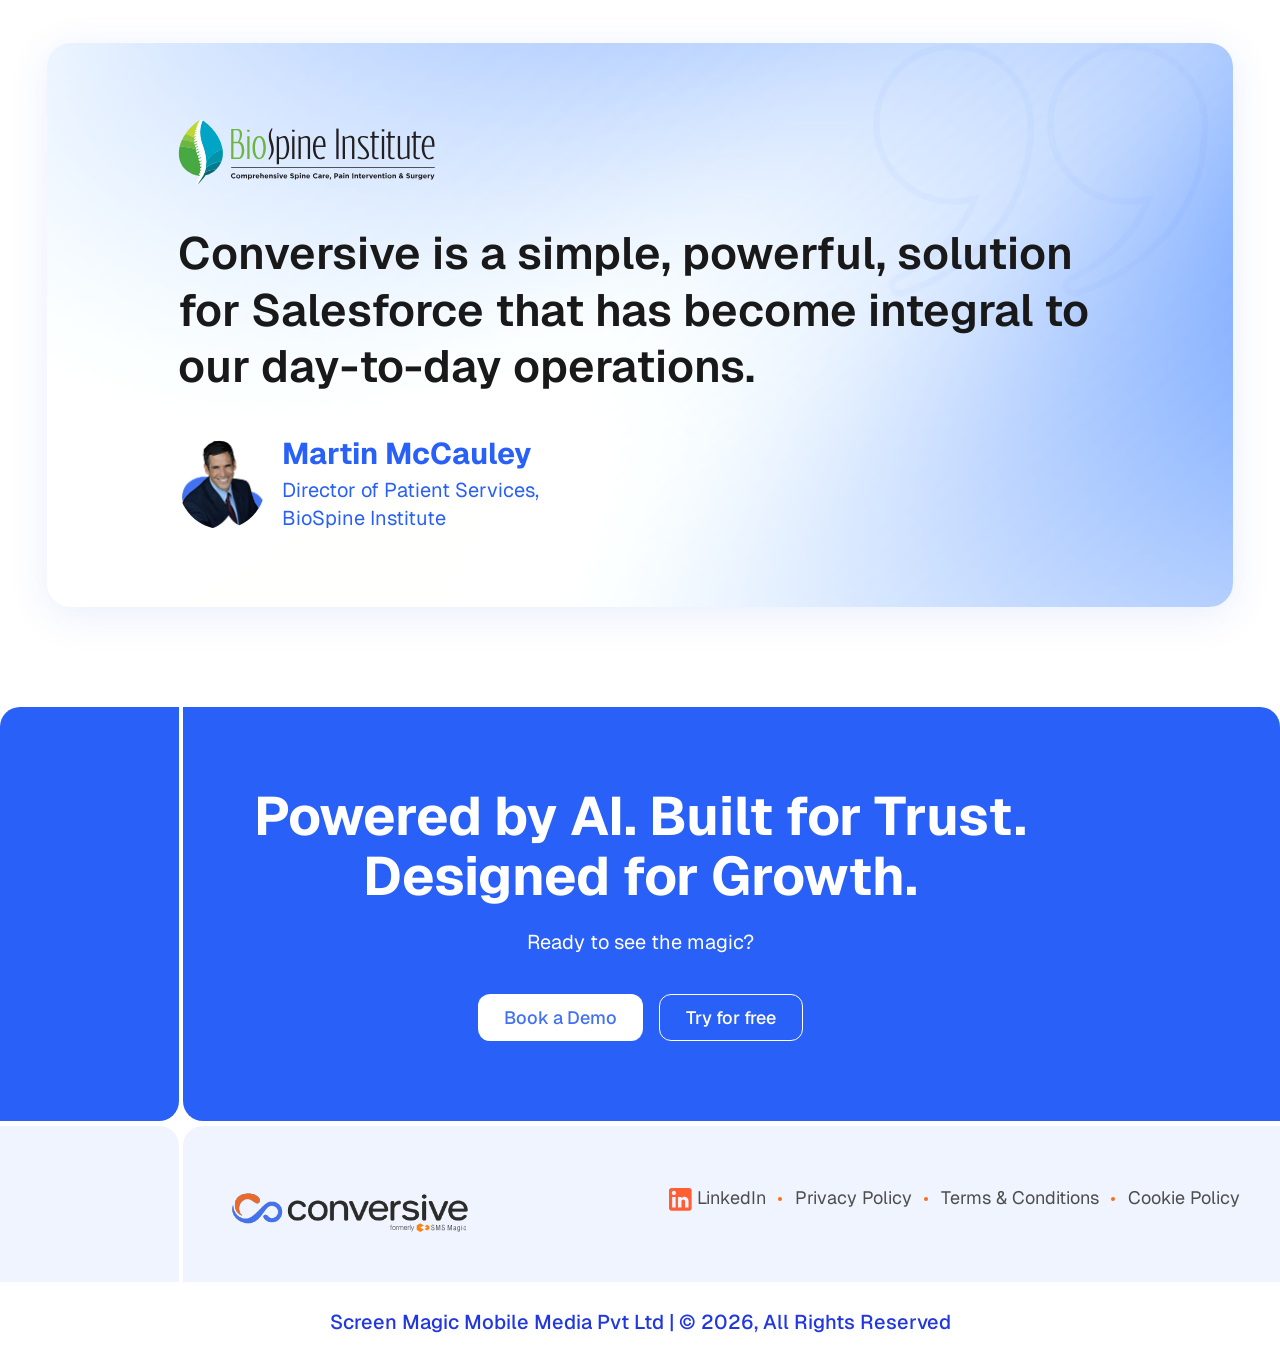
==== commit abdd5b00: "feat: update website content, add blog pages, new images and icons" ====
--- a/index.html
+++ b/index.html
@@ -80,7 +80,7 @@
                               <a href="tel:1800823175">AUS: <strong>1-800-823-175 </strong></a>  
                            </li>
                            <li class="has-dropdown current-menu-ancestor">
-                              <a href="tel:8956778475">IND: <strong> 8956778475 </strong></a>
+                              <a href="tel:9240915633">IND: <strong> 9240915633 </strong></a>
                            </li>
                         </ul>
                      </li>
@@ -102,11 +102,9 @@
       </div>
    </header>
 
-
    <main class="site-content" id="content">
 
       <section class="hero-pad bubble-circle home-hero-section" style="background-image:url(assets/img/banner-bg.webp)">
-
 
          <div class="container">
             <div class="banner-wrapper">
@@ -873,6 +871,146 @@
          </div>
 
       </section>
+
+
+
+   <!-- <section class="product-sec" id="product-capabilities">
+         <div class="container">
+            <h2 class="section-title healthcare-title wow fadeInUp" data-wow-delay=".4s">Product Capabilities</h2>
+            <p class="section-sub-heading">Care conversations that improve decisions, patient experiences, and business outcomes</p>
+         </div>
+
+
+          <div class="capabilities">
+
+                  <div class="cap-tabs">
+                     <button class="tab active" data-index="0"> <span> One Connected Patient View </span></button>
+                     <button class="tab" data-index="1"><span> Chat AI </span></button>
+                     <button class="tab" data-index="2"><span> Voice AI </span></button>
+                     <button class="tab" data-index="3"><span>Real-Time Performance and Growth Intelligence </span></button>
+                     <button class="tab" data-index="4"><span> Healthcare-Grade Governance </span></button>
+                     <button class="tab" data-index="5"><span> Structured Care Lifecycle Engine </span></button>
+                     <button class="tab" data-index="6"><span> AI Agents</span></button>
+                   
+                  </div>
+
+                  <div class="owl-carousel cap-slider">
+
+                     <div class="item">
+                           <div class="product-card">
+                                 <div class="conversive-content">
+                                    <h3>One Connected Patient View</h3>
+                                    <p>Conversive connects your core systems and channels into one coordinated layer.</p>
+                                    <ul>
+                                       <li> <img src="assets/img/t-icon-1.png" alt=""> Syncs with CRM, EHR / EMR, PMS </li>
+                                       <li> <img src="assets/img/t-icon-2.png" alt=""> Enables multichannel communication via call, web chat, WhatsApp, SMS, and more</li>
+                                       <li> <img src="assets/img/t-icon-3.png" alt=""> Maintains a unified view of patient interactions across visits.t</li>   
+                                    </ul>
+                                 </div>
+                                 <div class="conversive-img">
+                                    <img src="assets/img/product/One-connected-patient-view-Desktop.png" alt="">
+                                 </div>
+                            </div>
+                     </div>
+                     <div class="item">
+                        <div class="product-card">
+                                 <div class="conversive-content">
+                                    <h3>Chat AI :Digital Front Desk and Self-Service Engine</h3>
+                                    <ul>
+                                       <li> <img src="assets/img/t-icon-4.png" alt=""> 24/7 instant inquiry response & appointment booking </li>
+                                       <li> <img src="assets/img/t-icon-5.png" alt=""> Campaign attribution to confirmed appointments</li>
+                                       <li> <img src="assets/img/t-icon-6.png" alt=""> Structured patient intake & document capture</li>   
+                                       <li> <img src="assets/img/t-icon-7.png" alt=""> Automated reminders and self-service reschedules</li>  
+                                    </ul>
+                                 </div>
+                                 <div class="conversive-img">
+                                    <img src="assets/img/product/Chat-AI-desktop.png" alt="">
+                                 </div>
+                            </div>
+                     </div>
+                     <div class="item">
+                       <div class="product-card">
+                                 <div class="conversive-content">
+                                    <h3>Voice AI: High-Volume Call Automation & Recovery</h3>
+                                    <ul>
+                                       <li> <img src="assets/img/t-icon-8.png" alt=""> Peak overflow handling </li>
+                                       <li> <img src="assets/img/t-icon-9.png" alt=""> Appointments, reminders, and no-show recovery</li>
+                                       <li> <img src="assets/img/t-icon-10.png" alt=""> Ongoing care & post‑procedure outreach</li> 
+                                       <li> <img src="assets/img/t-icon-11.png" alt=""> Urgency detection and live escalation</li>     
+                                    </ul>
+                                 </div>
+                                 <div class="conversive-img">
+                                    <img src="assets/img/product/Voice-AI-desktop.png" alt="">
+                                 </div>
+                            </div>
+                     </div>
+                     <div class="item">
+                          <div class="product-card">
+                                 <div class="conversive-content">
+                                    <h3>Real-Time Performance and Growth Intelligence</h3>
+                                    <ul>
+                                       <li> <img src="assets/img/t-icon-12.png" alt=""> Inquiry-to-appointment conversion tracking </li>
+                                       <li> <img src="assets/img/t-icon-13.png" alt=""> No-show and slot utilization analytics</li>
+                                       <li> <img src="assets/img/t-icon-14.png" alt=""> Follow-up completion and care gap monitoring</li>
+                                       <li> <img src="assets/img/t-icon-15.png" alt=""> Marketing attribution to confirmed appointments</li>    
+                                    </ul>
+                                 </div>
+                                 <div class="conversive-img">
+                                    <img src="assets/img/product/Real-time-performance-Desktop.png" alt="">
+                                 </div>
+                            </div>
+                     </div>
+                      <div class="item">
+                         <div class="product-card">
+                                 <div class="conversive-content">
+                                    <h3>Healthcare-Grade Governance</h3>
+                                    <ul>
+                                       <li> <img src="assets/img/t-icon-16.png" alt=""> Consent capture and preference tracking </li>
+                                       <li> <img src="assets/img/t-icon-17.png" alt=""> Secure handling of patient data</li>
+                                       <li> <img src="assets/img/t-icon-18.png" alt=""> Role-based access control</li> 
+                                       <li> <img src="assets/img/t-icon-18a.png" alt=""> Audit-ready conversation logs</li> 
+                                       <li> <img src="assets/img/t-icon-19.png" alt=""> HIPAA-aligned (US) and DPDP-aligned (India) workflows</li>   
+                                    </ul>
+                                 </div>
+                                 <div class="conversive-img">
+                                    <img src="assets/img/product/Health-grade-Desktop.png" alt="">
+                                 </div>
+                            </div>
+                     </div>
+                      <div class="item">
+                        <div class="product-card">
+                                 <div class="conversive-content">
+                                    <h3>Structured Care Lifecycle Engine</h3>
+                                    <ul>
+                                       <li> <img src="assets/img/t-icon-20.png" alt=""> Journey orchestration from inquiry to retention </li>
+                                       <li> <img src="assets/img/t-icon-21.png" alt=""> Automated stage-based triggers and workflows</li>
+                                       <li> <img src="assets/img/t-icon-22.png" alt=""> Pre-visit, post-visit, acute, and chronic care journeys</li>   
+                                    </ul>
+                                 </div>
+                                 <div class="conversive-img">
+                                    <img src="assets/img/product/Structured-Care-Desktop.png" alt="">
+                                 </div>
+                            </div>
+                     </div>
+                      <div class="item">
+                        <div class="product-card">
+                                 <div class="conversive-content">
+                                    <h3>AI Agents Across the Patient Lifecycle</h3>
+                                    
+                                 </div>
+                                 <div class="conversive-img">
+                                    <img src="assets/img/product/AI-agents-Desktop.png" alt="">
+                                 </div>
+                            </div>
+                     </div>
+
+                  </div>
+
+         </div>
+        
+
+   </section> -->
+
 
 
       <!-- conversive -->
@@ -1427,6 +1565,84 @@
    <script src="assets/js/main.js"></script>
    <script src="assets/js/home.js"></script>
 
+
+
+  
+  <script>
+$(document).ready(function(){
+
+  const $slider = $(".cap-slider");
+
+  $slider.owlCarousel({
+    items: 1,
+    margin: 60,
+    loop: false,
+    nav: false,
+    dots: false,
+    smartSpeed: 600,
+    autoHeight: true,
+    responsive:{
+    0:{
+      items: 1,
+      stagePadding: 40,
+       margin: 20   
+    },
+    768:{
+      items: 1,
+      stagePadding: 20,
+      margin: 20,
+    },
+     1700: {
+      items: 1,
+      stagePadding: 250,
+      margin: 140,
+    }
+  }
+  });
+
+  // TAB CLICK → CHANGE SLIDE
+  $(".tab").on("click", function(){
+    let index = $(this).data("index");
+
+    $slider.trigger("to.owl.carousel", [index, 600]);
+
+    setActiveTab(index);
+  });
+
+  // SLIDE CHANGE → UPDATE TAB
+  $slider.on("changed.owl.carousel", function(event){
+    let index = event.item.index;
+    setActiveTab(index);
+  });
+
+  function setActiveTab(index){
+    $(".tab").removeClass("active");
+    $('.tab[data-index="'+index+'"]').addClass("active");
+  }
+
+});
+
+
+
+function setEqualHeight() {
+  let maxHeight = 0;
+
+  $('.cap-slider .owl-item').each(function () {
+    $(this).css('height', 'auto');
+    let h = $(this).height();
+    if (h > maxHeight) maxHeight = h;
+  });
+
+  $('.cap-slider .owl-item').height(maxHeight);
+}
+
+$(document).ready(function () {
+  setEqualHeight();
+  $(window).on('resize', setEqualHeight);
+});
+</script>
+
+
 </body>
 
 </html>
--- a/assets/css/style.css
+++ b/assets/css/style.css
@@ -2124,7 +2124,7 @@
   /* ===== table ===== */
   .table-responsive{
     width:100%;
-    overflow-x:auto;
+    overflow-x:auto !important;
     }
 
     .privacy-table{
@@ -2168,10 +2168,10 @@
     font-family: Arial;
 }
 
-.container{
-max-width:1200px;
+/* .container{
+max-width:1320px;
 margin:auto;
-}
+} */
 
 .demo-grid{
 display:grid;
@@ -2337,6 +2337,634 @@
 }
 
 
+/* ========= blog page =========== */
+
+.blogs-section-outer{
+  padding-top: 140px;
+}
+
+.blogs-section-area{
+  display: grid;
+  grid-template-columns: repeat(4, 1fr);
+    gap: 25px;
+}
+
+.blogs-section-area .card-content {
+    padding: 20px 20px;
+}
+
+.blogs-section-area .card-content h3 {
+    font-size: 18px;
+    line-height: 120%;
+    margin-bottom: 0px;
+    min-height: 76px;
+}
+.blogs-section-area .card-content p {
+    margin-bottom: 0px;
+}
+
+.blogs-section-area a.resource-card{
+  text-decoration: none;
+}
+
+.blogs-section-area .card-image {
+    height: auto;
+}
+
+.blogs-section-area .resource-card {
+    border-radius: 5px;
+}
+
+@media (max-width:1080px){
+  .blogs-section-area{
+  grid-template-columns: repeat(2, 1fr);
+    gap: 25px;
+}
+}
+
+@media (max-width:767px){
+  .blogs-section-area{
+  grid-template-columns: repeat(1, 1fr);
+    gap: 25px;
+}
+
+.blogs-section-outer{
+  padding-top: 30px !important;
+  padding-bottom: 50px !important;
+}
+}
+
+
+/* ============ blog-single =========== */
+.blog-single-hero {
+  background: #2037E1;
+  padding: 80px 20px 80px 20px;
+  margin-top: 105px;
+}
+
+.blog-single-inner {
+  display: flex;
+  align-items: center;
+  justify-content: space-between;
+  gap: 40px;
+}
+
+/* Image */
+.blog-single-hero .hero-image {
+  flex: 1;
+}
+
+.blog-single-hero .hero-image img {
+  width: 100%;
+  border-radius: 20px;
+  display: block;
+}
+
+/* Content */
+.blog-single-hero .hero-content {
+  flex: 1;
+  color: #fff;
+}
+
+.blog-single-hero .hero-content h1 {
+ color: var(--aw-white);
+  font-size: 40px;
+  line-height: 120%;
+  margin-bottom: 20px;
+}
+
+.blog-single-hero .meta {
+  display: flex;
+  gap: 20px;
+  font-size: 16px;
+  opacity: 0.9;
+}
+
+.blog-single-hero .author {
+  font-weight:600;
+}
+
+
+
+
+.blogsingle-content {
+  display: flex;
+  /* align-items: flex-start; */
+  margin: auto;
+  padding: 0px 0px;
+  gap: 40px;
+}
+#intro{
+  padding-top: 60px;
+}
+/* LEFT CONTENT */
+.blogsingle-content .content {
+  flex: 3;
+}
+
+.blogsingle-content .highlight-box {
+  background: #E4EFFF;
+  padding: 32px;
+border-left: 4px solid #2037E1;
+  border-radius: 0px 12px 12px 0px;
+  margin-bottom: 20px;
+}
+
+.blogsingle-content .content p{
+  font-size: 16px;
+      line-height: 150%;
+          margin-bottom: 20px;
+  color: #444444;
+  font-weight: 400;
+}
+
+.blogsingle-content .content ul {
+  padding-left: 0px;
+  margin-bottom: 20px;
+}
+
+.blogsingle-content .content li {
+  margin-bottom: 10px;
+      color: #444444;
+  position: relative;
+  list-style: none;
+      font-size: 16px;
+  padding-left: 20px;
+}
+
+.blogsingle-content .content li::before {
+    content: "";
+    position: absolute;
+    top: 7px;
+    left: 0;
+    width: 6px;
+    height: 6px;
+    border-radius: 3px;
+    background: #2037E1;
+}
+
+/* SECTION */
+.blogsingle-content section {
+  margin-top: 0px;
+}
+
+.blogsingle-content section h2 {
+  margin-bottom: 24px;
+  font-size: 30px;
+  padding-top: 70px;
+      line-height: 120%;
+}
+
+.blogsingle-content section h3{
+  font-size: 20px;
+  font-weight: 700;
+     margin-top: 30px;
+         line-height: 140%;
+}
+
+.blogsingle-content section p:last-child{
+  margin-bottom: 0px !important;
+}
+.blogsingle-details{
+ margin-bottom: 80px;
+}
+/* SIDEBAR */
+.sidebar {
+  flex: 1;
+  padding-top: 60px;
+}
+
+.toc {
+  position: sticky;
+  top: 20px;
+ background: #E4EFFF;
+  padding: 25px;
+  border-radius: 12px;
+}
+
+.toc h4 {
+    color: #2037E1;
+    font-size: 14px;
+    font-weight: 700;
+    letter-spacing: 1.2px;
+    margin-bottom: 20px;
+}
+
+.toc ul {
+  list-style: none;
+}
+
+.toc li {
+  margin-bottom: 10px;
+}
+
+.toc a {
+    text-decoration: none;
+    color: #444444;
+    font-size: 14px;
+    display: block;
+    transition: 0.3s;
+    margin-bottom: 16px;
+}
+
+.toc a:hover,
+.toc a.active {
+  color: #1D4ED8;
+  font-weight: 600;
+}
+
+
+.blogsingle-content .table-responsive{
+      overflow-x: auto !important;
+}
+
+.blogsingle-content {
+  height: auto;
+}
+
+
+.sidebar {
+  position: relative;
+}
+
+.toc {
+  width: 100%;
+  will-change: position, top;
+}
+.highlight-box p{
+  font-size: 18px !important;
+  margin: 0px;
+  color: #000 !important;
+  line-height: 150%;
+      margin-bottom: 0px !important;
+}
+
+.blogsingle-content .highlight-box.hilight-circle {
+    background: #E4EFFF;
+    padding: 32px;
+    border-left: 0px solid #2037E1;
+    border-radius: 12px;
+    margin-bottom: 20px;
+    border: 1px solid #2037E1;
+    margin-top: 35px;
+}
+
+.hilight-circle h3 {
+    margin-top: 0px !important;
+}
+
+.sp-left{
+  padding-left: 10px;
+}
+
+.blogsingle-content img{
+  width: 100%;
+}
+
+.toc-toggle img{
+  width: 48px;
+}
+
+/* RESPONSIVE */
+@media (max-width: 992px) {
+  .blogsingle-content {
+    flex-direction: column;
+  }
+
+  .sidebar {
+    order: -1;
+    /* display: none; */
+  }
+
+  .toc {
+    position: relative;
+    top: 0;
+  }
+}
+
+
+
+
+/* Tablet */
+@media (max-width: 992px) {
+  .blog-single-hero .blog-single-inner {
+    flex-direction: column;
+    text-align: center;
+  }
+
+  .blog-single-hero .hero-content h1 {
+    font-size: 32px;
+  }
+
+  .blog-single-hero .meta {
+    justify-content: center;
+  }
+}
+
+
+@media (max-width: 767px) {
+  .blog-single-hero {
+    padding: 40px 15px;
+  }
+
+  .blog-single-hero .hero-content h1 {
+    font-size: 24px;
+  }
+
+  .blog-single-hero .meta {
+    flex-direction: column;
+    gap: 8px;
+  }
+  .blog-single-hero .author {
+    text-align: center;
+    justify-content: center;
+}
+.blog-single-hero {
+    margin-top: 7px;
+}
+.blogsingle-content section h2 {
+    margin-bottom: 15px;
+    font-size: 22px;
+    padding-top: 70px;
+    line-height: 120%;
+}
+.blogsingle-content section h3{
+  font-size: 17px;
+}
+.highlight-box p {
+    font-size: 16px !important;
+}
+.blogsingle-content .highlight-box {
+    padding: 14px;
+}
+#intro {
+    padding-top: 40px;
+}
+.blogsingle-details {
+    margin-bottom: 40px;
+}
+.sp-left {
+    padding-left: 0px;
+}
+}
+
+
+/* =========== toggle =========== */
+/* Hide toggle on desktop */
+.toc-toggle {
+  display: none;
+}
+
+/* MOBILE */
+@media (max-width: 992px) {
+
+ .toc-toggle {
+    display: block;
+    position: fixed;
+    right: -15px;
+    bottom: 0;
+    z-index: 1001;
+    background: transparent;
+    color: #fff;
+    border: none;
+    padding: 12px 14px;
+    border-radius: 50%;
+    font-size: 18px;
+    cursor: pointer;
+}
+
+  .sidebar {
+    position: fixed;
+    top: 0;
+    right: -100%; /* hidden */
+    width: 280px;
+    height: 100%;
+        background: #e4efff;
+    z-index: 1000;
+    transition: right 0.3s ease;
+    box-shadow: -5px 0 15px rgba(0,0,0,0.1);
+    padding: 0px;
+    overflow-y: auto;
+  }
+
+  .sidebar.active {
+    right: 0; /* show */
+            z-index: 9999;
+  }
+
+  /* Optional overlay */
+  .sidebar-overlay {
+    position: fixed;
+    top: 0;
+    left: 0;
+    width: 100%;
+    height: 100%;
+    background: rgba(0,0,0,0.4);
+    opacity: 0;
+    visibility: hidden;
+    transition: 0.3s;
+    z-index: 999;
+  }
+
+  .sidebar-overlay.active {
+    opacity: 1;
+    visibility: visible;
+  }
+
+  /* Disable sticky on mobile */
+  .toc {
+    position: relative !important;
+    top: 0 !important;
+  }
+}
+
+
+
+
+
+
+/* ========== product ============ */
+.product-sec{
+  background: #EBF6FF;
+  padding: 80px 0 0px;
+}
+.cap-tabs {
+  display: flex;
+  justify-content: center;
+  gap: 10px;
+  margin-bottom: 30px;
+}
+
+.product-sec .tab {
+    padding: 7px 18px;
+    border: 1px solid #2037E1B2;
+    border-radius: 6px;
+    background: #fff;
+    cursor: pointer;
+    min-width: 10.5%;
+    color: #4A5565;
+    font-size: 14px;
+}
+.product-sec .tab:hover {
+  background: #2037E1;
+  color: #fff;
+  border-color: #2037E1;
+}
+.product-sec .tab.active {
+  background: #2037E1;
+  color: #fff;
+  border-color: #2037E1;
+}
+
+.product-sec .owl-stage-outer{
+  padding-bottom: 30px;
+}
+
+.product-sec .tab span{
+    max-width: 150px;
+    width: 100%;
+    display: block;
+}
+
+.product-card {
+  background: #fff;
+      display: flex;
+    align-items: center;
+    justify-content: center;
+    flex-wrap: wrap;
+    padding: 34px 32px;
+    border-radius: 28px;
+ box-shadow: 0 8px 15px rgba(66, 113, 242, 0.48);
+}
+
+.product-card li{
+  list-style: none;
+  font-size: 14px;
+  color: #151515;
+  position: relative;
+  padding-left: 28px;
+  margin-bottom: 8px;
+      max-width: 400px;
+    width: 100%;
+}
+
+.product-card li img{
+  width: 16px !important;
+  position: absolute;
+  top: 2px;
+  left: 0;
+}
+
+.product-card .conversive-content p {
+    max-width: 400px;
+    width: 100%;
+    margin-bottom: 20px;
+}
+.product-card .conversive-content h3 {
+      color: #2037E1;
+    max-width: 400px;
+    width: 100%;
+}
+.product-card .conversive-content {
+    padding: 20px 30px;
+}
+.product-card .conversive-img{
+  margin-bottom: 0px;
+}
+
+.product-sec .owl-carousel .owl-item {
+    height: 100%;
+    align-self: stretch;
+}
+
+.product-sec .owl-carousel .owl-stage-outer {
+    overflow: initial;
+}
+
+.conversive-img img {
+    max-height: 513px;
+    object-fit: contain;
+}
+
+@media (min-width:1700px){
+  .product-sec .tab {
+    min-width: 10.1%;
+}
+.product-card .conversive-content {
+    padding: 20px 80px;
+}
+}
+
+@media (max-width:1024px) {
+  .product-card .conversive-content {
+    padding: 0px 30px 0px 0px;
+}
+.product-sec .tab span {
+    max-width: 134px;
+}
+.product-sec .tab {
+    padding: 7px 7px;
+}
+}
+
+/* Mobile: hide tabs */
+@media (max-width: 991px) {
+  .cap-tabs {
+    display: none;
+  }
+  .product-card .conversive-content {
+    max-width: 100%;
+}
+.product-card .conversive-img {
+    max-width: 100%;
+}
+.product-card .conversive-img img {
+    max-width: 100%;
+    width: 100%;
+}
+}
+
+@media (max-width:767px){
+  .product-card {
+    padding: 20px 20px;
+}
+.product-card .conversive-content p {
+    min-height: auto;
+}
+.product-card .conversive-img img {
+    height: auto;
+    object-fit: contain;
+    margin-top: 15px;
+    margin-bottom: 0px;
+}
+/* .product-sec {
+    min-height: 816px;
+} */
+
+.product-sec .owl-stage {
+  display: flex;
+}
+
+.product-sec .owl-item {
+  display: flex;
+  height: auto !important;
+}
+
+.product-sec .owl-item .item {
+  display: flex;
+  flex-direction: column;
+  width: 100%;
+}
+
+.product-sec .product-card {
+  flex: 1;
+  display: flex;
+  flex-direction: column;
+}
+
+
+}
+
 
 
   /* ========== global responsive =========== */
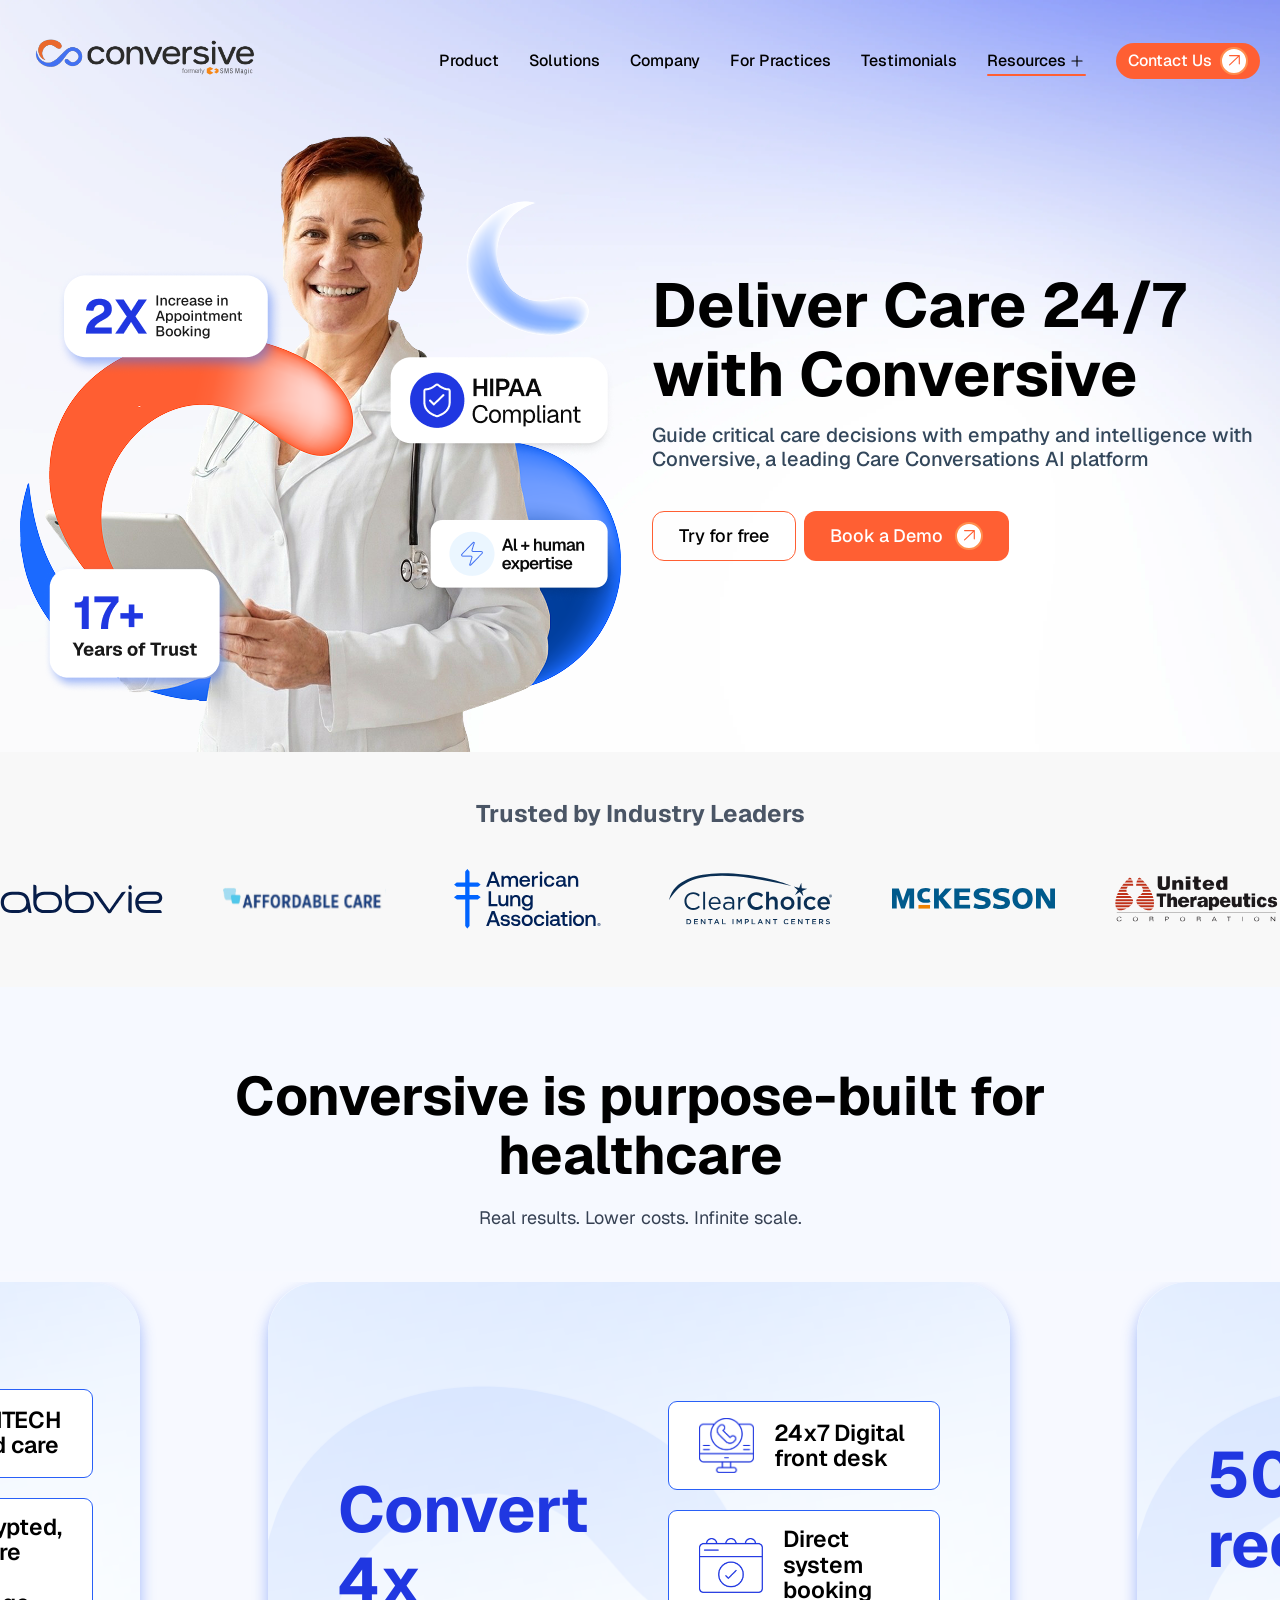
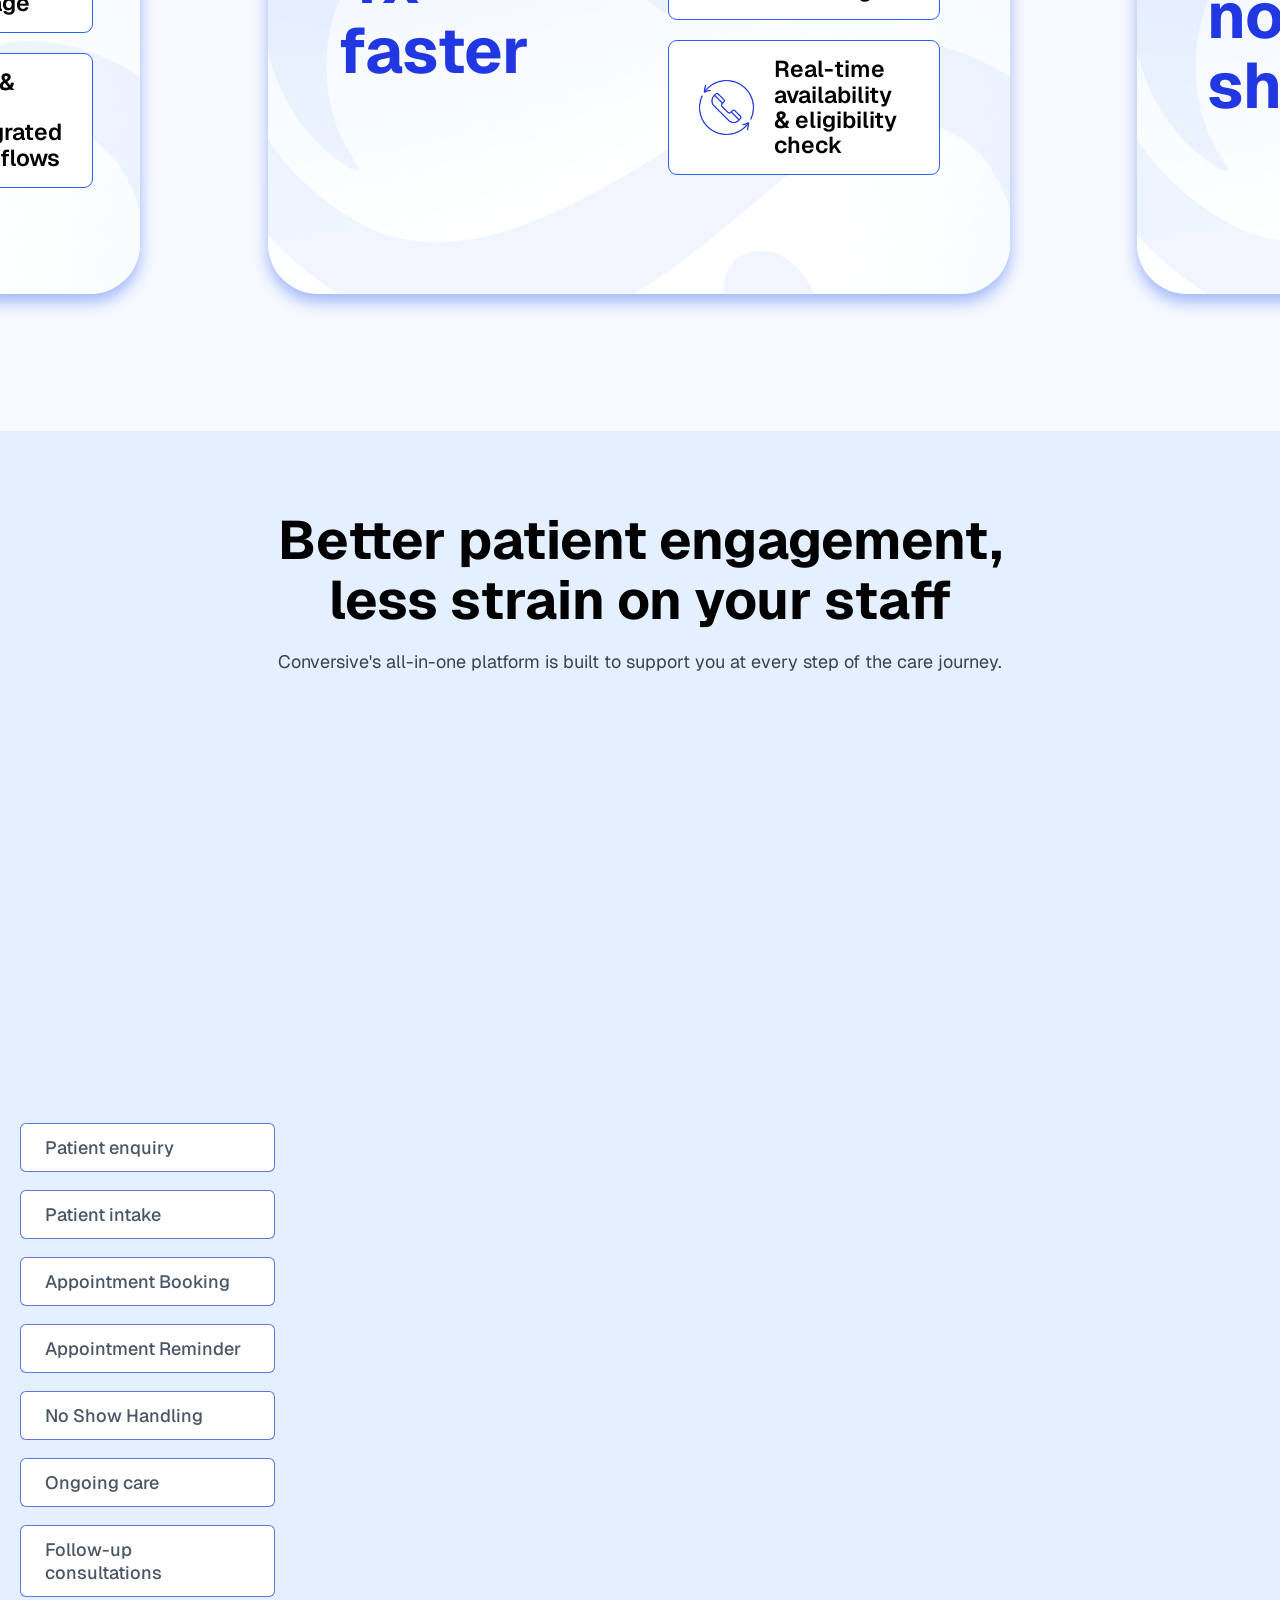
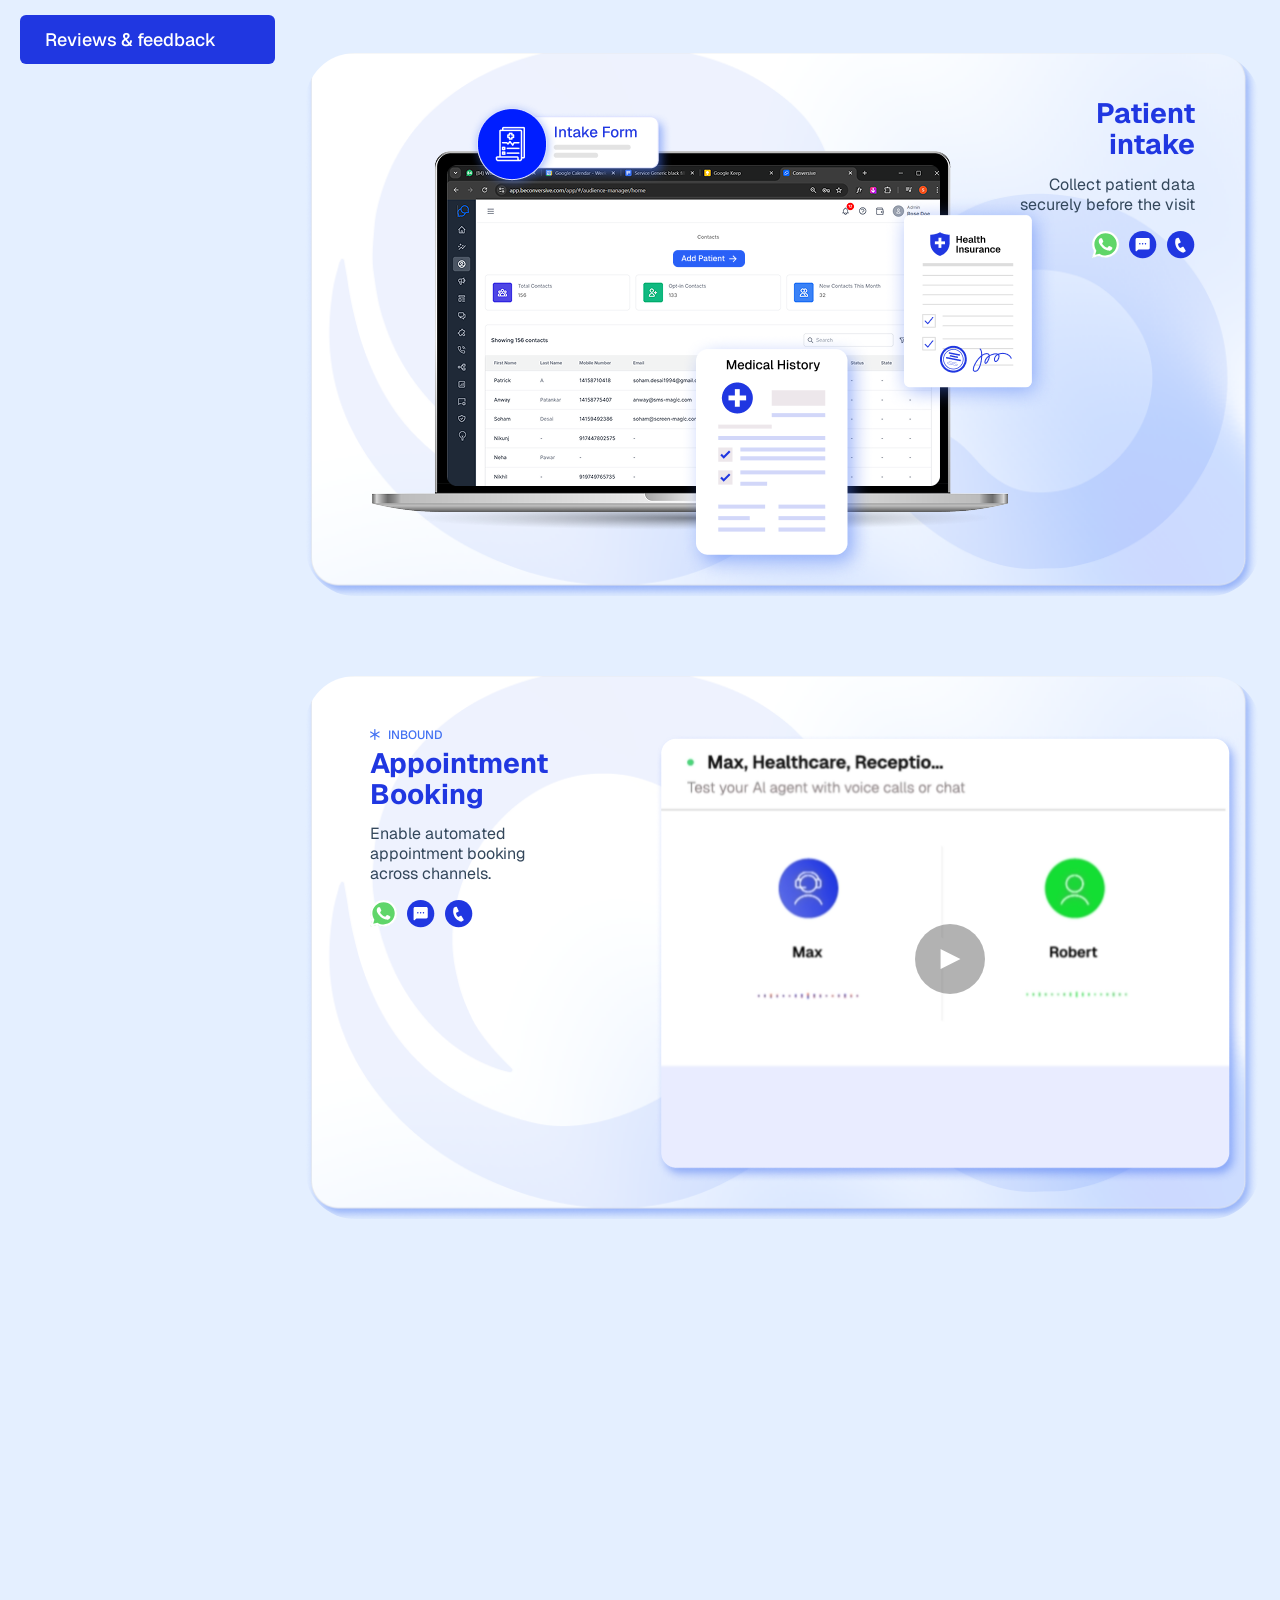
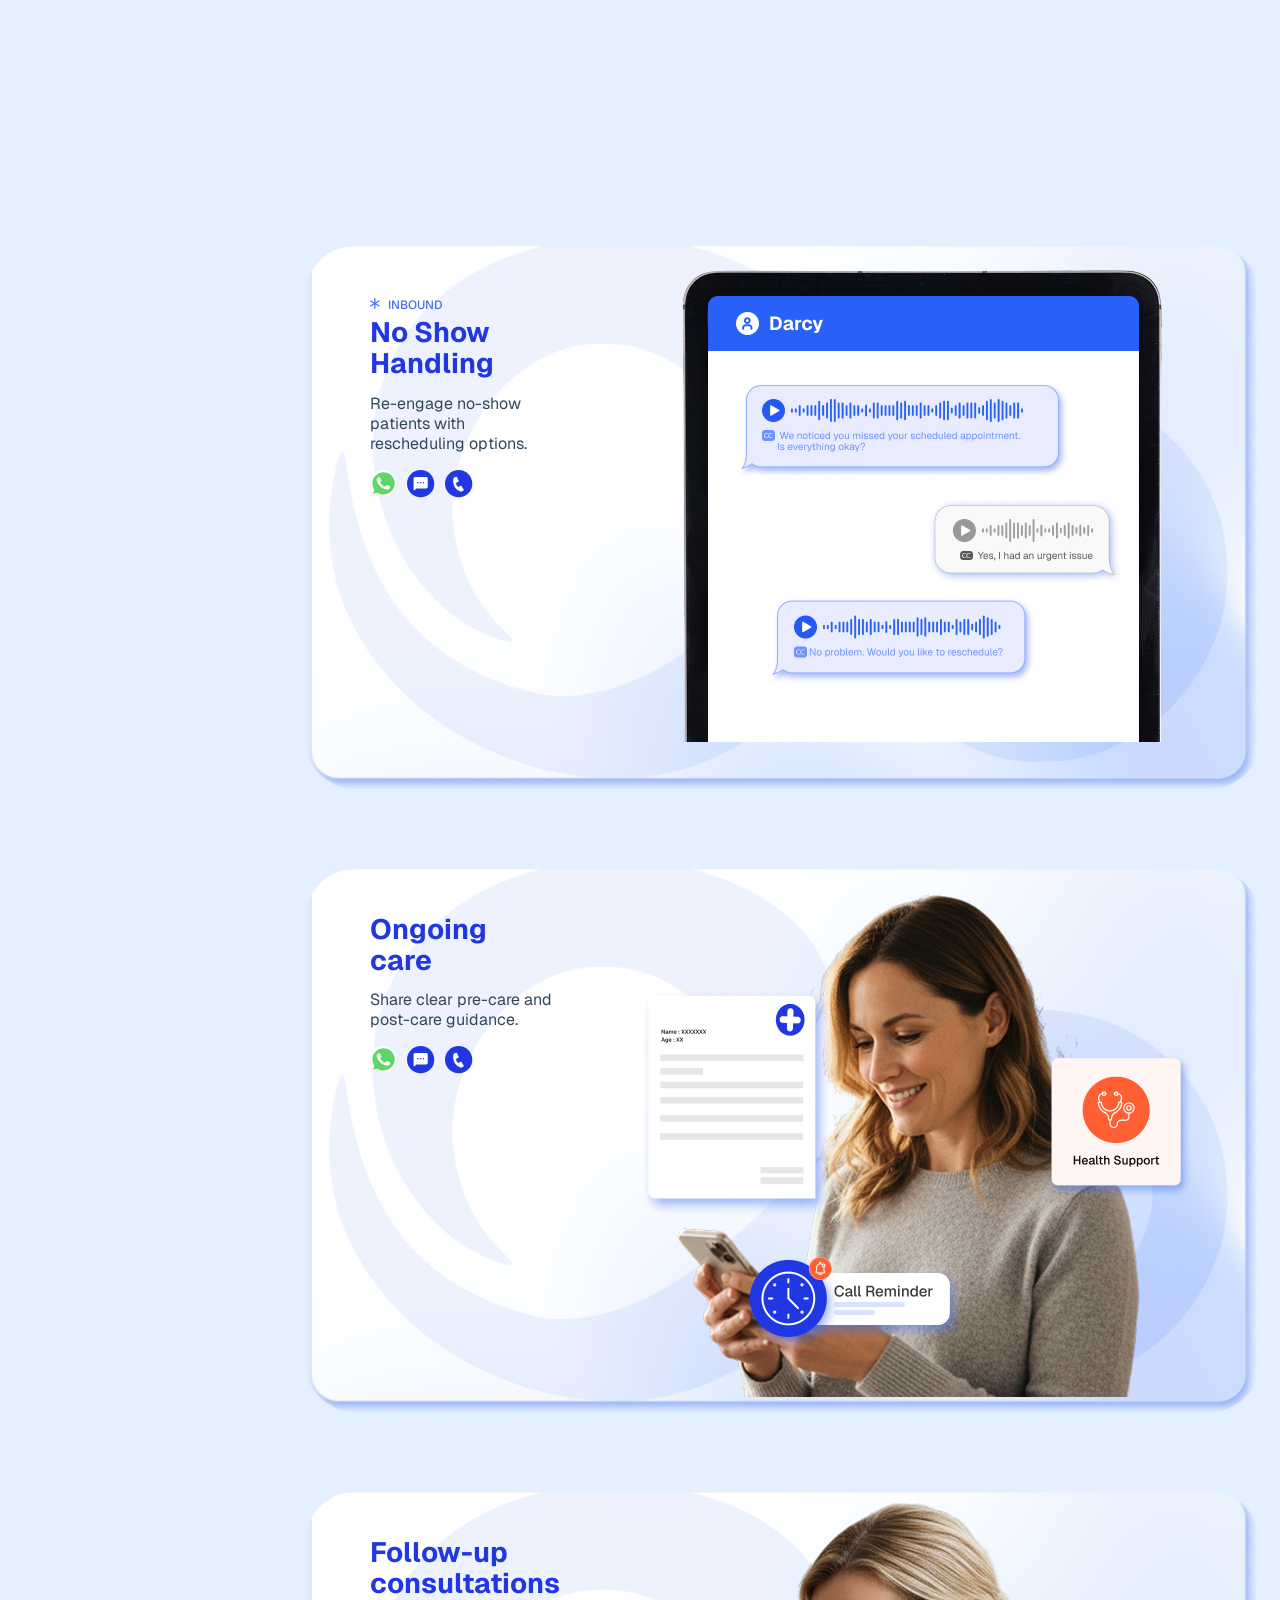
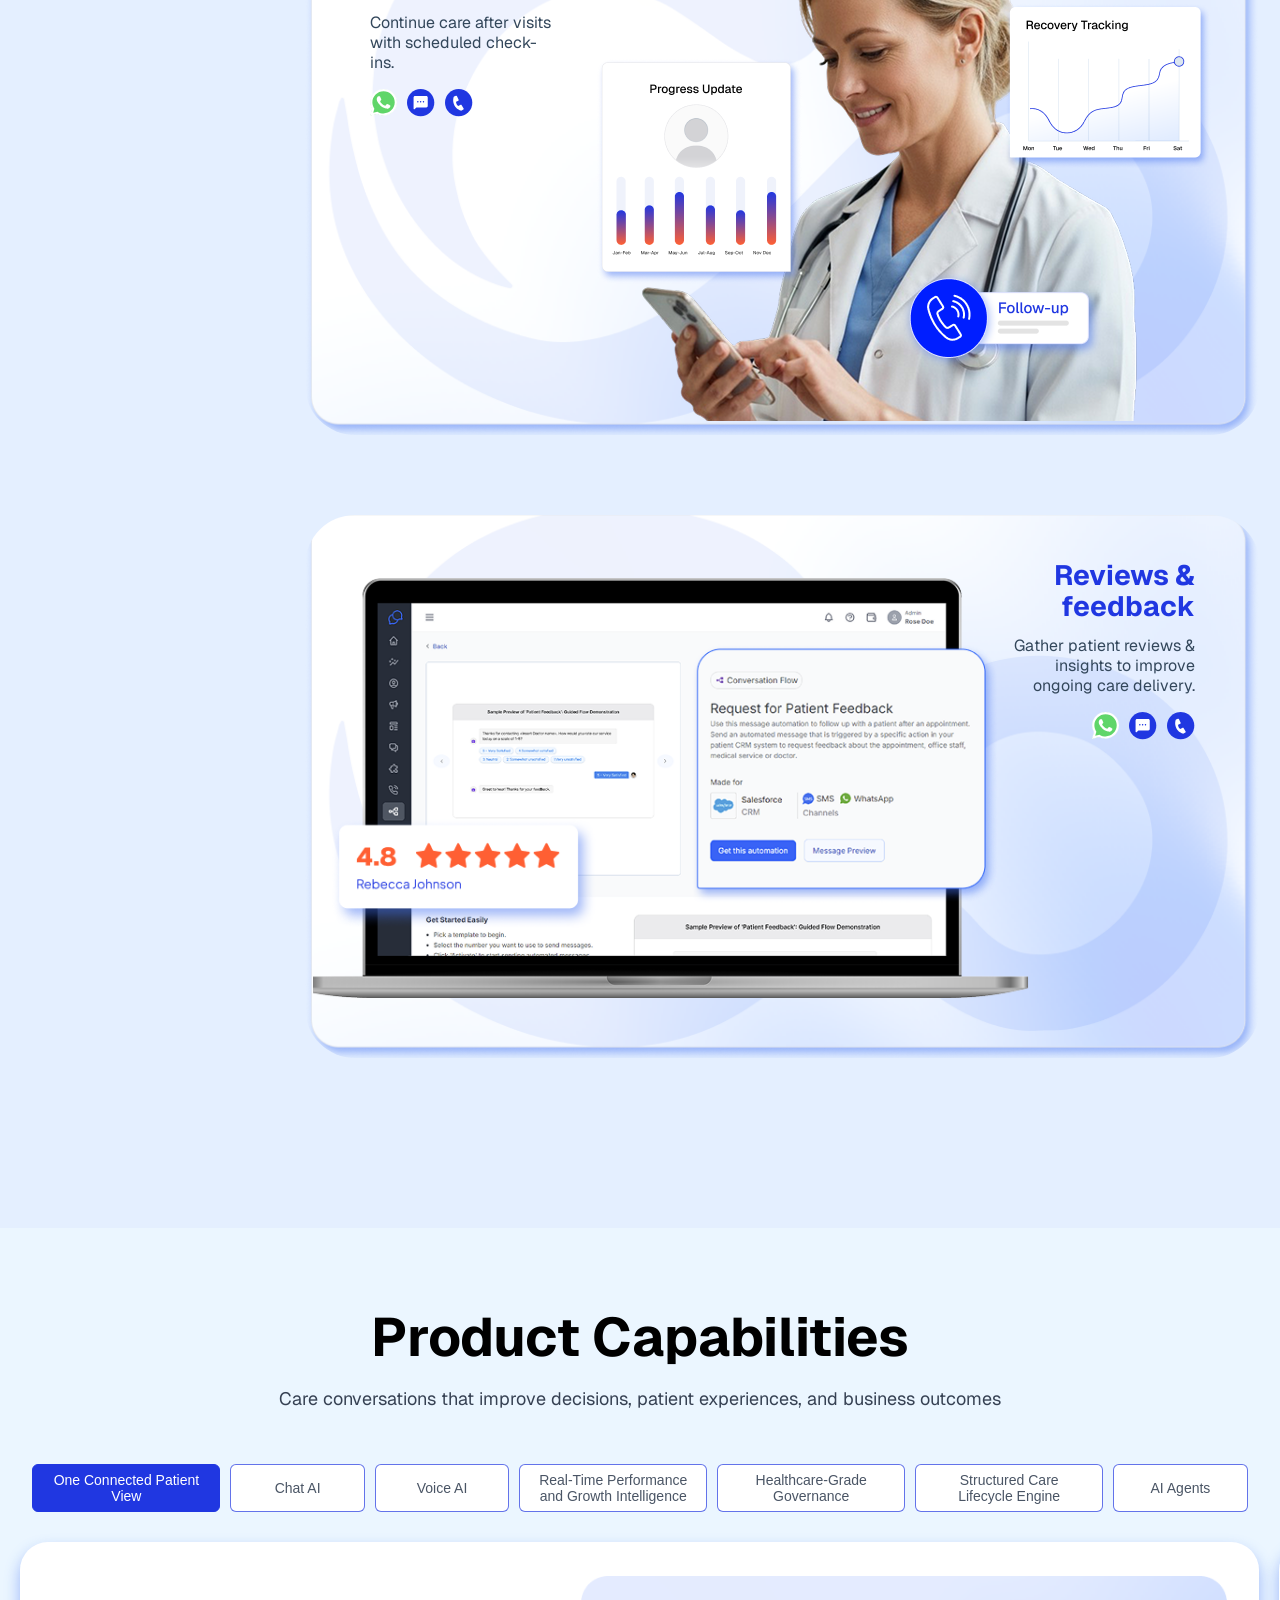
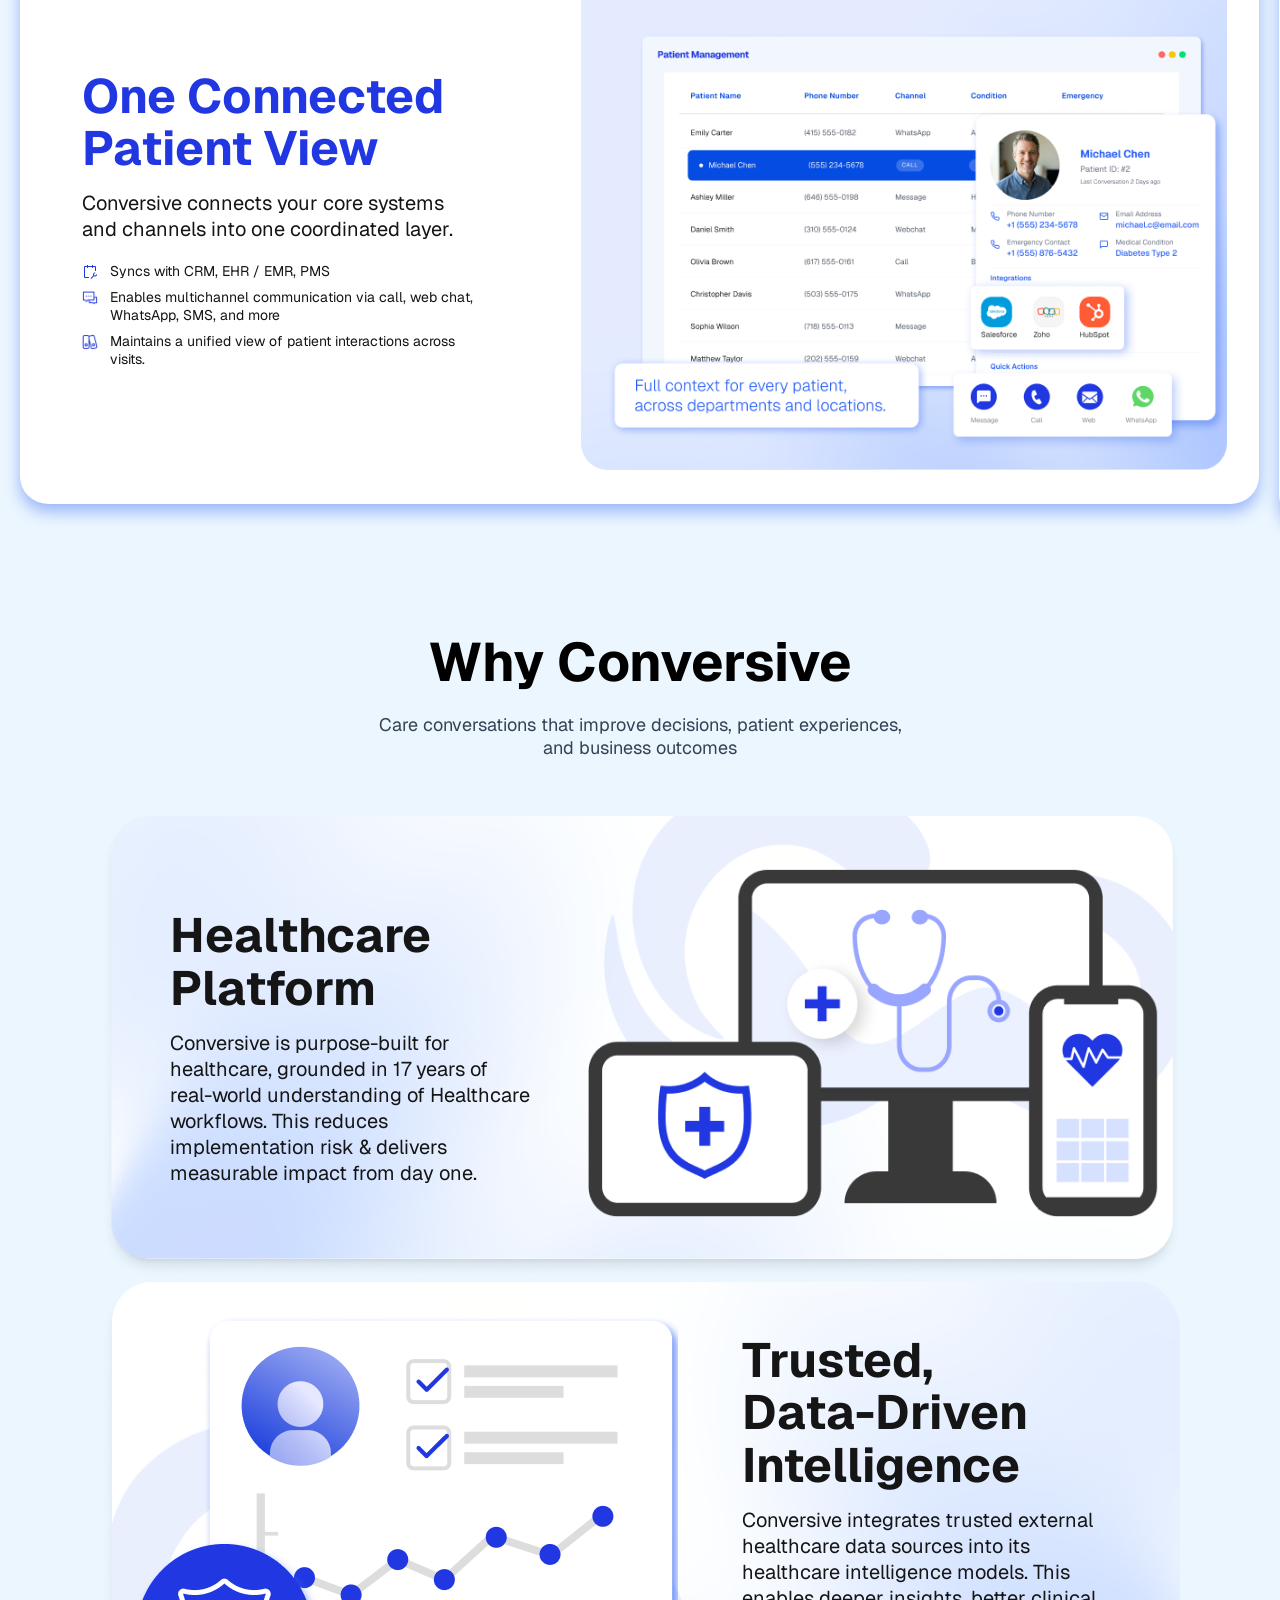
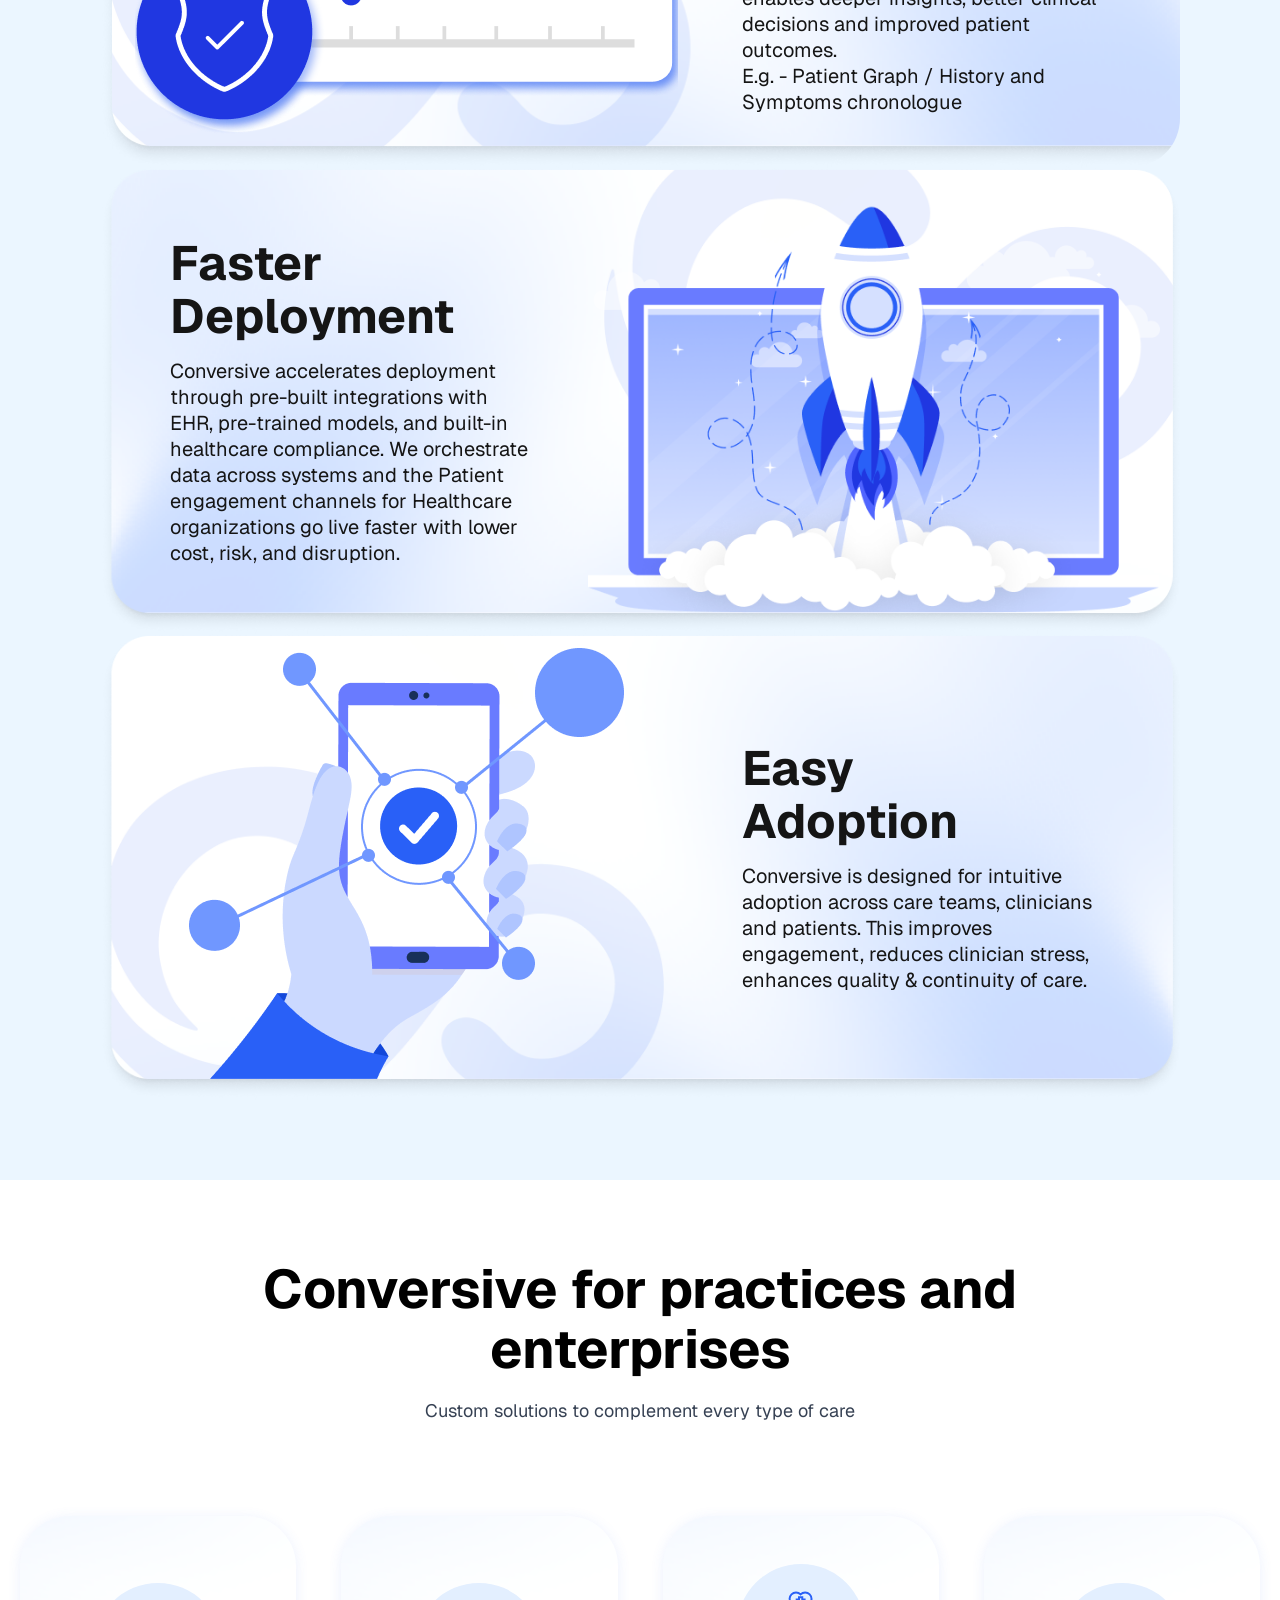
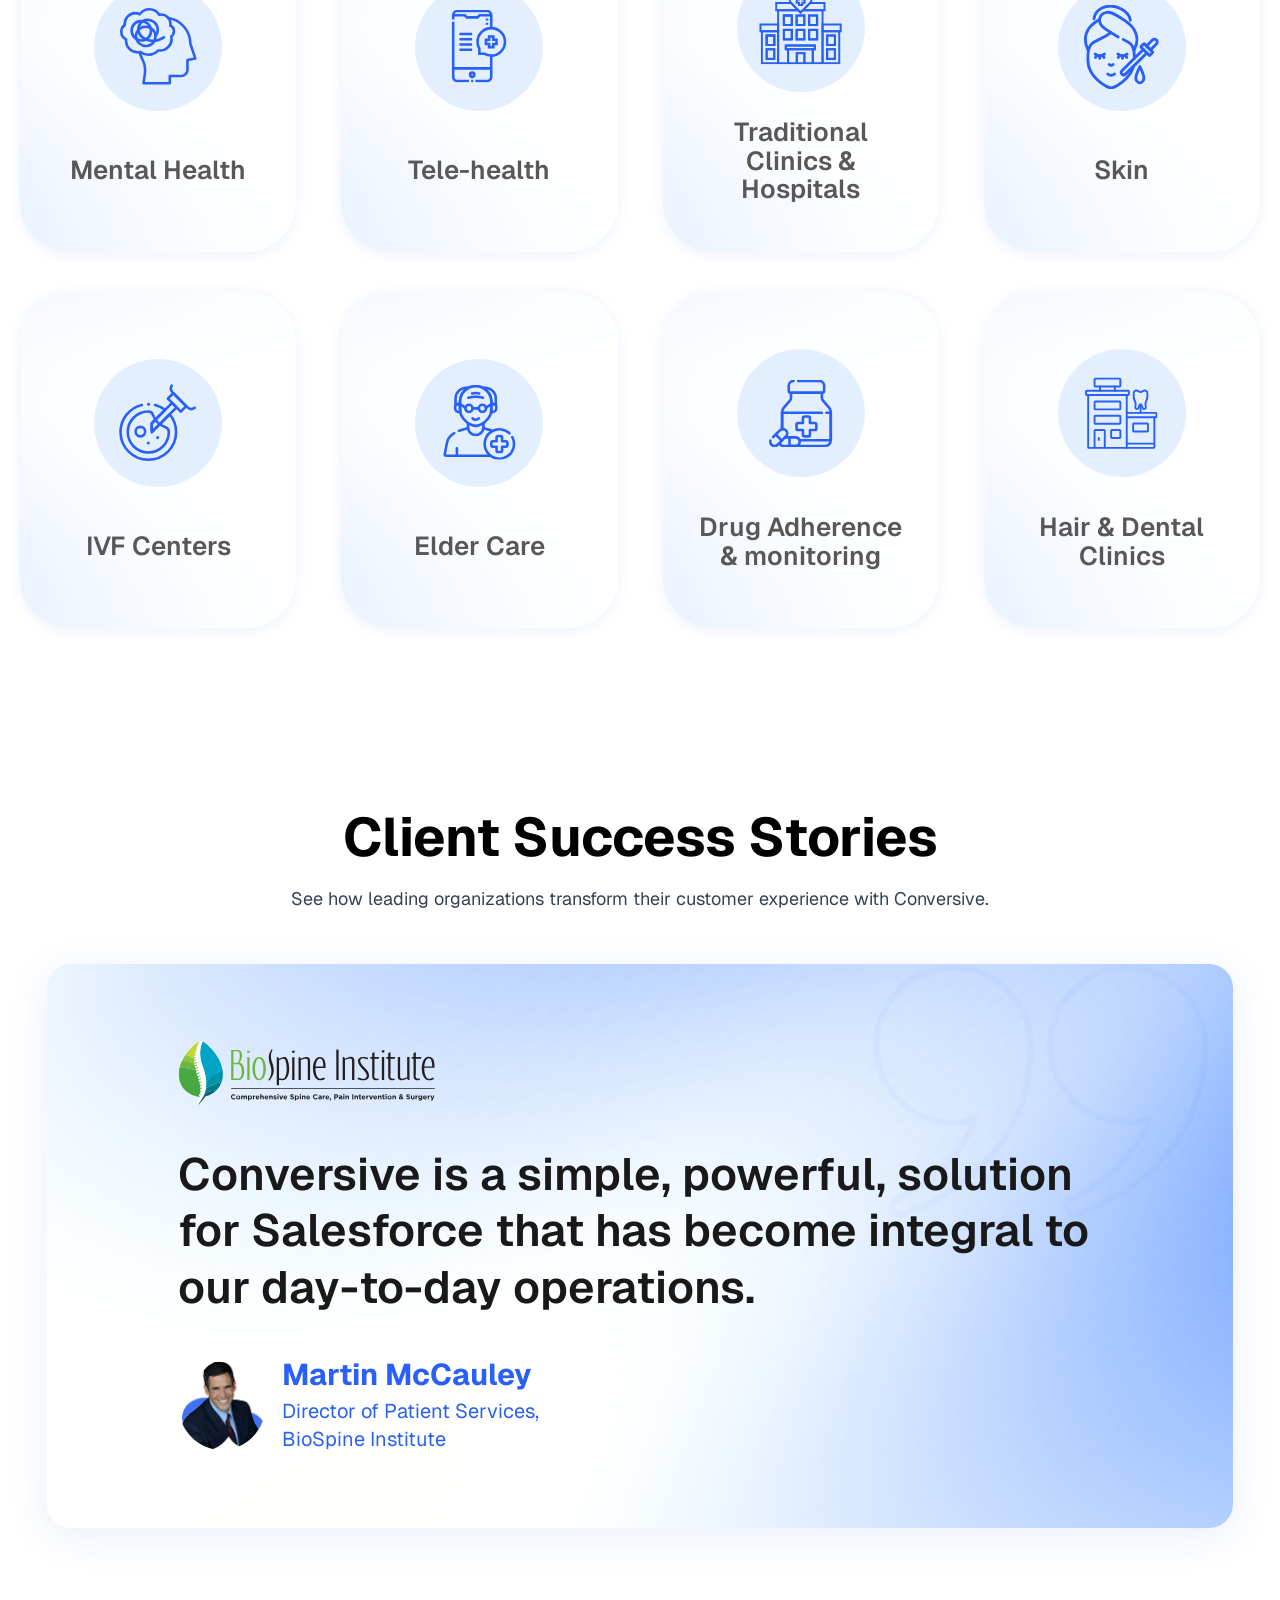
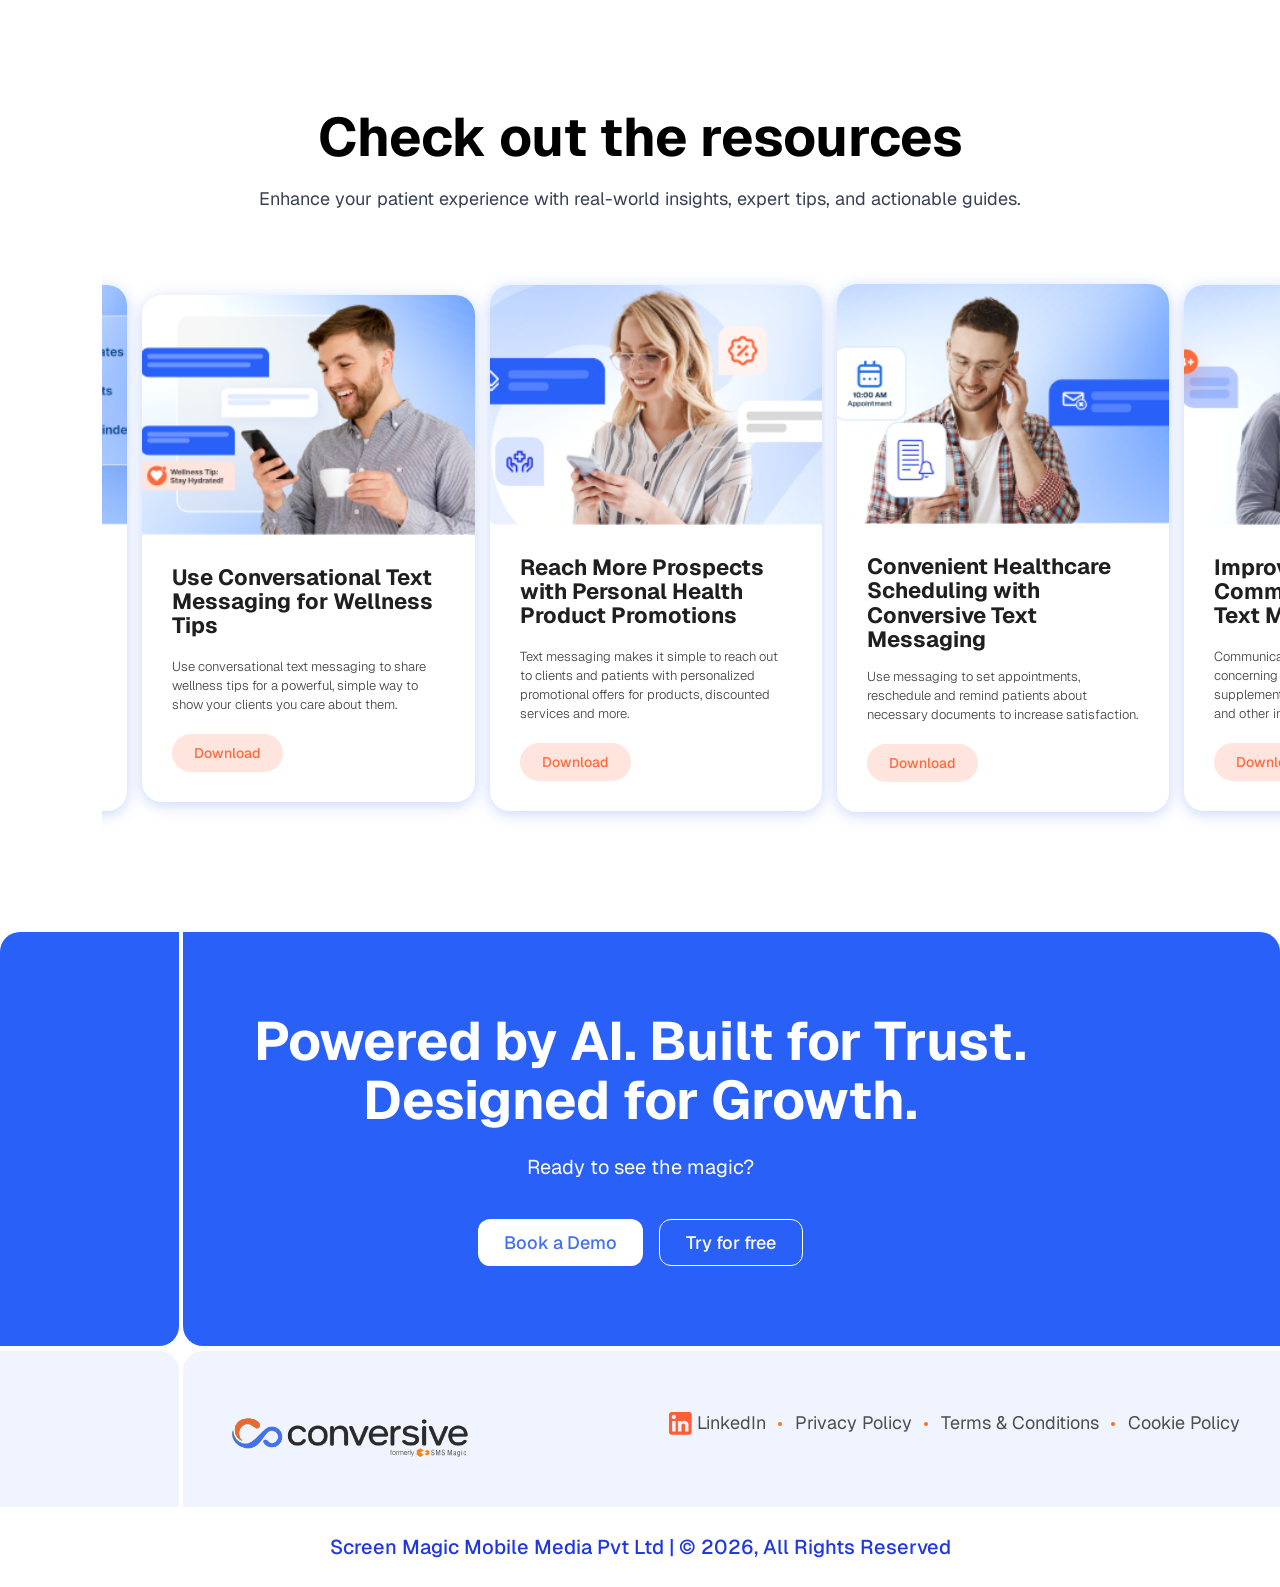
==== commit a827b658: "Latest works added." ====
--- a/index.html
+++ b/index.html
@@ -43,7 +43,7 @@
       <div class="container">
          <div class="col-12 d-flex flex-wrap align-items-center justify-content">
             <div class="logo-box">
-               <a href="https://www.conversive.ai">
+               <a href="https://conversive.ai">
                   <img src="assets/img/conversive-formerly-logo.svg" alt="conversive" />
                </a>
             </div>
@@ -54,12 +54,25 @@
                      <!-- <li class="current-menu-ancestor">
                          <a class="current-menu-item" href="#product">Product</a>
                       </li> -->
-                     <li><a href="#product">Product</a></li>
-                     <li><a href="#solutions">Solutions</a></li>
-                     <li><a href="#company">Company</a></li>
-                     <li><a href="#practices">For Practices</a></li>
-                     <li><a href="#testimonials">Testimonials</a></li>
-                     <!-- <li><a href="#resources">Resources</a></li> -->
+                     <li><a href="https://conversive.ai/#product">Product</a></li>
+                     <li><a href="https://conversive.ai/#solutions">Solutions</a></li>
+                     <li><a href="https://conversive.ai/#company">Company</a></li>
+                     <li><a href="https://conversive.ai/#practices">For Practices</a></li>
+                     <li><a href="https://conversive.ai/#testimonials">Testimonials</a></li>
+                     <li class="has-dropdown"><a href="#">Resources</a>
+
+                        <ul class="sub-menu">
+                           <li>
+                              <a href="https://conversive.ai/#resources">Resources</a>
+                           </li>
+                           <li>
+                              <a href="blogs.html">Blogs</a>
+                           </li>
+
+                        </ul>
+
+                     </li>
+
                      <li class="contact-menu">
                         <!-- <a class="btn aw-btn-primary" href="contact.html">Contact Us</a> -->
                         <a href="#" class="btn-demo">
@@ -90,6 +103,7 @@
             </div>
             <div class="mobile-menu d-lg-none"></div>
 
+
             <div class="menu-bar d-lg-none">
                <button>
                   <span></span>
@@ -119,7 +133,8 @@
                <div class="wow fadeInRight" data-wow-delay=".8s">
                   <div class="banner_content">
                      <h1>Deliver Care 24/7 with Conversive</h1>
-                     <p>Guide critical care decisions with empathy and intelligence with Conversive, a leading Care Conversations AI platform</p>
+                     <p>Guide critical care decisions with empathy and intelligence with Conversive, a leading Care
+                        Conversations AI platform</p>
                      <div class="d-flex banner-btn-wrap">
                         <a href="https://app.beconversive.com/app/#/sign-up" target="_blank"
                            class="btn-demo transparent-bg">
@@ -180,7 +195,8 @@
 
       <section class="healthcare-section" id="product">
          <div class="container">
-            <h2 class="section-title healthcare-title wow fadeInUp" data-wow-delay=".4s">Conversive is purpose-built for healthcare</h2>
+            <h2 class="section-title healthcare-title wow fadeInUp" data-wow-delay=".4s">Conversive is purpose-built for
+               healthcare</h2>
             <p class="section-sub-heading">Real results. Lower costs. Infinite scale.</p>
          </div>
 
@@ -213,7 +229,8 @@
                         </div>
                         <div class="feature-box">
                            <div class="feature-icon">
-                              <img src="assets/img/automated-followups.png" alt="Real-time availability & eligibility check">
+                              <img src="assets/img/automated-followups.png"
+                                 alt="Real-time availability & eligibility check">
                            </div>
                            <div class="feature-cont">
                               <p>Real-time availability & eligibility check</p>
@@ -400,7 +417,7 @@
 
                         <div class="patient-video patient-enquary">
                            <video autoplay muted loop playsinline>
-                              <source src="assets/img/msg-popup-1.mp4" type="video/mp4">
+                              <source src="assets/img/product/msg-popup-2a.mp4" type="video/mp4">
                            </video>
                         </div>
                      </div>
@@ -422,7 +439,7 @@
                               </div>
                            </div>
                            <div class="patient-tab-img">
-                              <img src="assets/img/Pateint-intake.png" alt="">
+                              <img src="assets/img/Patient-Intake.png" alt="">
                            </div>
                         </div>
                      </div>
@@ -521,7 +538,7 @@
                               </div>
                            </div>
                            <div class="patient-tab-img">
-                              <img src="assets/img/no-show.png" alt="">
+                              <img src="assets/img/No-Show-handling-Desktop.png" alt="">
                            </div>
                         </div>
                      </div>
@@ -542,7 +559,7 @@
                               </div>
                            </div>
                            <div class="patient-tab-img">
-                              <img src="assets/img/ongoing.png" alt="">
+                              <img src="assets/img/Ongoing-care-desktop.png" alt="">
                            </div>
                         </div>
                      </div>
@@ -632,8 +649,14 @@
                            </video>
                         </div> -->
 
-                  <div class="tabmobile-card tabmobile-one">
-                     <img src="assets/img/tab1-mobile.png" alt="">
+                  <!-- <div class="tabmobile-card tabmobile-one">
+                     <img src="assets/img/msg-popup-1b.png" alt="">
+                  </div> -->
+
+                  <div class="patient-video patient-enquary mobenq">
+                     <video autoplay muted loop playsinline>
+                        <source src="assets/img/msg-popup-1b.mp4" type="video/mp4">
+                     </video>
                   </div>
 
 
@@ -669,33 +692,33 @@
                </div>
 
 
-             <div class="patient-tabcontent">
-                        <div class="patient-tabcont-inner">
-                           <div class="patient-tab-details">
-                              <div class="patient-content-area">
-                              <div class="pat-cat"><img src="assets/img/star.svg" alt="">
-                                 <h5>Inbound</h5>
-                              </div>
-                              <h3>Appointment Booking</h3>
-                              <p>Enable automated appointment booking across channels.</p>
-                              </div>
-
-                              <div class="patient-social">
-                                 <ul>
-                                    <li><a href="#"><img src="assets/img/whatsapp.svg" alt=""></a></li>
-                                    <li><a href="#"><img src="assets/img/message.svg" alt=""></a></li>
-                                    <li><a href="#"><img src="assets/img/phone.svg" alt=""></a></li>
-                                 </ul>
-                              </div>
-                           </div>
-                           <div class="patient-tab-img">
-                              <!-- <img src="assets/img/audio.png" alt=""> -->
-                              <div class="patient-video">
-                                 <!-- <video loop playsinline>
+               <div class="patient-tabcontent">
+                  <div class="patient-tabcont-inner">
+                     <div class="patient-tab-details">
+                        <div class="patient-content-area">
+                           <div class="pat-cat"><img src="assets/img/star.svg" alt="">
+                              <h5>Inbound</h5>
+                           </div>
+                           <h3>Appointment Booking</h3>
+                           <p>Enable automated appointment booking across channels.</p>
+                        </div>
+
+                        <div class="patient-social">
+                           <ul>
+                              <li><a href="#"><img src="assets/img/whatsapp.svg" alt=""></a></li>
+                              <li><a href="#"><img src="assets/img/message.svg" alt=""></a></li>
+                              <li><a href="#"><img src="assets/img/phone.svg" alt=""></a></li>
+                           </ul>
+                        </div>
+                     </div>
+                     <div class="patient-tab-img">
+                        <!-- <img src="assets/img/audio.png" alt=""> -->
+                        <div class="patient-video">
+                           <!-- <video loop playsinline>
                            <source src="assets/img/appointment-Final.mp4" type="video/mp4">
                         </video> -->
 
-                                 <!-- <div class="video-box">
+                           <!-- <div class="video-box">
                                  <video id="demoVideo" poster="assets/img/audio.png">
                                     <source src="assets/img/appointment-Final.mp4" type="video/mp4">
                                  </video>
@@ -704,23 +727,23 @@
                               </div> -->
 
 
-                                 <div class="video-box">
-
-                                    <video id="demoVideomob" poster="assets/img/audio.png" playsinline>
-                                       <source src="assets/img/appointment-Final.mp4" type="video/mp4">
-                                    </video>
-
-                                    <div class="video-btn" id="videoBtnmov">▶</div>
-
-                                 </div>
-                              </div>
-                           </div>
-                        </div>
-                     </div>
-
-
-
-              
+                           <div class="video-box">
+
+                              <video id="demoVideomob" poster="assets/img/audio.png" playsinline>
+                                 <source src="assets/img/appointment-Final.mp4" type="video/mp4">
+                              </video>
+
+                              <div class="video-btn" id="videoBtnmov">▶</div>
+
+                           </div>
+                        </div>
+                     </div>
+                  </div>
+               </div>
+
+
+
+
 
 
 
@@ -749,8 +772,14 @@
                            </video>
                         </div> -->
 
-                  <div class="tabmobile-card">
+                  <!-- <div class="tabmobile-card">
                      <img src="assets/img/tab4-mobile.png" alt="">
+                  </div> -->
+
+                  <div class="patient-video patient-enquary">
+                     <video autoplay muted loop playsinline>
+                        <source src="assets/img/popup-2-(mobile).mp4" type="video/mp4">
+                     </video>
                   </div>
 
                </div>
@@ -778,7 +807,7 @@
                         </div> -->
 
                   <div class="tabmobile-card">
-                     <img src="assets/img/tab5-mobile.png" alt="">
+                     <img src="assets/img/Ongoing-care-Mobile.png" alt="">
                   </div>
 
                </div>
@@ -874,142 +903,171 @@
 
 
 
-   <!-- <section class="product-sec" id="product-capabilities">
+      <section class="product-sec" id="product-capabilities">
          <div class="container">
             <h2 class="section-title healthcare-title wow fadeInUp" data-wow-delay=".4s">Product Capabilities</h2>
-            <p class="section-sub-heading">Care conversations that improve decisions, patient experiences, and business outcomes</p>
-         </div>
-
-
-          <div class="capabilities">
-
-                  <div class="cap-tabs">
-                     <button class="tab active" data-index="0"> <span> One Connected Patient View </span></button>
-                     <button class="tab" data-index="1"><span> Chat AI </span></button>
-                     <button class="tab" data-index="2"><span> Voice AI </span></button>
-                     <button class="tab" data-index="3"><span>Real-Time Performance and Growth Intelligence </span></button>
-                     <button class="tab" data-index="4"><span> Healthcare-Grade Governance </span></button>
-                     <button class="tab" data-index="5"><span> Structured Care Lifecycle Engine </span></button>
-                     <button class="tab" data-index="6"><span> AI Agents</span></button>
-                   
-                  </div>
-
-                  <div class="owl-carousel cap-slider">
-
-                     <div class="item">
-                           <div class="product-card">
-                                 <div class="conversive-content">
-                                    <h3>One Connected Patient View</h3>
-                                    <p>Conversive connects your core systems and channels into one coordinated layer.</p>
-                                    <ul>
-                                       <li> <img src="assets/img/t-icon-1.png" alt=""> Syncs with CRM, EHR / EMR, PMS </li>
-                                       <li> <img src="assets/img/t-icon-2.png" alt=""> Enables multichannel communication via call, web chat, WhatsApp, SMS, and more</li>
-                                       <li> <img src="assets/img/t-icon-3.png" alt=""> Maintains a unified view of patient interactions across visits.t</li>   
-                                    </ul>
-                                 </div>
-                                 <div class="conversive-img">
-                                    <img src="assets/img/product/One-connected-patient-view-Desktop.png" alt="">
-                                 </div>
-                            </div>
-                     </div>
-                     <div class="item">
-                        <div class="product-card">
-                                 <div class="conversive-content">
-                                    <h3>Chat AI :Digital Front Desk and Self-Service Engine</h3>
-                                    <ul>
-                                       <li> <img src="assets/img/t-icon-4.png" alt=""> 24/7 instant inquiry response & appointment booking </li>
-                                       <li> <img src="assets/img/t-icon-5.png" alt=""> Campaign attribution to confirmed appointments</li>
-                                       <li> <img src="assets/img/t-icon-6.png" alt=""> Structured patient intake & document capture</li>   
-                                       <li> <img src="assets/img/t-icon-7.png" alt=""> Automated reminders and self-service reschedules</li>  
-                                    </ul>
-                                 </div>
-                                 <div class="conversive-img">
-                                    <img src="assets/img/product/Chat-AI-desktop.png" alt="">
-                                 </div>
-                            </div>
-                     </div>
-                     <div class="item">
-                       <div class="product-card">
-                                 <div class="conversive-content">
-                                    <h3>Voice AI: High-Volume Call Automation & Recovery</h3>
-                                    <ul>
-                                       <li> <img src="assets/img/t-icon-8.png" alt=""> Peak overflow handling </li>
-                                       <li> <img src="assets/img/t-icon-9.png" alt=""> Appointments, reminders, and no-show recovery</li>
-                                       <li> <img src="assets/img/t-icon-10.png" alt=""> Ongoing care & post‑procedure outreach</li> 
-                                       <li> <img src="assets/img/t-icon-11.png" alt=""> Urgency detection and live escalation</li>     
-                                    </ul>
-                                 </div>
-                                 <div class="conversive-img">
-                                    <img src="assets/img/product/Voice-AI-desktop.png" alt="">
-                                 </div>
-                            </div>
-                     </div>
-                     <div class="item">
-                          <div class="product-card">
-                                 <div class="conversive-content">
-                                    <h3>Real-Time Performance and Growth Intelligence</h3>
-                                    <ul>
-                                       <li> <img src="assets/img/t-icon-12.png" alt=""> Inquiry-to-appointment conversion tracking </li>
-                                       <li> <img src="assets/img/t-icon-13.png" alt=""> No-show and slot utilization analytics</li>
-                                       <li> <img src="assets/img/t-icon-14.png" alt=""> Follow-up completion and care gap monitoring</li>
-                                       <li> <img src="assets/img/t-icon-15.png" alt=""> Marketing attribution to confirmed appointments</li>    
-                                    </ul>
-                                 </div>
-                                 <div class="conversive-img">
-                                    <img src="assets/img/product/Real-time-performance-Desktop.png" alt="">
-                                 </div>
-                            </div>
-                     </div>
-                      <div class="item">
-                         <div class="product-card">
-                                 <div class="conversive-content">
-                                    <h3>Healthcare-Grade Governance</h3>
-                                    <ul>
-                                       <li> <img src="assets/img/t-icon-16.png" alt=""> Consent capture and preference tracking </li>
-                                       <li> <img src="assets/img/t-icon-17.png" alt=""> Secure handling of patient data</li>
-                                       <li> <img src="assets/img/t-icon-18.png" alt=""> Role-based access control</li> 
-                                       <li> <img src="assets/img/t-icon-18a.png" alt=""> Audit-ready conversation logs</li> 
-                                       <li> <img src="assets/img/t-icon-19.png" alt=""> HIPAA-aligned (US) and DPDP-aligned (India) workflows</li>   
-                                    </ul>
-                                 </div>
-                                 <div class="conversive-img">
-                                    <img src="assets/img/product/Health-grade-Desktop.png" alt="">
-                                 </div>
-                            </div>
-                     </div>
-                      <div class="item">
-                        <div class="product-card">
-                                 <div class="conversive-content">
-                                    <h3>Structured Care Lifecycle Engine</h3>
-                                    <ul>
-                                       <li> <img src="assets/img/t-icon-20.png" alt=""> Journey orchestration from inquiry to retention </li>
-                                       <li> <img src="assets/img/t-icon-21.png" alt=""> Automated stage-based triggers and workflows</li>
-                                       <li> <img src="assets/img/t-icon-22.png" alt=""> Pre-visit, post-visit, acute, and chronic care journeys</li>   
-                                    </ul>
-                                 </div>
-                                 <div class="conversive-img">
-                                    <img src="assets/img/product/Structured-Care-Desktop.png" alt="">
-                                 </div>
-                            </div>
-                     </div>
-                      <div class="item">
-                        <div class="product-card">
-                                 <div class="conversive-content">
-                                    <h3>AI Agents Across the Patient Lifecycle</h3>
-                                    
-                                 </div>
-                                 <div class="conversive-img">
-                                    <img src="assets/img/product/AI-agents-Desktop.png" alt="">
-                                 </div>
-                            </div>
-                     </div>
-
-                  </div>
-
-         </div>
-        
-
-   </section> -->
+            <p class="section-sub-heading">Care conversations that improve decisions, patient experiences, and business
+               outcomes</p>
+         </div>
+
+
+         <!--tab-->
+
+         <div class="capabilities">
+
+            <!-- Tabs -->
+            <div class="cap-tabs">
+               <button class="tab active" data-index="0"> <span> One Connected Patient View </span></button>
+               <button class="tab" data-index="1"><span> Chat AI </span></button>
+               <button class="tab" data-index="2"><span> Voice AI </span></button>
+               <button class="tab" data-index="3"><span>Real-Time Performance and Growth Intelligence </span></button>
+               <button class="tab" data-index="4"><span> Healthcare-Grade Governance </span></button>
+               <button class="tab" data-index="5"><span> Structured Care Lifecycle Engine </span></button>
+               <button class="tab" data-index="6"><span> AI Agents</span></button>
+
+            </div>
+
+            <!-- Owl Slider -->
+            <div class="owl-carousel cap-slider">
+
+               <div class="item">
+                  <div class="product-card">
+                     <div class="conversive-content">
+                        <h3>One Connected Patient View</h3>
+                        <p>Conversive connects your core systems and channels into one coordinated layer.</p>
+                        <ul>
+                           <li> <img src="assets/img/t-icon-1.png" alt=""> Syncs with CRM, EHR / EMR, PMS </li>
+                           <li> <img src="assets/img/t-icon-2.png" alt=""> Enables multichannel communication via call,
+                              web chat, WhatsApp, SMS, and more</li>
+                           <li> <img src="assets/img/t-icon-3.png" alt=""> Maintains a unified view of patient
+                              interactions across visits.</li>
+                        </ul>
+                     </div>
+                     <div class="conversive-img">
+                        <img class="f-desk" src="assets/img/product/One-connected-patient-view-Desktop.png" alt="">
+                        <img class="m-mobile" src="assets/img/product/mobile/One-connected-patient-view-Mobile.png"
+                           alt="">
+                     </div>
+                  </div>
+               </div>
+               <div class="item">
+                  <div class="product-card">
+                     <div class="conversive-content">
+                        <h3>Chat AI :Digital Front Desk and Self-Service Engine</h3>
+                        <ul>
+                           <li> <img src="assets/img/t-icon-4.png" alt=""> 24/7 instant inquiry response & appointment
+                              booking </li>
+                           <li> <img src="assets/img/t-icon-5.png" alt=""> Campaign attribution to confirmed
+                              appointments</li>
+                           <li> <img src="assets/img/t-icon-6.png" alt=""> Structured patient intake & document capture
+                           </li>
+                           <li> <img src="assets/img/t-icon-7.png" alt=""> Automated reminders and self-service
+                              reschedules</li>
+                        </ul>
+                     </div>
+                     <div class="conversive-img">
+                        <img class="f-desk" src="assets/img/product/Chat-AI-desktop.png" alt="">
+                        <img class="m-mobile" src="assets/img/product/mobile/Chat-AI-Mobile.png" alt="">
+                     </div>
+                  </div>
+               </div>
+               <div class="item">
+                  <div class="product-card">
+                     <div class="conversive-content">
+                        <h3>Voice AI: High-Volume Call Automation & Recovery</h3>
+                        <ul>
+                           <li> <img src="assets/img/t-icon-8.png" alt=""> Peak overflow handling </li>
+                           <li> <img src="assets/img/t-icon-9.png" alt=""> Appointments, reminders, and no-show recovery
+                           </li>
+                           <li> <img src="assets/img/t-icon-10.png" alt=""> Ongoing care & post‑procedure outreach</li>
+                           <li> <img src="assets/img/t-icon-11.png" alt=""> Urgency detection and live escalation</li>
+                        </ul>
+                     </div>
+                     <div class="conversive-img">
+                        <img class="f-desk" src="assets/img/product/Voice-AI-desktop.png" alt="">
+                        <img class="m-mobile" src="assets/img/product/mobile/Voice-AI-Mobile.png" alt="">
+                     </div>
+                  </div>
+               </div>
+               <div class="item">
+                  <div class="product-card">
+                     <div class="conversive-content">
+                        <h3>Real-Time Performance and Growth Intelligence</h3>
+                        <ul>
+                           <li> <img src="assets/img/t-icon-12.png" alt=""> Inquiry-to-appointment conversion tracking
+                           </li>
+                           <li> <img src="assets/img/t-icon-13.png" alt=""> No-show and slot utilization analytics</li>
+                           <li> <img src="assets/img/t-icon-14.png" alt=""> Follow-up completion and care gap monitoring
+                           </li>
+                           <li> <img src="assets/img/t-icon-15.png" alt=""> Marketing attribution to confirmed
+                              appointments</li>
+                        </ul>
+                     </div>
+                     <div class="conversive-img">
+                        <img class="f-desk" src="assets/img/product/Real-time-performance-Desktop.png" alt="">
+                        <img class="m-mobile" src="assets/img/product/mobile/Real-time-performance-Mobile.png" alt="">
+                     </div>
+                  </div>
+               </div>
+               <div class="item">
+                  <div class="product-card">
+                     <div class="conversive-content">
+                        <h3>Healthcare-Grade Governance</h3>
+                        <ul>
+                           <li> <img src="assets/img/t-icon-16.png" alt=""> Consent capture and preference tracking
+                           </li>
+                           <li> <img src="assets/img/t-icon-17.png" alt=""> Secure handling of patient data</li>
+                           <li> <img src="assets/img/t-icon-18.png" alt=""> Role-based access control</li>
+                           <li> <img src="assets/img/t-icon-18a.png" alt=""> Audit-ready conversation logs</li>
+                           <li> <img src="assets/img/t-icon-19.png" alt=""> HIPAA-aligned (US) and DPDP-aligned (India)
+                              workflows</li>
+                        </ul>
+                     </div>
+                     <div class="conversive-img">
+                        <img class="f-desk" src="assets/img/product/Health-grade-Desktop.png" alt="">
+                        <img class="m-mobile" src="assets/img/product/mobile/Health-grade-Mobile.png" alt="">
+                     </div>
+                  </div>
+               </div>
+               <div class="item">
+                  <div class="product-card">
+                     <div class="conversive-content">
+                        <h3>Structured Care Lifecycle Engine</h3>
+                        <ul>
+                           <li> <img src="assets/img/t-icon-20.png" alt=""> Journey orchestration from inquiry to
+                              retention </li>
+                           <li> <img src="assets/img/t-icon-21.png" alt=""> Automated stage-based triggers and workflows
+                           </li>
+                           <li> <img src="assets/img/t-icon-22.png" alt=""> Pre-visit, post-visit, acute, and chronic
+                              care journeys</li>
+                        </ul>
+                     </div>
+                     <div class="conversive-img">
+                        <img class="f-desk" src="assets/img/product/Structured-Care-Desktop.png" alt="">
+                        <img class="m-mobile" src="assets/img/product/mobile/Structured-Care-Mobile.png" alt="">
+                     </div>
+                  </div>
+               </div>
+               <div class="item">
+                  <div class="product-card">
+                     <div class="conversive-content">
+                        <h3>AI Agents Across the Patient Lifecycle</h3>
+
+                     </div>
+                     <div class="conversive-img">
+                        <img class="f-desk" src="assets/img/product/AI-agents-Desktop.png" alt="">
+                        <img class="m-mobile" src="assets/img/product/mobile/AI-agents-Mobile.png" alt="">
+                     </div>
+                  </div>
+               </div>
+
+            </div>
+
+         </div>
+
+         <!--tab end-->
+
+      </section>
 
 
 
@@ -1047,7 +1105,8 @@
                            outcomes.<br>E.g. - Patient Graph / History and Symptoms chronologue</p>
                      </div>
                      <div class="conversive-img conversive-imgtwo">
-                        <img src="assets/img/trust-data-driven-and-intelligence.png" alt="Trusted, Data-Driven Intelligence">
+                        <img src="assets/img/trust-data-driven-and-intelligence.png"
+                           alt="Trusted, Data-Driven Intelligence">
                      </div>
                   </div>
 
@@ -1283,7 +1342,7 @@
 
       <!-- enterprise -->
 
-      <!-- <section class="enterprise-section resources-sec" id="resources">
+      <section class="enterprise-section resources-sec" id="resources">
          <div class="container">
             <h2 class="section-title healthcare-title wow fadeInUp" data-wow-delay=".4s">Check out the resources</h2>
             <p class="section-sub-heading">Enhance your patient experience with real-world insights, expert tips, and
@@ -1292,11 +1351,12 @@
 
 
          <div class="resources-carousel owl-carousel">
-            
+
             <div class="resource-slide">
                <div class="resource-card">
                   <div class="card-image">
-                     <img src="assets/img/blog-1.png" alt="">
+                     <img class="f-desk" src="assets/img/Desktop-case-study-1.png" alt="">
+                     <img class="m-mobile" src="assets/img/product/re-mobile/mobile-case-study-1.png" alt="">
                   </div>
 
                   <div class="card-content">
@@ -1309,18 +1369,19 @@
                         powerful, simple way to show your clients you care about them.
                      </p>
 
-                     <a href="#" class="download-btn">Download</a>
-                  </div>
-
-               </div>
-            </div>
-
-
+                     <a href="javascript:void(0);" class="download-btn"
+                        data-pdf="https://go.beconversive.com/hubfs/Case%20Study_Use%20Conversational%20Text%20Messaging.pdf"
+                        data-title="Case Study | Conversational Text Messaging (Conversive.ai)">Download</a>
+                  </div>
+
+               </div>
+            </div>
 
             <div class="resource-slide">
                <div class="resource-card">
                   <div class="card-image">
-                     <img src="assets/img/blog-2.png" alt="">
+                     <img class="f-desk" src="assets/img/Desktop-case-study-2.jpg" alt="">
+                     <img class="m-mobile" src="assets/img/product/re-mobile/mobile-case-study-2.jpg" alt="">
                   </div>
 
                   <div class="card-content">
@@ -1333,7 +1394,9 @@
                         promotional offers for products, discounted services and more.
                      </p>
 
-                     <a href="#" class="download-btn">Download</a>
+                     <a href="javascript:void(0);" class="download-btn"
+                        data-pdf="https://go.beconversive.com/hubfs/Case%20Study_Reach%20More%20Prospects.pdf"
+                        data-title="Case Study | Reach More Prospects (Conversive.ai)">Download</a>
                   </div>
 
                </div>
@@ -1344,7 +1407,8 @@
             <div class="resource-slide">
                <div class="resource-card">
                   <div class="card-image">
-                     <img src="assets/img/blog-3.png" alt="">
+                     <img class="f-desk" src="assets/img/Desktop-case-study-3.png" alt="">
+                     <img class="m-mobile" src="assets/img/product/re-mobile/mobile-case-study-3.png" alt="">
                   </div>
 
                   <div class="card-content">
@@ -1357,7 +1421,9 @@
                         increase satisfaction.
                      </p>
 
-                     <a href="#" class="download-btn">Download</a>
+                     <a href="javascript:void(0);" class="download-btn"
+                        data-pdf="https://go.beconversive.com/hubfs/Case%20Study_Healthcare%20Scheduling.pdf"
+                        data-title="Case Study | Healthcare Scheduling (Conversive.ai)">Download</a>
                   </div>
 
                </div>
@@ -1367,30 +1433,30 @@
             <div class="resource-slide">
                <div class="resource-card">
                   <div class="card-image">
-                     <img src="assets/img/blog-1.png" alt="">
+                     <img class="f-desk" src="assets/img/Desktop-case-study-4.png" alt="">
+                     <img class="m-mobile" src="assets/img/product/re-mobile/mobile-case-study-4.png" alt="">
                   </div>
 
                   <div class="card-content">
                      <h3>
-                        Use Conversational Text Messaging for Wellness Tips
+                        Improving Patient Communication with Text Messaging
                      </h3>
 
                      <p>
-                        Use conversational text messaging to share wellness tips for a
-                        powerful, simple way to show your clients you care about them.
+                        Communicate about notifications and updates concerning lab work, new products and supplements or
+                        services becoming available and other important updates.
                      </p>
 
-                     <a href="#" class="download-btn">Download</a>
-                  </div>
-
-               </div>
-            </div>
-         </div>
-
-      </section> -->
-
-
-
+                     <a href="javascript:void(0);" class="download-btn"
+                        data-pdf="https://go.beconversive.com/hubfs/Case%20Study_Improving%20Patient%20Communications.pdf"
+                        data-title="Case Study | Improving Patient Communications (Conversive.ai)">Download</a>
+                  </div>
+
+               </div>
+            </div>
+         </div>
+
+      </section>
 
       <!-- CTA SECTION -->
 
@@ -1494,13 +1560,12 @@
    </div>
 </footer> -->
 
-
       <footer>
 
          <div class="container">
             <div class="footer-inner">
                <div class="footer-brand">
-                  <a href="https://www.conversive.ai" class="logo">
+                  <a href="https://conversive.ai" class="logo">
                      <img src="assets/img/conversive-formerly-logo.svg" alt="conversive">
                   </a>
 
@@ -1545,6 +1610,17 @@
       </div>
    </div>
 
+   <div id="pdfModal" class="modal resources-modal" aria-hidden="true">
+      <div class="modal__backdrop" data-close></div>
+      <div class="modal__panel" role="dialog" aria-modal="true">
+         <button class="modal__close" type="button" data-close aria-label="Close">✕</button>
+         <div class="modal__body">
+            <h2>Download File</h2>
+            <div id="hubspotForm"></div>
+         </div>
+      </div>
+   </div>
+
    <!-- Script -->
    <!-- <script src="assets/js/jquery-3.7.0.min.js"></script> -->
 
@@ -1565,83 +1641,157 @@
    <script src="assets/js/main.js"></script>
    <script src="assets/js/home.js"></script>
 
-
-
-  
-  <script>
-$(document).ready(function(){
-
-  const $slider = $(".cap-slider");
-
-  $slider.owlCarousel({
-    items: 1,
-    margin: 60,
-    loop: false,
-    nav: false,
-    dots: false,
-    smartSpeed: 600,
-    autoHeight: true,
-    responsive:{
-    0:{
-      items: 1,
-      stagePadding: 40,
-       margin: 20   
-    },
-    768:{
-      items: 1,
-      stagePadding: 20,
-      margin: 20,
-    },
-     1700: {
-      items: 1,
-      stagePadding: 250,
-      margin: 140,
-    }
-  }
-  });
-
-  // TAB CLICK → CHANGE SLIDE
-  $(".tab").on("click", function(){
-    let index = $(this).data("index");
-
-    $slider.trigger("to.owl.carousel", [index, 600]);
-
-    setActiveTab(index);
-  });
-
-  // SLIDE CHANGE → UPDATE TAB
-  $slider.on("changed.owl.carousel", function(event){
-    let index = event.item.index;
-    setActiveTab(index);
-  });
-
-  function setActiveTab(index){
-    $(".tab").removeClass("active");
-    $('.tab[data-index="'+index+'"]').addClass("active");
-  }
-
-});
-
-
-
-function setEqualHeight() {
-  let maxHeight = 0;
-
-  $('.cap-slider .owl-item').each(function () {
-    $(this).css('height', 'auto');
-    let h = $(this).height();
-    if (h > maxHeight) maxHeight = h;
-  });
-
-  $('.cap-slider .owl-item').height(maxHeight);
-}
-
-$(document).ready(function () {
-  setEqualHeight();
-  $(window).on('resize', setEqualHeight);
-});
-</script>
-
+   <script>
+      $(document).ready(function () {
+
+         const $slider = $(".cap-slider");
+
+         $slider.owlCarousel({
+            items: 1,
+            margin: 60,
+            loop: false,
+            nav: false,
+            dots: false,
+            smartSpeed: 600,
+            autoHeight: true,
+            responsive: {
+               0: {
+                  items: 1,
+                  stagePadding: 40,
+                  margin: 20
+               },
+               768: {
+                  items: 1,
+                  stagePadding: 20,
+                  margin: 20,
+               },
+               1700: {
+                  items: 1,
+                  stagePadding: 250,
+                  margin: 140,
+               }
+            }
+         });
+
+         // TAB CLICK → CHANGE SLIDE
+         $(".tab").on("click", function () {
+            let index = $(this).data("index");
+
+            $slider.trigger("to.owl.carousel", [index, 600]);
+
+            setActiveTab(index);
+         });
+
+         // SLIDE CHANGE → UPDATE TAB
+         $slider.on("changed.owl.carousel", function (event) {
+            let index = event.item.index;
+            setActiveTab(index);
+         });
+
+         function setActiveTab(index) {
+            $(".tab").removeClass("active");
+            $('.tab[data-index="' + index + '"]').addClass("active");
+         }
+
+      });
+
+
+
+      function setEqualHeight() {
+         let maxHeight = 0;
+
+         $('.cap-slider .owl-item').each(function () {
+            $(this).css('height', 'auto');
+            let h = $(this).height();
+            if (h > maxHeight) maxHeight = h;
+         });
+
+         $('.cap-slider .owl-item').height(maxHeight);
+      }
+
+      $(document).ready(function () {
+         setEqualHeight();
+         $(window).on('resize', setEqualHeight);
+      });
+   </script>
+
+   <script src="//js.hsforms.net/forms/embed/v2.js"></script>
+
+   <script>
+      (function () {
+
+         let selectedPDF = "";
+         const pdfModal = document.getElementById("pdfModal");
+
+         // Load HubSpot form only once
+         function loadHubspotForm() {
+            if (!window.formLoaded) {
+               hbspt.forms.create({
+                  portalId: "23684475",
+                  formId: "f2bc0490-325f-40d9-a971-6d047e6b9ae5",
+                  region: "na1",
+                  target: "#hubspotForm",
+
+                  onFormSubmitted: function () {
+                     const formContainer = document.getElementById("hubspotForm");
+
+                     // Step 1: Try auto open
+                     const newTab = window.open(selectedPDF, "_blank");
+
+                     // Step 2: Show proper UI
+                     formContainer.innerHTML = `
+                        <p style="margin-bottom:10px;">Your download is ready.</p>
+
+                        <button id="downloadNowBtn" style="margin-top:10px;">
+                           Download PDF
+                        </button>
+
+                        <p style="font-size:12px;color:#666;margin-top:8px;">
+                           If download didn’t start automatically, click the button above.
+                        </p>
+                     `;
+
+                     // Step 3: Manual fallback (guaranteed)
+                     document.getElementById("downloadNowBtn").addEventListener("click", function () {
+                        window.open(selectedPDF, "_blank");
+                     });
+
+                     // Step 4: Close modal AFTER user sees option
+                     setTimeout(() => {
+                        const pdfModal = document.getElementById("pdfModal");
+                        if (pdfModal) {
+                           pdfModal.style.display = "none";
+                           pdfModal.setAttribute("aria-hidden", "true");
+                        }
+                     }, 4000); // give user time
+                  }
+               });
+
+               window.formLoaded = true;
+            }
+         }
+
+         // OPEN MODAL
+         document.querySelectorAll(".download-btn").forEach(btn => {
+            btn.addEventListener("click", function () {
+               selectedPDF = this.getAttribute("data-pdf");
+               pdfModal.style.display = "block";
+               pdfModal.setAttribute("aria-hidden", "false");
+
+               loadHubspotForm();
+            });
+         });
+
+         // CLOSE MODAL (for ALL elements with data-close)
+         pdfModal.querySelectorAll("[data-close]").forEach(el => {
+            el.addEventListener("click", function () {
+               pdfModal.style.display = "none";
+               pdfModal.setAttribute("aria-hidden", "true");
+            });
+         });
+
+      })();
+   </script>
 
 </body>
 
--- a/assets/css/style.css
+++ b/assets/css/style.css
@@ -2886,6 +2886,21 @@
     object-fit: contain;
 }
 
+/* Model Popup - Start */
+.resources-modal .modal__body h2{font-size: 30px;}
+.resources-modal .modal__panel {
+  background: #fff;
+  width: 90%;
+  height: min(370px, 50vh);
+  max-width: 550px;
+  max-height: 70vh;
+  overflow-y: auto;
+
+  border-radius: 8px;
+  padding: 20px;
+}
+/* Model Popup - End */
+
 @media (min-width:1700px){
   .product-sec .tab {
     min-width: 10.1%;
@@ -2897,7 +2912,7 @@
 
 @media (max-width:1024px) {
   .product-card .conversive-content {
-    padding: 0px 30px 0px 0px;
+    padding: 0px 0px 0px 0px;
 }
 .product-sec .tab span {
     max-width: 134px;
@@ -2994,9 +3009,26 @@
   margin-top: 40px;
 }
 
+#resources .card-content p{
+      padding-left: 0px;
+    padding-right: 0px;
+}
+
 @media (min-width:1200px){
   .no-js .owl-carousel.enterprise-card-wrapper{
     display: grid;
+}
+}
+
+
+
+@media (min-width:1700px){
+  .card-content h3 {
+    min-height: 46px;
+}
+
+.card-image {
+    height: 280px;
 }
 }
 
@@ -3196,7 +3228,25 @@
   display: none;
 }
 
+img.m-mobile{
+  display: none !important;
+}
+
+@media (min-width:768px) and (max-width:1199px){
+  #tabs-wrapper-vertical .patient-tabcontent {
+    padding-top: 0px;
+}
+}
+
 @media (max-width: 767px){
+
+  img.f-desk{
+  display: none !important;
+}
+img.m-mobile{
+  display: block !important;
+}
+
    .copyright-bar {
   padding-left: 0px;
   }
@@ -3633,10 +3683,35 @@
 .conversive-card {
     min-height: 570px;
 }
-
-}
-
-
-
-
-
+.patient-enquary {
+    margin-top: 0px;
+}
+
+#resources .card-content h3 {
+    min-height: 65px;
+    margin-bottom: 9px;
+}
+#resources .card-image {
+    height: 150px;
+}
+
+.testimonial-wrapper {
+    padding-bottom: 20px;
+}
+#practices .section-sub-heading {
+    padding-bottom: 0;
+}
+.product-sec {
+    padding: 58px 0 0px;
+}
+
+.mobenq {
+  margin-top: 70px;
+}
+
+}
+
+
+
+
+
--- a/assets/css/meanmenu.css
+++ b/assets/css/meanmenu.css
@@ -200,6 +200,7 @@
 	width: 18px;
 	height: 18px;
 	background-repeat: no-repeat;
+	    filter: invert(1);
 }
 .aw-header-area
 	.header-menu
@@ -215,7 +216,18 @@
 	width: 16px;
 	height: 16px;
 	background-repeat: no-repeat;
-}
+	    filter: invert(1);
+}
+
+
+.header-sticky.sticky.aw-header-area .header-menu ul > li.has-dropdown > a::after {
+    right: -18px;
+}
+.header-sticky.sticky.aw-header-area .header-menu ul > li.has-dropdown > .sub-menu {
+    width: 126%;
+}
+
+
 .aw-header-area
 	.header-menu
 	ul
@@ -271,7 +283,7 @@
 	top: 100%;
 	left: 0;
 	width:100%;
-	top: 100%;
+	top: 86%;
 	left: 0;
 	z-index: 99;
 	transform-origin: 0 0;
@@ -284,12 +296,12 @@
 	gap: 0;
 	/* flex-wrap: wrap; */
 }
-/* .aw-header-area .header-menu ul > li:hover > .sub-menu {
+.aw-header-area .header-menu ul > li.has-dropdown:hover > .sub-menu {
 	opacity: 1;
 	visibility: visible;
 	transform: scaleY(1);
 	transition: all 0.5s ease;
-} */
+}
 .aw-header-area .header-menu ul > li > ul.sub-menu > li {
 	display: block;
 	width: 100%;
@@ -337,6 +349,14 @@
 	visibility: visible;
 	transform: scaleY(1);
 	transition: all 0.5s ease;
+}
+
+.aw-header-area .header-menu ul > li.has-dropdown > ul.sub-menu > li > a{
+       padding: 11px 12px;
+}
+
+.aw-header-area .header-menu ul > li.has-dropdown .sub-menu li {
+    border-top: 1px solid #f3f3f3 !important;
 }
 
 /* .aw-header-area .header-button {
@@ -601,6 +621,11 @@
     bottom: 14px;
 }
 
+.aw-header-area .header-menu ul > li.has-dropdown > .sub-menu{
+	    width: 120%;
+		border-radius: 0px 0px 10px 10px;
+}
+
 @media (min-width:1200px){
 	.aw-header-area .header-menu ul {
 
@@ -765,6 +790,13 @@
 
 				.mean-container .mean-bar {
 					background-color: transparent;
+				}
+
+				.mean-container .mean-nav ul li.has-dropdown ul li {
+					float: none;
+				}
+				.aw-header-area .mobile-menu ul li.has-dropdown > .sub-menu > li > a:not(.mean-expand) {
+					color: #fff !important;
 				}
    }
 
